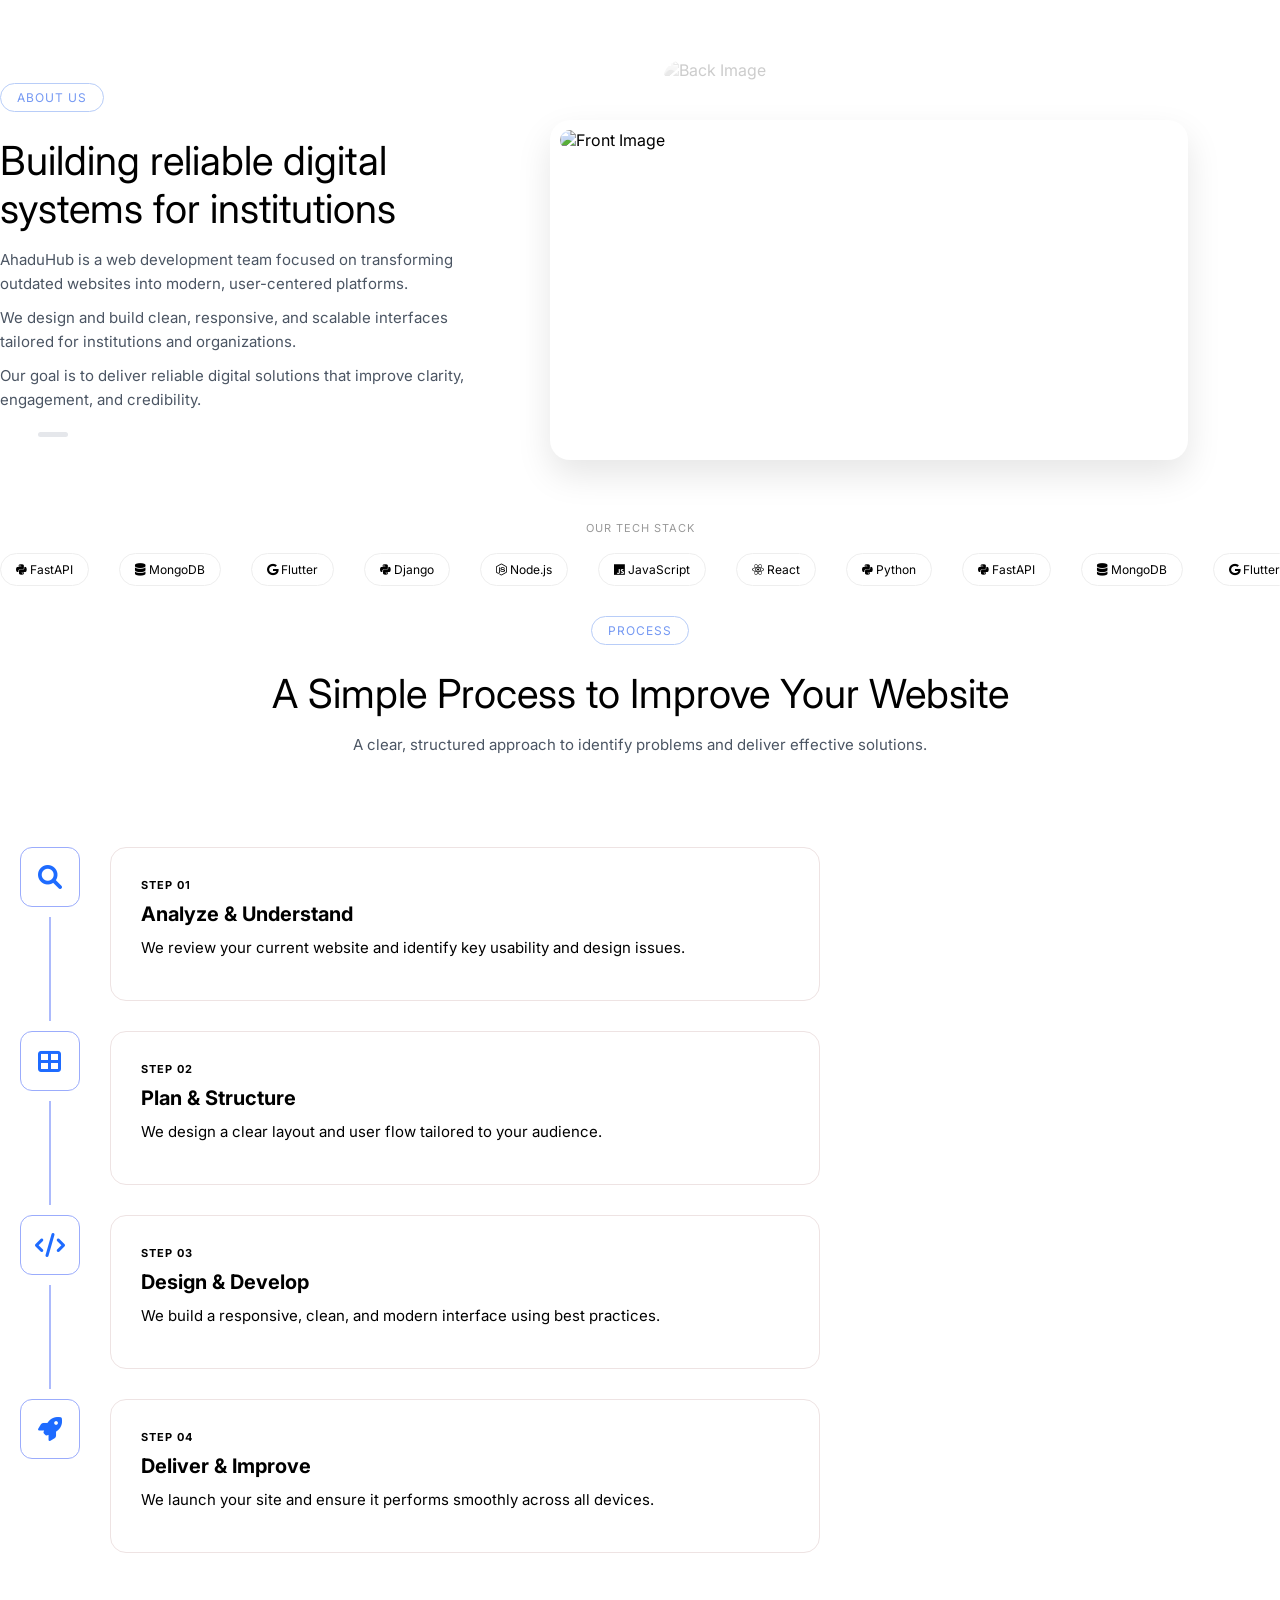
==== index.html @ acf6bc0e "Progresss on the about Co-authored-by: Copilot <copilot@github.com>" ====
<!DOCTYPE html>
<html lang="en">
<head>
    <meta charset="UTF-8">
    <meta name="viewport" content="width=device-width, initial-scale=1.0">
    <title>AhaduHub UI Recreation</title>
    <link rel="stylesheet" href="Ahadu.css">
    <link href="https://fonts.googleapis.com/css2?family=Inter:wght@300;400;600;700&display=swap" rel="stylesheet">
    <link rel="stylesheet" href="https://cdnjs.cloudflare.com/ajax/libs/font-awesome/6.0.0/css/all.min.css">
</head>
<body>

    <main class="container hero-section">
        <!-- Text Side -->
        <div class="hero-text">
            <div class="text-slider">
                <!-- Slide 1 -->
                <div class="text-item active">
                    <span class="tag">ABOUT US</span>
                    <h1>Building reliable digital systems for institutions</h1>
                    <p>AhaduHub is a web development team focused on transforming outdated websites into modern, user-centered platforms.</p>
                    <p>We design and build clean, responsive, and scalable interfaces tailored for institutions and organizations.</p>
                    <p>Our goal is to deliver reliable digital solutions that improve clarity, engagement, and credibility.</p>
                </div>
                <!-- Slide 2 -->
                <div class="text-item">
                    <span class="tag">OUR TEAM</span>
                    <h1>A growing team solving real-world problems</h1>
                    <p>We are a growing team of developers focused on real-world problem solving through modern technologies.</p>
                    <p>Our work is driven by continuous learning, collaboration, and hands-on development across both frontend and backend systems.</p>
                    <p>Our goal is to build not only strong products, but also a strong foundation for innovation.</p>
                </div>
            </div>

            <div class="indicators">
                <span class="dot active" onclick="jumpToSlide(0)"></span>
                <span class="dot" onclick="jumpToSlide(1)"></span>
            </div>
        </div>

        <!-- Image Side (THE STACK) -->
       <div class="hero-image-area">
    <!-- Slide 1 Group -->
    <div class="image-group active">
        <!-- The background card (Grayscale) -->
        <div class="card-back">
            <img src="https://images.unsplash.com/photo-1552664730-d307ca884978?q=80&w=1000" alt="Back Image">
        </div>
        <!-- The foreground card (Main Image) -->
        <div class="card-front">
            <img src="https://images.unsplash.com/photo-1522071820081-009f0129c71c?q=80&w=1000" alt="Front Image">
        </div>
    </div>

    <!-- Slide 2 Group -->
    <div class="image-group">
        <div class="card-back">
            <img src="https://images.unsplash.com/photo-1522071820081-009f0129c71c?q=80&w=1000" alt="Back Image">
        </div>
        <div class="card-front">
            <img src="https://images.unsplash.com/photo-1552664730-d307ca884978?q=80&w=1000" alt="Front Image">
        </div>
    </div>
</div>
    </main>

    <section class="tech-stack">
        <p class="section-label">OUR TECH STACK</p>
        <div class="marquee">
            <div class="marquee-content">
                <span class="tags"><i class="fab fa-python"></i> FastAPI</span>
                <span class="tags"><i class="fas fa-database" ></i> MongoDB</span>
                <span class="tags"><i class="fab fa-google" ></i> Flutter</span>
                <span class="tags"><i class="fab fa-python" ></i> Django</span>
                <span class="tags"><i class="fab fa-node-js" ></i> Node.js</span>
                <span class="tags"><i class="fab fa-js" ></i> JavaScript</span>
                <span class="tags"><i class="fab fa-react" ></i> React</span>
                <span class="tags"><i class="fab fa-python"></i> Python</span>
                <!-- Duplicate for seamless loop -->
                <span class="tags"><i class="fab fa-python" ></i> FastAPI</span>
                <span class="tags"><i class="fas fa-database"></i> MongoDB</span>
                <span class="tags"><i class="fab fa-google"></i> Flutter</span>
                <span class="tags"><i class="fab fa-python" ></i> Django</span>
                <span class="tags"><i class="fab fa-node-js"></i> Node.js</span>
                <span class="tags"><i class="fab fa-js" ></i> JavaScript</span>
                <span class="tags"><i class="fab fa-react"></i> React</span>
                <span class="tags"><i class="fab fa-python" ></i> Python</span>
            </div>
        </div>
    </section>
    <div class="text-item2 active">
                    <span class="tag2">PROCESS</span>
                    <h1>A Simple Process to Improve Your Website</h1>
                    <p>A clear, structured approach to identify problems and deliver effective solutions.</p>
              </div>
<section class="process-section">
    <div class="container">
        <!-- Header -->
        <!-- Timeline Content -->
        <div class="process-container">
            
            <!-- Step 01 -->
            <div class="process-step">
                <div class="icon-wrapper">
                    <div class="icon-box">
                        <i class="fas fa-search"></i>
                    </div>
                    <div class="line"></div>
                </div>
                <div class="process-card">
                    <span class="step-number">STEP 01</span>
                    <h3>Analyze & Understand</h3>
                    <p>We review your current website and identify key usability and design issues.</p>
                </div>
                
            </div>

            <!-- Step 02 -->
            <div class="process-step">
                <div class="icon-wrapper">
                    <div class="icon-box">
                        <i class="fas fa-th-large"></i>
                    </div>
                    <div class="line"></div>
                </div>
                <div class="process-card">
                    <span class="step-number">STEP 02</span>
                    <h3>Plan & Structure</h3>
                    <p>We design a clear layout and user flow tailored to your audience.</p>
                </div>
            </div>

            <!-- Step 03 -->
            <div class="process-step">
                <div class="icon-wrapper">
                    <div class="icon-box">
                        <i class="fas fa-code"></i>
                    </div>
                    <div class="line"></div>
                </div>
                <div class="process-card">
                    <span class="step-number">STEP 03</span>
                    <h3>Design & Develop</h3>
                    <p>We build a responsive, clean, and modern interface using best practices.</p>
                </div>
            </div>

            <!-- Step 04 -->
            <div class="process-step">
                <div class="icon-wrapper">
                    <div class="icon-box">
                        <i class="fas fa-rocket"></i>
                    </div>
                </div>
                <div class="process-card">
                    <span class="step-number">STEP 04</span>
                    <h3>Deliver & Improve</h3>
                    <p>We launch your site and ensure it performs smoothly across all devices.</p>
                </div>
            </div>

        </div>
    </div>
</section>
    <script src="Ahadu.js"></script>
</body>
</html>
---- Ahadu.css ----
:root {
  --brand-blue:     #1e6bff;
  --brand-blue-dk:  #0747d8; 
  --text-primary:   #111111;
  --text-secondary: #444444;
  --bg-white:       #ffffff;
  --shadow-float:   0 4px 32px rgba(0, 0, 0, 0.10), 0 1px 6px rgba(0, 0, 0, 0.06);
  --shadow-mobile:  0 8px 24px rgba(0, 0, 0, 0.08);
  --radius-pill:    50px;
  --radius-sm:      8px;
  --nav-height:     70px;
  --transition:     280ms ease-out;
  --font-sora:      "Sora", "Inter", sans-serif;
  --font-inter:     "Inter", sans-serif;
}


* { margin: 0; padding: 0; box-sizing: border-box; }
body { font-family: 'Inter', sans-serif; background: var(--bg); color: var(--text); height: 100vh; 
     /* Prevents scrolling */
    display: flex;
    flex-direction: column; }
.container { width: 1300px; height: 1000px; margin: 0 auto; padding: 0 20px; }

/* Navbar */
.navbar { padding: 40px 0; }
.nav-flex { display: flex; flex-direction: column; align-items: center; gap: 20px; }
.logo { font-size: 24px; color: var(--primary); }
.nav-links { display: flex; list-style: none; gap: 30px; }
.nav-links a { text-decoration: none; color: #6b7280; font-size: 14px; font-weight: 500; }
.nav-links a.active { color: var(--text); border-bottom: 2px solid var(--primary); }

/* Hero Layout */
.hero-section {
    flex-grow: 1;
    display: flex;
    align-items: center;
    justify-content: space-between;
    gap: 50px;
    padding: 60px 0;
}

/* Text Slider Styling */
.hero-text { flex: 1; max-width: 500px; z-index: 10; }
.text-slider { position: relative;}
.text-item {
    display: none;
    opacity: 0;
    transition: 0.5s ease;
}
.text-item.active { display: block; opacity: 1; }
.text-item2 {
    text-align: center;
}
.tag {
    display: inline-block;
    padding: 6px 16px;
    border: 1px solid #b8cdf8;
    color: #7599f3;
    border-radius: 50px; /* Pill shape */
    font-size: 12px;
    margin-bottom: 25px;
    letter-spacing: 1px;

}
.tag:active{
    color: #7799f0;
}
.tag::backdrop{
    color: #1f2937;
}
.tag:hover{
    cursor:pointer;
}
.tag2 {
    display: inline-block;
    padding: 6px 16px;
    border: 1px solid #b8cdf8;
    color: #7599f3;
    border-radius: 50px; /* Pill shape */
    font-size: 12px;
    margin-bottom: 25px;
    letter-spacing: 1px;
    text-align: center;
}
h1 { font-size: 40px; line-height: 1.2; margin-bottom: 15px; font-weight: 400; }
p { color: #4b5563; line-height: 1.6; margin-bottom: 10px; font-size: 15px; }

/* Indicators (Bars) */
.indicators { display: flex; gap: 8px; margin-top: 20px; }
.dot { width: 30px; height: 5px; background: #e5e7eb; border-radius: 10px; cursor: pointer; transition: 0.3s; }
.dot.active { background: var(--primary); }

/* --- Image Stack area --- */
.hero-image-area {
    flex: 1;
    position: relative;
    height: 400px;
    display: flex;
    justify-content: center;
    align-items: center;
}

.image-group { position: absolute; width: 100%; height: 100%; opacity: 0; display: none; }
.image-group.active { display: block; opacity: 1; }

.card-back {
    position: absolute; width: 85%; height: 85%; top: 0; right: 0;
    border-radius: 20px; overflow: hidden; filter: grayscale(100%) opacity(0.2);
}
.card-front {
    position: absolute; width: 85%; height: 85%; bottom: 0; left: 0;
    background: white; padding: 10px; border-radius: 20px;
    box-shadow: 0 15px 35px rgba(0,0,0,0.1);
}
.card-back img, .card-front img { width: 100%; height: 100%; object-fit: cover; border-radius: 15px;}

/* --- Tech Stack (Fixed at Bottom) --- */
.tech-stack { padding-bottom: 30px; flex-shrink: 0; text-align: center; }
.section-label { font-size: 11px; color: #999; letter-spacing: 1px; margin-bottom: 15px;  text-align: center; }
.marquee { overflow: hidden; white-space: nowrap; }
.marquee-content { display: inline-flex; gap: 30px; animation: scroll 20s linear infinite; }
.tags { padding: 8px 15px; border: 1px solid #eee; border-radius: 50px; font-size: 12px; }

.tech-item {
    display: flex;
    align-items: center;
    gap: 10px;
    font-size: 15px;
    font-weight: 600;
    color: #555;
    background: white;
    padding: 10px 20px;
    border-radius: 8px;
    box-shadow: 0 4px 10px rgba(0,0,0,0.03);
}

.tech-item i {
    color: var(--primary-blue);
}
.bigPro{
    flex: 1; max-width: 500px; z-index: 10; 
    text-align: center;

}

.step1{
    border: 1px solid #eee;
    
    
}
@keyframes scroll { from { transform: translateX(0); } to { transform: translateX(-50%); } }


@media (max-width: 768px) {
    body { 
        overflow-y: auto; 
        height: auto; 
    } 
    
    .hero-section {
        flex-direction: column;
        align-items: flex-start; 
        padding: 20px;
        gap: 0; /* Reduced gap to bring image closer to text */
    }

    /* Fix: Remove the 30px height so text isn't cut off */
    .text-slider {
        width: 100%;
        padding: 40px 20px; /* Add space around the text */
        text-align: left;/*Increased height to accommodate stacked text */
    }
    /* Ensure the container is tall enough for the stack */
    .hero-image-area { 
        width: 40%;
        padding: 20px 20px; /* Add space around the text */
        text-align: center;/*Increased height to accommodate stacked text */
    }
    
    .indicators { 
        justify-content: flex-start; 
        margin-bottom: 20px; 
    }
    
    /* FIX: Increase size to 85% so they fill the screen and overlap correctly */
    .card-back, .card-front { 
       width: 88% !important; /* Take up most of the phone width */
        height: 85% !important; 
        border-radius: 20px; 
    }

    /* Ensure images fill their cards */
    .card-back img, .card-front img {
        width: 100%;
        height: 100%;
        object-fit: cover;
    }
}

.process-section {
    padding: 80px 0;
    background-color: #ffffff;
    font-family: 'Inter', sans-serif;
}

.process-header {
    text-align: center;
    max-width: 600px;
    margin: 0 auto 60px;
    color: var(--text-light);
    font-size: 16px;
}

.process-container {
    max-width: 800px;
    margin: left;

}

.process-step {
    display: flex;
    gap: 30px;
    margin-bottom: 0;
     /* Managed by line height */
}

/* --- Left Side Icons & Line --- */
.icon-wrapper {
    display: flex;
    flex-direction: column;
    align-items: center;
    
}


.icon-box {
    width: 60px;
    height: 60px;
    border: 1px solid rgb(155, 172, 252);
    border-radius: 12px;
    display: flex;
    align-items: center;
    justify-content: center;
    color: var(--primary-blue);
    font-size: 20px;
    transition: all 0.3s ease;
    background: white;
    z-index: 2;
}

.icon-box i {
    color: var(  --brand-blue);
    font-size: 24px;
}

.line {
    width: 2px;
    flex-grow: 1;
    background-color: var(--border-color);
    margin: 10px 0;
    background-color: rgb(172, 186, 252);
}

/* --- Right Side Cards --- */
.process-card {
    flex: 1;
    padding: 30px;
    border: 1px solid rgb(238, 227, 227);
    border-radius: 16px;
    margin-bottom: 30px;
    transition: all 0.3s ease;
    background: white;
}

.step-number {
    display: block;
    font-size: 11px;
    font-weight: 700;
    color: var(--primary-blue);
    text-transform: uppercase;
    letter-spacing: 1px;
    margin-bottom: 10px;
}

.process-card h3 {
    font-size: 20px;
    color: var(--text-dark);
    margin-bottom: 10px;
}

.process-card p {
    font-size: 15px;
    color: var(--text-light);
    line-height: 1.6;
}

/* --- Hover Effects --- */
.process-step:hover .icon-box {
    border-color: var(  --brand-blue);
    box-shadow: 0 10px 20px rgba(161, 187, 255, 0.1);
    transform: translateY(-2px);
}

.process-step:hover .process-card {
    border-color: var(  --brand-blue);
    box-shadow: 0 15px 30px rgba(0, 0, 0, 0.05);
    transform: translateX(5px);
}

/* Mobile Adjustments */
@media (max-width: 600px) {
    .process-step {
        gap: 15px;
    }
    .icon-box {
        width: 50px;
        height: 50px;
    }
    .process-card {
        padding: 20px;
    }
}
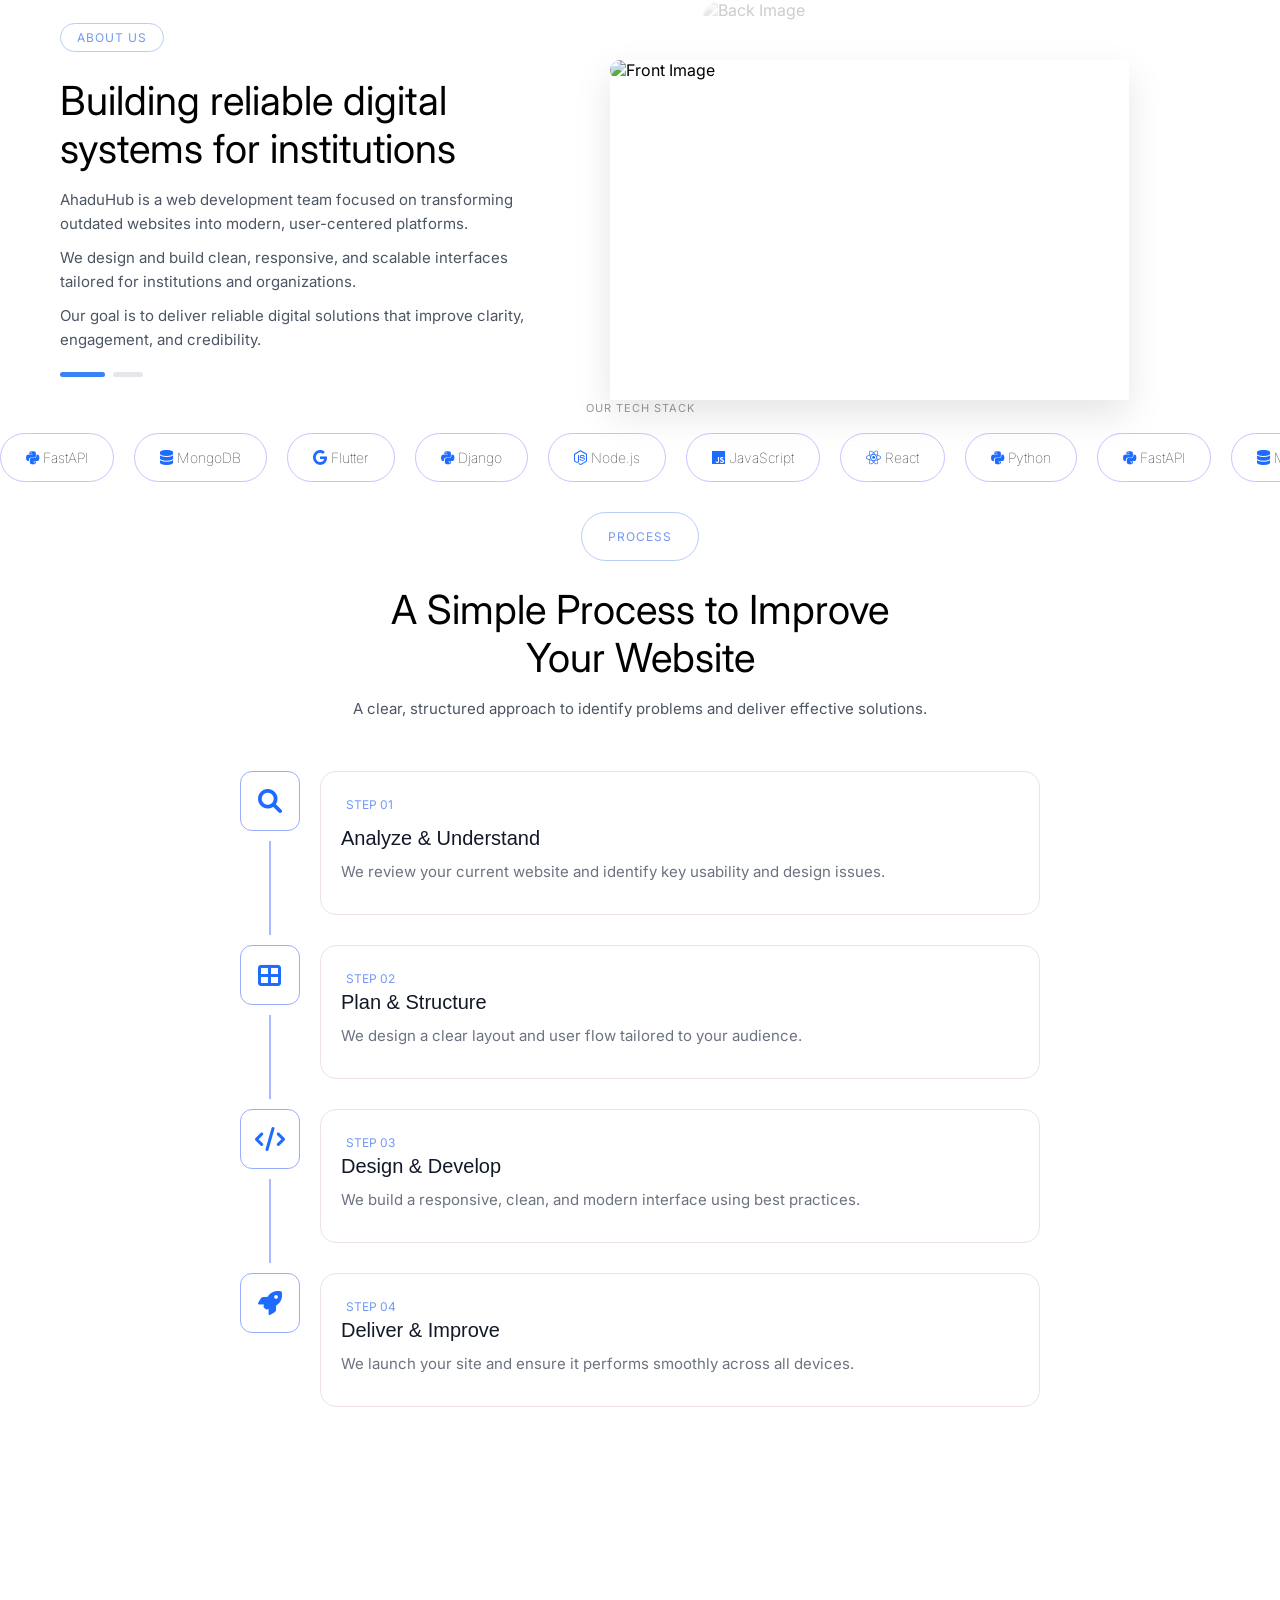
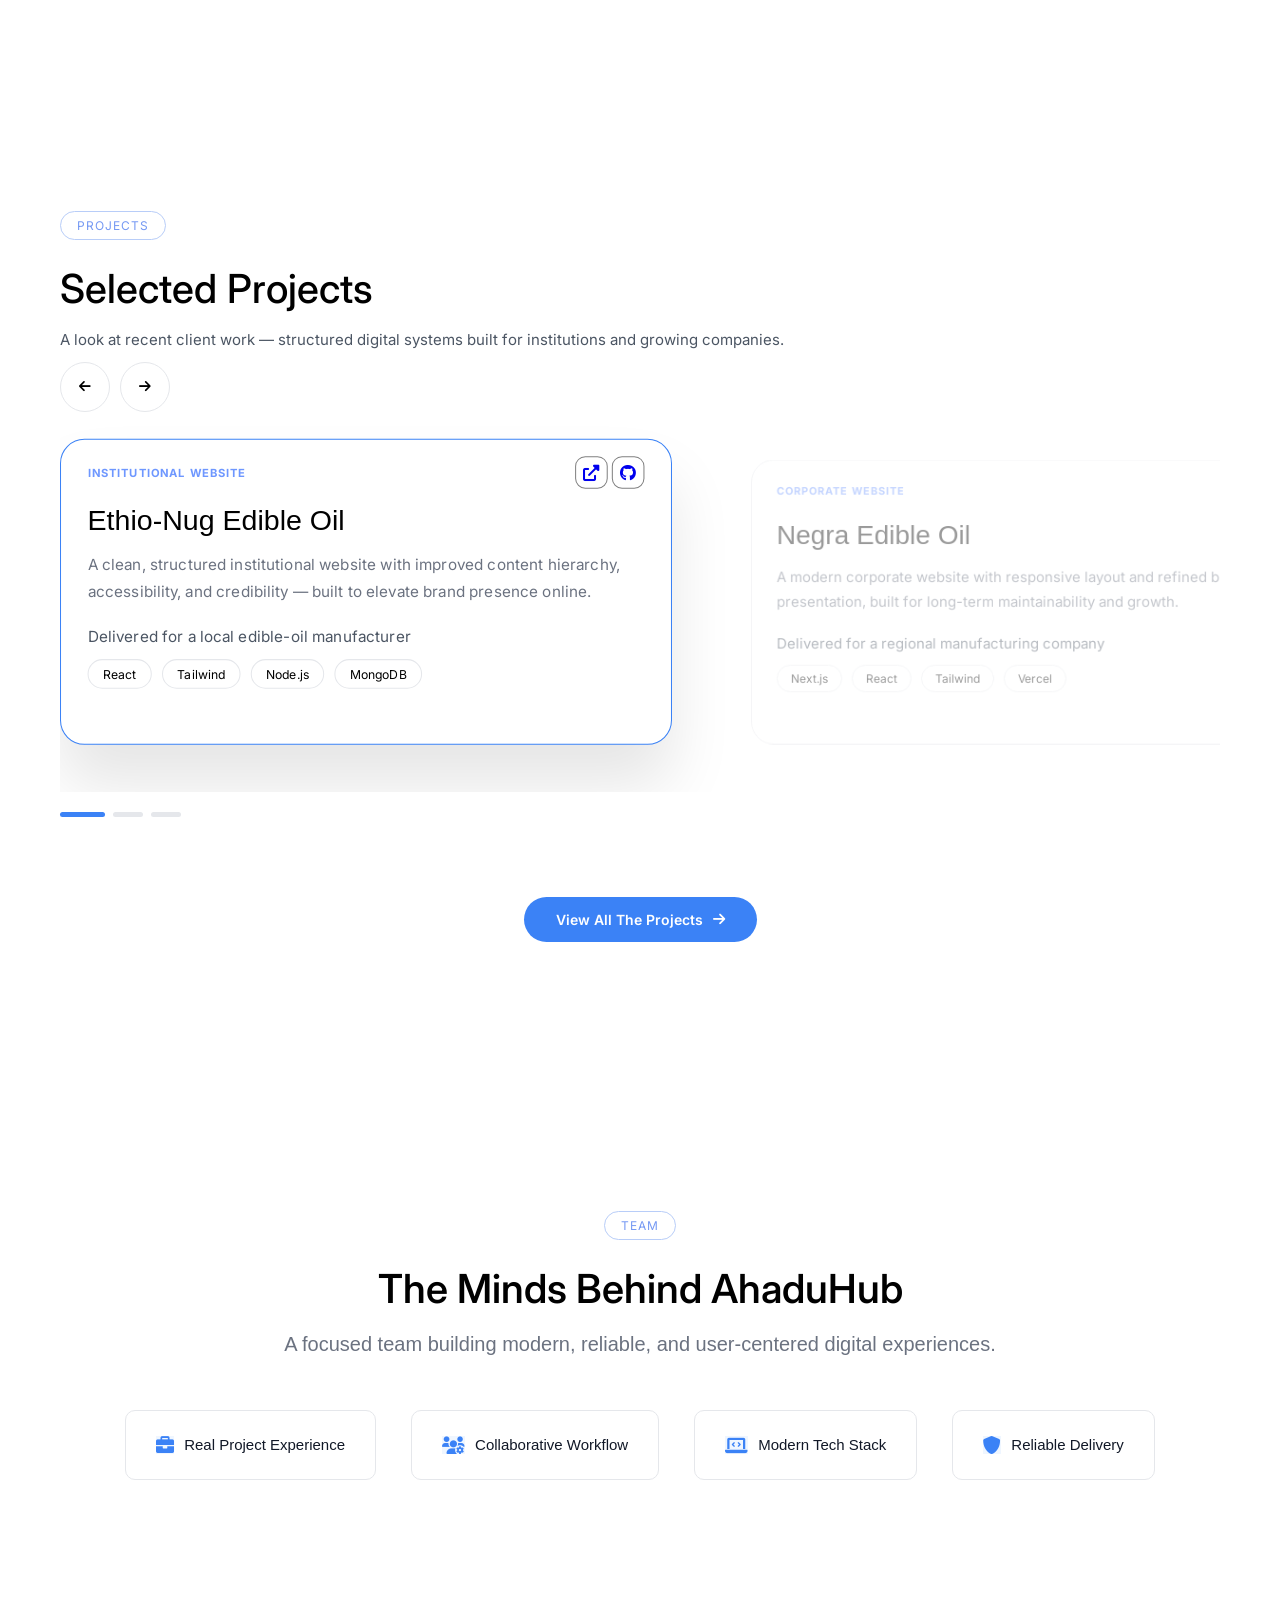
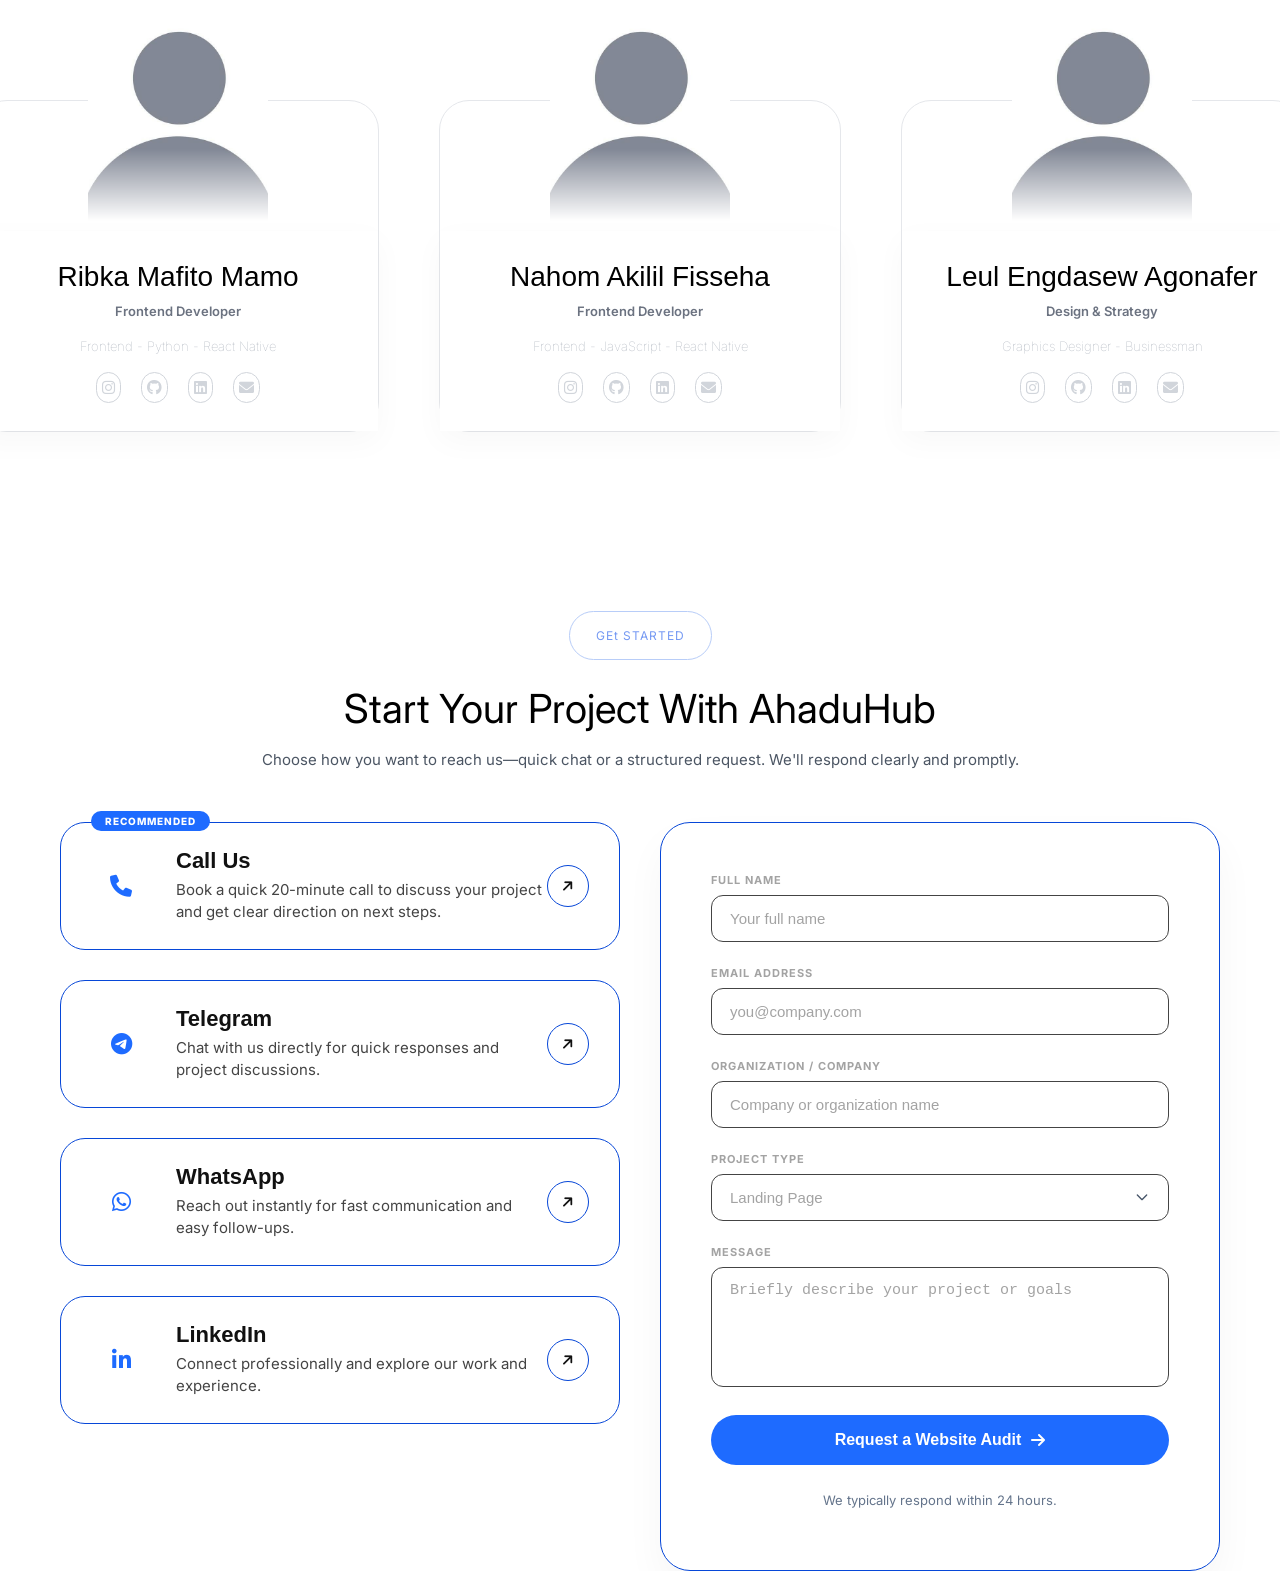
==== commit 920397ab: "a lot of things" ====
--- a/index.html
+++ b/index.html
@@ -1,167 +1,566 @@
-<!DOCTYPE html>
+<!doctype html>
 <html lang="en">
-<head>
-    <meta charset="UTF-8">
-    <meta name="viewport" content="width=device-width, initial-scale=1.0">
+  <head>
+    <meta charset="UTF-8" />
+    <meta name="viewport" content="width=device-width, initial-scale=1.0" />
     <title>AhaduHub UI Recreation</title>
-    <link rel="stylesheet" href="Ahadu.css">
-    <link href="https://fonts.googleapis.com/css2?family=Inter:wght@300;400;600;700&display=swap" rel="stylesheet">
-    <link rel="stylesheet" href="https://cdnjs.cloudflare.com/ajax/libs/font-awesome/6.0.0/css/all.min.css">
-</head>
-<body>
-
+    <link rel="stylesheet" href="Ahadu.css" />
+    <link rel="styleSheet" href="AhaduMem.css"/>
+    <link rel="stylesheet" href="AhaduContact.css"/>
+    <link
+      href="https://fonts.googleapis.com/css2?family=Inter:wght@300;400;600;700&display=swap"
+      rel="stylesheet"
+    />
+    <link
+      rel="stylesheet"
+      href="https://cdnjs.cloudflare.com/ajax/libs/font-awesome/6.0.0/css/all.min.css"
+    />
+    <link rel="stylesheet" href="AhaduPro.css" />
+  </head>
+  <body>
     <main class="container hero-section">
-        <!-- Text Side -->
-        <div class="hero-text">
-            <div class="text-slider">
-                <!-- Slide 1 -->
-                <div class="text-item active">
-                    <span class="tag">ABOUT US</span>
-                    <h1>Building reliable digital systems for institutions</h1>
-                    <p>AhaduHub is a web development team focused on transforming outdated websites into modern, user-centered platforms.</p>
-                    <p>We design and build clean, responsive, and scalable interfaces tailored for institutions and organizations.</p>
-                    <p>Our goal is to deliver reliable digital solutions that improve clarity, engagement, and credibility.</p>
-                </div>
-                <!-- Slide 2 -->
-                <div class="text-item">
-                    <span class="tag">OUR TEAM</span>
-                    <h1>A growing team solving real-world problems</h1>
-                    <p>We are a growing team of developers focused on real-world problem solving through modern technologies.</p>
-                    <p>Our work is driven by continuous learning, collaboration, and hands-on development across both frontend and backend systems.</p>
-                    <p>Our goal is to build not only strong products, but also a strong foundation for innovation.</p>
-                </div>
-            </div>
-
-            <div class="indicators">
-                <span class="dot active" onclick="jumpToSlide(0)"></span>
-                <span class="dot" onclick="jumpToSlide(1)"></span>
-            </div>
-        </div>
-
-        <!-- Image Side (THE STACK) -->
-       <div class="hero-image-area">
-    <!-- Slide 1 Group -->
-    <div class="image-group active">
-        <!-- The background card (Grayscale) -->
-        <div class="card-back">
-            <img src="https://images.unsplash.com/photo-1552664730-d307ca884978?q=80&w=1000" alt="Back Image">
-        </div>
-        <!-- The foreground card (Main Image) -->
-        <div class="card-front">
-            <img src="https://images.unsplash.com/photo-1522071820081-009f0129c71c?q=80&w=1000" alt="Front Image">
-        </div>
-    </div>
-
-    <!-- Slide 2 Group -->
-    <div class="image-group">
-        <div class="card-back">
-            <img src="https://images.unsplash.com/photo-1522071820081-009f0129c71c?q=80&w=1000" alt="Back Image">
-        </div>
-        <div class="card-front">
-            <img src="https://images.unsplash.com/photo-1552664730-d307ca884978?q=80&w=1000" alt="Front Image">
-        </div>
-    </div>
-</div>
+      <!-- Text Side -->
+      <div class="hero-text">
+        <div class="text-slider">
+          <!-- Slide 1 -->
+          <div class="text-item active">
+            <span class="tag">ABOUT US</span>
+            <h1>Building reliable digital systems for institutions</h1>
+            <p>
+              AhaduHub is a web development team focused on transforming
+              outdated websites into modern, user-centered platforms.
+            </p>
+            <p>
+              We design and build clean, responsive, and scalable interfaces
+              tailored for institutions and organizations.
+            </p>
+            <p>
+              Our goal is to deliver reliable digital solutions that improve
+              clarity, engagement, and credibility.
+            </p>
+          </div>
+          <!-- Slide 2 -->
+          <div class="text-item">
+            <span class="tag">OUR TEAM</span>
+            <h1>A growing team solving real-world problems</h1>
+            <p>
+              We are a growing team of developers focused on real-world problem
+              solving through modern technologies.
+            </p>
+            <p>
+              Our work is driven by continuous learning, collaboration, and
+              hands-on development across both frontend and backend systems.
+            </p>
+            <p>
+              Our goal is to build not only strong products, but also a strong
+              foundation for innovation.
+            </p>
+          </div>
+        </div>
+
+        <div class="indicators">
+          <span class="dot active" onclick="jumpToSlide(0)"></span>
+          <span class="dot" onclick="jumpToSlide(1)"></span>
+        </div>
+      </div>
+
+      <!-- Image Side (THE STACK) -->
+      <div class="hero-image-area">
+        <!-- Slide 1 Group -->
+        <div class="image-group active">
+          <!-- The background card (Grayscale) -->
+          <div class="card-back">
+            <img
+              src="https://images.unsplash.com/photo-1552664730-d307ca884978?q=80&w=1000"
+              alt="Back Image"
+            />
+          </div>
+          <!-- The foreground card (Main Image) -->
+          <div class="card-front">
+            <img
+              src="https://images.unsplash.com/photo-1522071820081-009f0129c71c?q=80&w=1000"
+              alt="Front Image"
+            />
+          </div>
+        </div>
+
+        <!-- Slide 2 Group -->
+        <div class="image-group">
+          <div class="card-back">
+            <img
+              src="https://images.unsplash.com/photo-1522071820081-009f0129c71c?q=80&w=1000"
+              alt="Back Image"
+            />
+          </div>
+          <div class="card-front">
+            <img
+              src="https://images.unsplash.com/photo-1552664730-d307ca884978?q=80&w=1000"
+              alt="Front Image"
+            />
+          </div>
+        </div>
+      </div>
     </main>
 
     <section class="tech-stack">
-        <p class="section-label">OUR TECH STACK</p>
-        <div class="marquee">
-            <div class="marquee-content">
-                <span class="tags"><i class="fab fa-python"></i> FastAPI</span>
-                <span class="tags"><i class="fas fa-database" ></i> MongoDB</span>
-                <span class="tags"><i class="fab fa-google" ></i> Flutter</span>
-                <span class="tags"><i class="fab fa-python" ></i> Django</span>
-                <span class="tags"><i class="fab fa-node-js" ></i> Node.js</span>
-                <span class="tags"><i class="fab fa-js" ></i> JavaScript</span>
-                <span class="tags"><i class="fab fa-react" ></i> React</span>
-                <span class="tags"><i class="fab fa-python"></i> Python</span>
-                <!-- Duplicate for seamless loop -->
-                <span class="tags"><i class="fab fa-python" ></i> FastAPI</span>
-                <span class="tags"><i class="fas fa-database"></i> MongoDB</span>
-                <span class="tags"><i class="fab fa-google"></i> Flutter</span>
-                <span class="tags"><i class="fab fa-python" ></i> Django</span>
-                <span class="tags"><i class="fab fa-node-js"></i> Node.js</span>
-                <span class="tags"><i class="fab fa-js" ></i> JavaScript</span>
-                <span class="tags"><i class="fab fa-react"></i> React</span>
-                <span class="tags"><i class="fab fa-python" ></i> Python</span>
-            </div>
-        </div>
+      <p class="section-label">OUR TECH STACK</p>
+      <div class="marquee">
+        <div class="marquee-content">
+          <span class="tags"><i class="fab fa-python"></i> FastAPI</span>
+          <span class="tags"><i class="fas fa-database"></i> MongoDB</span>
+          <span class="tags"><i class="fab fa-google"></i> Flutter</span>
+          <span class="tags"><i class="fab fa-python"></i> Django</span>
+          <span class="tags"><i class="fab fa-node-js"></i> Node.js</span>
+          <span class="tags"><i class="fab fa-js"></i> JavaScript</span>
+          <span class="tags"><i class="fab fa-react"></i> React</span>
+          <span class="tags"><i class="fab fa-python"></i> Python</span>
+          <!-- Duplicate for seamless loop -->
+          <span class="tags"><i class="fab fa-python"></i> FastAPI</span>
+          <span class="tags"><i class="fas fa-database"></i> MongoDB</span>
+          <span class="tags"><i class="fab fa-google"></i> Flutter</span>
+          <span class="tags"><i class="fab fa-python"></i> Django</span>
+          <span class="tags"><i class="fab fa-node-js"></i> Node.js</span>
+          <span class="tags"><i class="fab fa-js"></i> JavaScript</span>
+          <span class="tags"><i class="fab fa-react"></i> React</span>
+          <span class="tags"><i class="fab fa-python"></i> Python</span>
+          <span class="tags"><i class="fab fa-python"></i> FastAPI</span>
+          <span class="tags"><i class="fas fa-database"></i> MongoDB</span>
+          <span class="tags"><i class="fab fa-google"></i> Flutter</span>
+          <span class="tags"><i class="fab fa-python"></i> Django</span>
+          <span class="tags"><i class="fab fa-node-js"></i> Node.js</span>
+          <span class="tags"><i class="fab fa-js"></i> JavaScript</span>
+          <span class="tags"><i class="fab fa-react"></i> React</span>
+          <span class="tags"><i class="fab fa-python"></i> Python</span>
+          <span class="tags"><i class="fas fa-database"></i> MongoDB</span>
+          <span class="tags"><i class="fab fa-google"></i> Flutter</span>
+        </div>
+      </div>
     </section>
     <div class="text-item2 active">
-                    <span class="tag2">PROCESS</span>
-                    <h1>A Simple Process to Improve Your Website</h1>
-                    <p>A clear, structured approach to identify problems and deliver effective solutions.</p>
-              </div>
-<section class="process-section">
-    <div class="container">
+      <span class="tag2">PROCESS</span>
+      <h1>A Simple Process to Improve <br />Your Website</h1>
+      <p>
+        A clear, structured approach to identify problems and deliver effective
+        solutions.
+      </p>
+    </div>
+    <section class="process-section">
+      <div class="container">
         <!-- Header -->
         <!-- Timeline Content -->
         <div class="process-container">
-            
-            <!-- Step 01 -->
-            <div class="process-step">
-                <div class="icon-wrapper">
-                    <div class="icon-box">
-                        <i class="fas fa-search"></i>
-                    </div>
-                    <div class="line"></div>
-                </div>
-                <div class="process-card">
-                    <span class="step-number">STEP 01</span>
-                    <h3>Analyze & Understand</h3>
-                    <p>We review your current website and identify key usability and design issues.</p>
-                </div>
-                
-            </div>
-
-            <!-- Step 02 -->
-            <div class="process-step">
-                <div class="icon-wrapper">
-                    <div class="icon-box">
-                        <i class="fas fa-th-large"></i>
-                    </div>
-                    <div class="line"></div>
-                </div>
-                <div class="process-card">
-                    <span class="step-number">STEP 02</span>
-                    <h3>Plan & Structure</h3>
-                    <p>We design a clear layout and user flow tailored to your audience.</p>
-                </div>
-            </div>
-
-            <!-- Step 03 -->
-            <div class="process-step">
-                <div class="icon-wrapper">
-                    <div class="icon-box">
-                        <i class="fas fa-code"></i>
-                    </div>
-                    <div class="line"></div>
-                </div>
-                <div class="process-card">
-                    <span class="step-number">STEP 03</span>
-                    <h3>Design & Develop</h3>
-                    <p>We build a responsive, clean, and modern interface using best practices.</p>
-                </div>
-            </div>
-
-            <!-- Step 04 -->
-            <div class="process-step">
-                <div class="icon-wrapper">
-                    <div class="icon-box">
-                        <i class="fas fa-rocket"></i>
-                    </div>
-                </div>
-                <div class="process-card">
-                    <span class="step-number">STEP 04</span>
-                    <h3>Deliver & Improve</h3>
-                    <p>We launch your site and ensure it performs smoothly across all devices.</p>
-                </div>
-            </div>
-
+          <!-- Step 01 -->
+          <div class="process-step">
+            <div class="icon-wrapper">
+              <div class="icon-box">
+                <i class="fas fa-search"></i>
+              </div>
+              <div class="line"></div>
+            </div>
+            <div class="process-card">
+              <span class="step-number">STEP 01</span>
+              <div class="line2"></div>
+              <h3>Analyze & Understand</h3>
+              <p>
+                We review your current website and identify key usability and
+                design issues.
+              </p>
+            </div>
+          </div>
+
+          <!-- Step 02 -->
+          <div class="process-step">
+            <div class="icon-wrapper">
+              <div class="icon-box">
+                <i class="fas fa-th-large"></i>
+              </div>
+              <div class="line"></div>
+            </div>
+            <div class="process-card">
+              <span class="step-number">STEP 02</span>
+              <h3>Plan & Structure</h3>
+              <p>
+                We design a clear layout and user flow tailored to your
+                audience.
+              </p>
+            </div>
+          </div>
+
+          <!-- Step 03 -->
+          <div class="process-step">
+            <div class="icon-wrapper">
+              <div class="icon-box">
+                <i class="fas fa-code"></i>
+              </div>
+              <div class="line"></div>
+            </div>
+            <div class="process-card">
+              <span class="step-number">STEP 03</span>
+              <h3>Design & Develop</h3>
+              <p>
+                We build a responsive, clean, and modern interface using best
+                practices.
+              </p>
+            </div>
+          </div>
+
+          <!-- Step 04 -->
+          <div class="process-step">
+            <div class="icon-wrapper">
+              <div class="icon-box">
+                <i class="fas fa-rocket"></i>
+              </div>
+            </div>
+            <div class="process-card">
+              <span class="step-number">STEP 04</span>
+              <h3>Deliver & Improve</h3>
+              <p>
+                We launch your site and ensure it performs smoothly across all
+                devices.
+              </p>
+            </div>
+          </div>
+        </div>
+      </div>
+    </section>
+
+    <section class="projects-section">
+      <div class="container">
+        <!-- Header -->
+        <div class="projects-header">
+          <div class="header-text">
+            <span class="section-tag">PROJECTS</span>
+            <h2>Selected Projects</h2>
+            <p>
+              A look at recent client work — structured digital systems built
+              for institutions and growing companies.
+            </p>
+          </div>
+          <div class="nav-arrows">
+            <button class="swiper-button-prev custom-nav" onclick="preProject()">
+              <i class="fas fa-arrow-left"></i>
+            </button>
+            <button class="swiper-button-next custom-nav" onclick="nextProject()">
+              <i class="fas fa-arrow-right"></i>
+            </button>
+          </div>
+        </div>
+
+        <!-- Slider Window -->
+        <div class="projects-swiper" id="swiper">
+          <!-- The moving belt -->
+          <div class="swiper-wrapper" id="cardWrapper">
+            <!-- Project Card 1 -->
+             <div class="cards" >
+            <div class="swiper-slide project-card"  >
+              <div class="card-top">
+                <span class="project-type">INSTITUTIONAL WEBSITE</span><br />
+                <div class="card-icons">
+                  <a href="#"><i class="fas fa-external-link-alt"></i></a>
+                  <a href="#"><i class="fab fa-github"></i></a>
+                </div>
+              </div>
+              <h3>Ethio-Nug Edible Oil</h3>
+              <p class="project-desc">
+                A clean, structured institutional website with improved content
+                hierarchy, accessibility, and credibility — built to elevate
+                brand presence online.
+              </p>
+              <p class="client-info">
+                Delivered for a local edible-oil manufacturer
+              </p>
+              <div class="tech-tags">
+                <span class="TT">React</span>
+                <span class="TT">Tailwind</span>
+                <span class="TT">Node.js</span>
+                <span class="TT">MongoDB</span>
+              </div>
+            </div>
+</div>
+<div class="cards" >
+            <!-- Project Card 2 -->
+            <div class="swiper-slide project-card">
+              <div class="card-top">
+                <span class="project-type">CORPORATE WEBSITE</span>
+                <div class="card-icons">
+                  <a href="#"><i class="fas fa-external-link-alt"></i></a>
+                  <a href="#"><i class="fab fa-github"></i></a>
+                </div>
+              </div>
+              <h3>Negra Edible Oil</h3>
+              <p class="project-desc">
+                A modern corporate website with responsive layout and refined
+                brand presentation, built for long-term maintainability and
+                growth.
+              </p>
+              <p class="client-info">
+                Delivered for a regional manufacturing company
+              </p>
+              <div class="tech-tags">
+                <span class="TT">Next.js</span>
+                <span class="TT">React</span>
+                <span class="TT">Tailwind</span>
+                <span class="TT">Vercel</span>
+              </div>
+            </div>
+</div>
+            <!-- Project Card 3 -->
+             <div class="cards" >
+            <div class="swiper-slide project-card" >
+              <div class="card-top">
+                <span class="project-type">LEARNING PLATFORM</span>
+                <div class="card-icons">
+                  <a href="#"><i class="fas fa-external-link-alt"></i></a>
+                  <a href="#"><i class="fab fa-github"></i></a>
+                </div>
+              </div>
+              <h3>LearnHub Academy</h3>
+              <p class="project-desc">
+                A full-stack learning platform supporting course management,
+                progress tracking, and structured content delivery for online
+                students.
+              </p>
+              <p class="client-info">
+                Delivered for a private training organization
+              </p>
+              <div class="tech-tags">
+                <span class="TT">React</span>
+                <span class="TT">FastAPI</span>
+                <span class="TT">PostgreSQL</span>
+                <span class="TT">Tailwind</span>
+              </div>
+            </div>
+            </div>
+          </div>
+        </div>
+
+        <!-- Indicators -->
+        <div class="indicators">
+          <span class="dot" onclick="showProjectSlide(0)"></span>
+          <span class="dot" onclick="showProjectSlide(1)"></span>
+          <span class="dot" onclick="showProjectSlide(2)"></span>
+        </div>
+
+        <!-- Footer -->
+        <div class="projects-footer">
+          <a href="#" class="view-projects-btn">
+            View All The Projects <i class="fas fa-arrow-right"></i>
+          </a>
+        </div>
+      </div>
+    </section>
+    <section class="team-section">
+    <div class="container">
+        <!-- Section Header -->
+        <div class="team-header">
+            <span class="tag">TEAM</span>
+            <h2>The Minds Behind AhaduHub</h2>
+            <p>A focused team building modern, reliable, and user-centered digital experiences.</p>
+        </div>
+
+        <!-- Value Badges -->
+        <div class="value-badges">
+            <div class="value-item">
+                <i class="fas fa-briefcase"></i>
+                <span>Real Project Experience</span>
+            </div>
+            <div class="value-item">
+                <i class="fas fa-users-cog"></i>
+                <span>Collaborative Workflow</span>
+            </div>
+            <div class="value-item">
+                <i class="fas fa-laptop-code"></i>
+                <span>Modern Tech Stack</span>
+            </div>
+            <div class="value-item">
+                <i class="fas fa-shield-alt"></i>
+                <span>Reliable Delivery</span>
+            </div>
+        </div>
+
+        <!-- Team Grid -->
+        <div class="team-grid">
+            <!-- Member 1 -->
+            <div class="team-card">
+                <div class="image-wrapper">
+                    <img src="image.png" alt="Ribka Mafito Mamo">
+                </div>
+                <div class="team-info">
+                    <h3>Ribka Mafito Mamo</h3>
+                    <p class="role">Frontend Developer</p>
+                    <p class="skills">Frontend - Python - React Native</p>
+
+                <div class="socials">
+                    <a href="#"><i class="fab fa-instagram"></i></a>
+                    <a href="#"><i class="fab fa-github"></i></a>
+                    <a href="#"><i class="fab fa-linkedin"></i></a>
+                    <a href="#"><i class="fas fa-envelope"></i></a>
+                </div>
+            </div>
+</div>
+            <!-- Member 2 -->
+                      <div class="team-card">
+                <div class="image-wrapper">
+                    <img src="image.png" alt="Nahom Akilil Fisseha">
+                </div>
+                <div class="team-info">
+                    <h3>Nahom Akilil Fisseha</h3>
+                    <p class="role">Frontend Developer</p>
+                    <p class="skills">Frontend - JavaScript - React Native</p>
+
+                <div class="socials">
+                    <a href="#"><i class="fab fa-instagram"></i></a>
+                    <a href="#"><i class="fab fa-github"></i></a>
+                    <a href="#"><i class="fab fa-linkedin"></i></a>
+                    <a href="#"><i class="fas fa-envelope"></i></a>
+                </div>
+            </div>
+</div>
+            <!-- Member 3 -->
+            <div class="team-card">
+                <div class="image-wrapper">
+                    <img src="image.png" alt="Leul Engdasew Agonafer">
+                </div>
+                <div class="team-info">
+                    <h3>Leul Engdasew Agonafer</h3>
+                    <p class="role">Design & Strategy</p>
+                    <p class="skills">Graphics Designer - Businessman</p>
+
+                <div class="socials">
+                    <a href="#"><i class="fab fa-instagram"></i></a>
+                    <a href="#"><i class="fab fa-github"></i></a>
+                    <a href="#"><i class="fab fa-linkedin"></i></a>
+                    <a href="#"><i class="fas fa-envelope"></i></a>
+                </div>
+            </div>
+</div>
         </div>
     </div>
 </section>
+    <div class="text-item2 active">
+      <span class="tag2">GEt STARTED</span>
+      <h1>Start Your Project With AhaduHub</h1>
+      <p>
+        Choose how you want to reach us—quick chat or a structured request. We'll respond clearly and promptly.
+      </p>
+    </div>
+    <div class="container contact-layout">
+<div class="contact-list">
+    
+    <!-- Card 1: Call Us (Recommended) -->
+    <a href="tel:+123456789" class="contact-card">
+        <span class="badge">RECOMMENDED</span>
+        <div class="card-left">
+            <div class="icon-circle main-icon">
+                <i class="fa-solid fa-phone"></i>
+            </div>
+            <div class="card-text">
+                <h3>Call Us</h3>
+                <p>Book a quick 20-minute call to discuss your project and get clear direction on next steps.</p>
+            </div>
+        </div>
+        <div class="icon-circle arrow-icon">
+            <i class="fa-solid fa-arrow-right"></i>
+        </div>
+    </a>
+
+    <!-- Card 2: Telegram -->
+    <a href="#" class="contact-card">
+        <div class="card-left">
+            <div class="icon-circle main-icon">
+                <i class="fa-brands fa-telegram"></i>
+            </div>
+            <div class="card-text">
+                <h3>Telegram</h3>
+                <p>Chat with us directly for quick responses and project discussions.</p>
+            </div>
+        </div>
+        <div class="icon-circle arrow-icon">
+            <i class="fa-solid fa-arrow-right"></i>
+        </div>
+    </a>
+
+    <!-- Card 3: WhatsApp -->
+    <a href="#" class="contact-card">
+        <div class="card-left">
+            <div class="icon-circle main-icon">
+                <i class="fa-brands fa-whatsapp"></i>
+            </div>
+            <div class="card-text">
+                <h3>WhatsApp</h3>
+                <p>Reach out instantly for fast communication and easy follow-ups.</p>
+            </div>
+        </div>
+        <div class="icon-circle arrow-icon">
+            <i class="fa-solid fa-arrow-right"></i>
+        </div>
+    </a>
+
+    <!-- Card 4: LinkedIn -->
+    <a href="#" class="contact-card">
+        <div class="card-left">
+            <div class="icon-circle main-icon">
+                <i class="fa-brands fa-linkedin-in"></i>
+            </div>
+            <div class="card-text">
+                <h3>LinkedIn</h3>
+                <p>Connect professionally and explore our work and experience.</p>
+            </div>
+        </div>
+        <div class="icon-circle arrow-icon">
+            <i class="fa-solid fa-arrow-right"></i>
+        </div>
+    </a>
+
+</div>
+<div class="contact-form-container">
+<div class="form-card">
+    <form>
+        <!-- Full Name -->
+        <div class="form-group">
+            <label for="name">Full Name</label>
+            <input type="text" id="name" placeholder="Your full name">
+        </div>
+
+        <!-- Email Address -->
+        <div class="form-group">
+            <label for="email">Email Address</label>
+            <input type="email" id="email" placeholder="you@company.com">
+        </div>
+
+        <!-- Organization -->
+        <div class="form-group">
+            <label for="org">Organization / Company</label>
+            <input type="text" id="org" placeholder="Company or organization name">
+        </div>
+
+        <!-- Project Type -->
+        <div class="form-group">
+            <label for="project">Project Type</label>
+            <select id="project">
+                <option value="landing">Landing Page</option>
+                <option value="corporate">Corporate Website</option>
+                <option value="saas">SaaS Platform</option>
+            </select>
+        </div>
+
+        <!-- Message -->
+        <div class="form-group">
+            <label for="message">Message</label>
+            <textarea id="message" placeholder="Briefly describe your project or goals"></textarea>
+        </div>
+
+        <!-- Submit Button -->
+        <button type="submit" class="submit-btn">
+            Request a Website Audit <i class="fas fa-arrow-right"></i>
+        </button>
+
+        <p class="footer-note">We typically respond within 24 hours.</p>
+    </form>
+</div>
+</div>
+</div>
+    <script src="AhaduPro.js"></script>
     <script src="Ahadu.js"></script>
-</body>
-</html>+  </body>
+</html>
--- a/Ahadu.css
+++ b/Ahadu.css
@@ -1,6 +1,6 @@
 
 :root {
-  --brand-blue:     #1e6bff;
+  --brand-blue:     #3d6de7be;
   --brand-blue-dk:  #0747d8; 
   --text-primary:   #111111;
   --text-secondary: #444444;
@@ -45,11 +45,21 @@
 .hero-text { flex: 1; max-width: 500px; z-index: 10; }
 .text-slider { position: relative;}
 .text-item {
-    display: none;
+    position: absolute; /* Stack items on top of each other */
+    top: 0;
+    left: 0;
     opacity: 0;
-    transition: 0.5s ease;
-}
-.text-item.active { display: block; opacity: 1; }
+    visibility: hidden;
+    transform: translateY(20px);
+    transition: opacity 0.8s ease, transform 0.8s ease, visibility 0.8s;
+}
+
+.text-item.active {
+    position: relative; /* Only the active one takes up space */
+    opacity: 1;
+    visibility: visible;
+    transform: translateY(0);
+}
 .text-item2 {
     text-align: center;
 }
@@ -64,6 +74,13 @@
     letter-spacing: 1px;
 
 }
+.step-number{
+    display: inline-block;
+    color: #7599f3;
+    border-radius: 50px; /* Pill shape */
+    font-size: 12px;
+    padding: 5px;
+}
 .tag:active{
     color: #7799f0;
 }
@@ -75,7 +92,7 @@
 }
 .tag2 {
     display: inline-block;
-    padding: 6px 16px;
+    padding: 16px 26px;
     border: 1px solid #b8cdf8;
     color: #7599f3;
     border-radius: 50px; /* Pill shape */
@@ -88,8 +105,8 @@
 p { color: #4b5563; line-height: 1.6; margin-bottom: 10px; font-size: 15px; }
 
 /* Indicators (Bars) */
-.indicators { display: flex; gap: 8px; margin-top: 20px; }
-.dot { width: 30px; height: 5px; background: #e5e7eb; border-radius: 10px; cursor: pointer; transition: 0.3s; }
+.indicators { display: flex; gap: 8px; margin-top: 20px; color: red;}
+.dot { width: 30px; height: 5px; background: rgb(32, 100, 235); border-radius: 10px; cursor: pointer; transition: 0.3s; }
 .dot.active { background: var(--primary); }
 
 /* --- Image Stack area --- */
@@ -102,16 +119,27 @@
     align-items: center;
 }
 
-.image-group { position: absolute; width: 100%; height: 100%; opacity: 0; display: none; }
-.image-group.active { display: block; opacity: 1; }
-
+.image-group {
+    position: absolute;
+    width: 100%;
+    height: 100%;
+    opacity: 0;
+    visibility: hidden;
+    transform: scale(0.9);
+    transition: opacity 1s ease, transform 1s ease, visibility 1s;
+}
+
+.image-group.active {
+    opacity: 1;
+    visibility: visible;
+    transform: scale(1);
+}
 .card-back {
     position: absolute; width: 85%; height: 85%; top: 0; right: 0;
     border-radius: 20px; overflow: hidden; filter: grayscale(100%) opacity(0.2);
 }
 .card-front {
     position: absolute; width: 85%; height: 85%; bottom: 0; left: 0;
-    background: white; padding: 10px; border-radius: 20px;
     box-shadow: 0 15px 35px rgba(0,0,0,0.1);
 }
 .card-back img, .card-front img { width: 100%; height: 100%; object-fit: cover; border-radius: 15px;}
@@ -120,8 +148,8 @@
 .tech-stack { padding-bottom: 30px; flex-shrink: 0; text-align: center; }
 .section-label { font-size: 11px; color: #999; letter-spacing: 1px; margin-bottom: 15px;  text-align: center; }
 .marquee { overflow: hidden; white-space: nowrap; }
-.marquee-content { display: inline-flex; gap: 30px; animation: scroll 20s linear infinite; }
-.tags { padding: 8px 15px; border: 1px solid #eee; border-radius: 50px; font-size: 12px; }
+.marquee-content { display: inline-flex; gap: 20px; animation: scroll 70s linear infinite; }
+.tags,.arrow { display: inline-block; padding: 15px 25px; border: 1px solid #c6c4ff; border-radius: 50px; font-size: 14px; font-weight: 100;}
 
 .tech-item {
     display: flex;
@@ -153,56 +181,11 @@
 @keyframes scroll { from { transform: translateX(0); } to { transform: translateX(-50%); } }
 
 
-@media (max-width: 768px) {
-    body { 
-        overflow-y: auto; 
-        height: auto; 
-    } 
-    
-    .hero-section {
-        flex-direction: column;
-        align-items: flex-start; 
-        padding: 20px;
-        gap: 0; /* Reduced gap to bring image closer to text */
-    }
-
-    /* Fix: Remove the 30px height so text isn't cut off */
-    .text-slider {
-        width: 100%;
-        padding: 40px 20px; /* Add space around the text */
-        text-align: left;/*Increased height to accommodate stacked text */
-    }
-    /* Ensure the container is tall enough for the stack */
-    .hero-image-area { 
-        width: 40%;
-        padding: 20px 20px; /* Add space around the text */
-        text-align: center;/*Increased height to accommodate stacked text */
-    }
-    
-    .indicators { 
-        justify-content: flex-start; 
-        margin-bottom: 20px; 
-    }
-    
-    /* FIX: Increase size to 85% so they fill the screen and overlap correctly */
-    .card-back, .card-front { 
-       width: 88% !important; /* Take up most of the phone width */
-        height: 85% !important; 
-        border-radius: 20px; 
-    }
-
-    /* Ensure images fill their cards */
-    .card-back img, .card-front img {
-        width: 100%;
-        height: 100%;
-        object-fit: cover;
-    }
-}
-
 .process-section {
-    padding: 80px 0;
+    padding: 40px 10px;
     background-color: #ffffff;
     font-family: 'Inter', sans-serif;
+    text-align: left;
 }
 
 .process-header {
@@ -215,13 +198,18 @@
 
 .process-container {
     max-width: 800px;
-    margin: left;
-
+    margin: 0 auto;
+
+}
+h3{
+    font-weight: 300;
+    font-size:1200px;
+    font-family:'Franklin Gothic Medium', 'Arial Narrow', Arial, sans-serif;
 }
 
 .process-step {
     display: flex;
-    gap: 30px;
+    gap: 20px;
     margin-bottom: 0;
      /* Managed by line height */
 }
@@ -254,6 +242,10 @@
     color: var(  --brand-blue);
     font-size: 24px;
 }
+.marquee-content i{
+    color: var(  --brand-blue);
+    font-size: 15px;
+}
 
 .line {
     width: 2px;
@@ -262,11 +254,18 @@
     margin: 10px 0;
     background-color: rgb(172, 186, 252);
 }
+.line2 {
+    width: 1px;
+    flex-grow: 1;
+    background-color: var(--border-color);
+    margin: 10px 0;
+    background-color: rgb(204, 58, 0);
+}
 
 /* --- Right Side Cards --- */
 .process-card {
     flex: 1;
-    padding: 30px;
+    padding: 20px;
     border: 1px solid rgb(238, 227, 227);
     border-radius: 16px;
     margin-bottom: 30px;
@@ -274,14 +273,16 @@
     background: white;
 }
 
-.step-number {
-    display: block;
-    font-size: 11px;
-    font-weight: 700;
-    color: var(--primary-blue);
-    text-transform: uppercase;
-    letter-spacing: 1px;
-    margin-bottom: 10px;
+.process-step:hover .icon-box  {
+    background: var(--brand-blue);
+    border-color: var(--brand-blue);
+    color: #ffffff;
+    font-size: 50px;
+}
+.process-step:hover .icon-box i {
+    background: var(--brand-blue);
+    border-color: var(--brand-blue);
+    color: #ffffff;
 }
 
 .process-card h3 {
@@ -301,24 +302,158 @@
     border-color: var(  --brand-blue);
     box-shadow: 0 10px 20px rgba(161, 187, 255, 0.1);
     transform: translateY(-2px);
+    cursor: pointer;
 }
 
 .process-step:hover .process-card {
     border-color: var(  --brand-blue);
     box-shadow: 0 15px 30px rgba(0, 0, 0, 0.05);
     transform: translateX(5px);
-}
-
-/* Mobile Adjustments */
-@media (max-width: 600px) {
+    cursor: pointer;
+}
+.marquee:hover .marquee-content {
+    animation-play-state: paused;
+    cursor: pointer;
+    
+}
+.tags:hover{
+     transform: translate(5px, -5px);
+     box-shadow: 0 10px 20px rgba(161, 187, 255, 0.1);
+}
+
+@media (max-width: 768px) {
+    /* Reset Container for Mobile */
+     .text-item.active {
+        display: block !important;
+        opacity: 1 !important;
+        position: relative;
+    }
+
+    /* ADD THIS: Forces the active image group to appear on mobile */
+    .image-group.active {
+        display: block !important;
+        opacity: 1 !important;
+    }
+    .container { 
+        width: 100% !important; 
+        height: auto !important; 
+        padding: 0 20px; 
+    }
+
+    body { 
+        overflow-y: auto; 
+        height: auto; 
+        display: block; /* Allow natural scrolling */
+    }
+
+    /* Hero Section Stacking */
+    .hero-section {
+        flex-direction: column;
+        align-items: center; 
+        text-align: left;
+        padding: 40px 10px;
+        gap: 30px;
+    }
+
+    .hero-text { 
+        width: 100%; 
+        max-width: 100%; 
+        order: 1;
+    }
+
+    .text-slider {
+        min-height: auto;
+    }
+
+    h1 { 
+        font-size: 28px !important; 
+        margin-bottom: 15px; 
+    }
+
+    p { 
+        font-size: 14px; 
+        line-height: 1.5; 
+    }
+
+    .indicators { 
+        justify-content: center; 
+        margin-bottom: 20px; 
+    }
+
+    /* Full Width Image Stack */
+    .hero-image-area { 
+        width: 100% !important; 
+        height: 320px !important; 
+        margin-top: 20px;
+        order: 2;
+        padding: 0;
+    }
+
+    .card-back, .card-front { 
+        width: 85% !important; 
+        height: 80% !important; 
+        border-radius: 16px; 
+    }
+
+    /* Process Section Spacing */
+    .text-item2 {
+        padding: 40px 20px;
+    }
+
+    .text-item2 h1 {
+        font-size: 26px !important;
+    }
+
+    /* Process Timeline Adjustments */
+    .process-section {
+        padding: 40px 0;
+    }
+
+    .process-container {
+        width: 100%;
+        padding: 0 10px;
+    }
+
     .process-step {
         gap: 15px;
     }
+
     .icon-box {
-        width: 50px;
-        height: 50px;
-    }
+        width: 45px;
+        height: 45px;
+    }
+
+    .icon-box i {
+        font-size: 18px;
+    }
+
     .process-card {
-        padding: 20px;
-    }
+        padding: 15px;
+        margin-bottom: 20px;
+    }
+
+    .process-card h3 {
+        font-size: 18px;
+    }
+
+    /* Tech Stack Scaling */
+    .tags {
+        padding: 10px 18px;
+        font-size: 12px;
+    }
+
+    .marquee-content {
+        gap: 15px;
+    }
+}
+
+@media (max-width: 480px) {
+    h1 { font-size: 24px !important; }
+    .hero-image-area { height: 280px !important; }
+    .card-back, .card-front { width: 90% !important; }
+    .icon-wrapper { display: none; } /* Hide timeline line/icons on very small screens for more space */
+    .process-card { margin-left: 0; }
+}
+.arrow{
+    border: 100px solid var(--primary-blue);
 }
--- a/AhaduMem.css
+++ b/AhaduMem.css
@@ -0,0 +1,236 @@
+:root {
+    --primary-blue: #4a7cfe;
+    --text-dark: #111827;
+    --text-light: #6b7280;
+    --bg-light: #f9fafb;
+    --card-border: #f1f5f9;
+}
+
+body {
+    font-family: 'Inter', sans-serif;
+    background-color: #ffffff;
+}
+
+.container {
+ width: 3000px; height: 1000px; padding: 0 20px; 
+}
+
+/* Header */
+.team-header {
+    text-align: center;
+    margin-bottom: 50px;
+}
+
+.tag {
+    display: inline-block;
+    padding: 6px 16px;
+    border: 1px solid #b8cdf8;
+    color: #7599f3;
+    border-radius: 50px; /* Pill shape */
+    font-size: 12px;
+    margin-bottom: 25px;
+    letter-spacing: 1px;
+
+}
+.display{
+     opacity: 1;
+    transform: translateY(-12px) scale(1.02);
+    border-color: var(--primary-blue);
+    box-shadow: 0 40px 50px rgba(0, 0, 0, 0.1);
+    z-index: 10;
+}
+.team-header h2 {
+ line-height: 1.2; margin-bottom: 15px; font-weight:550; }
+
+
+.team-header p {
+    color: var(--text-light);
+    font-size: 20px;
+    font-family: Verdana, Geneva, Tahoma, sans-serif;
+}
+
+/* Value Badges Row */
+.value-badges {
+    display: flex;
+    justify-content: center;
+    flex-wrap: wrap;
+    gap: 35px;
+    margin-bottom: 120px;
+}
+
+.value-item {
+    display: flex;
+    align-items: center;
+    gap: 10px;
+    padding: 25px 30px;
+    border: 1px solid var(--card-border);
+    border-radius: 10px;
+    color: var(--text-dark);
+    font-size: 15px;
+    font-family:Verdana, Geneva, Tahoma, sans-serif;
+    transition: 0.3s;
+    background: white;
+}
+.value-item:hover { opacity: 0.4; transform: scale(0.98); }
+.value-item:hover {
+    opacity: 1;
+    transform: translateY(-12px) scale(1.02);
+    border-color: var(--primary-blue);
+    box-shadow: 0 40px 50px rgba(0, 0, 0, 0.1);
+    z-index: 10;
+}
+
+.value-item i {
+    color: var(--primary-blue);
+    font-size: 18px;
+    background-color: #eff6ff;
+}
+
+.value-item:hover {
+    box-shadow: 0 10px 15px -3px rgba(0, 0, 0, 0.05);
+    border-color: #d1e0ff;
+}
+
+/* Team Grid */
+.team-grid {
+    display: flex;          /* Changed from inline-flex */
+    justify-content: center; /* Centers cards horizontally */
+    align-items: flex-end;  /* Aligns cards to the bottom (good for overlapping heads) */
+    gap: 60px;
+    width: 100%;            /* Ensures container spans the whole page */
+    padding: 100px 0;       /* Space for the heads and bottom shadow */
+}
+.team-card {
+    position: relative;
+    transition: 0.4s ease;
+   border: 1px solid var(--card-border);
+    border-radius: 30px;
+    gap:60px;
+     align-items:left;
+}
+.team-info {
+   background: white;
+    /* Matched to photo */
+    padding: 30px 20px;
+    display: flex;
+    height: 200px;
+    width: 400px;
+    border-radius: 0px;
+    flex-direction: column;
+    align-items: center;
+    font-weight:100;
+    font-size: 300px;
+    transition: 0.3s;
+    box-shadow: 0 10px 30px rgba(0, 0, 0, 0.03);
+}
+.team-card:hover { opacity: 0.4; transform: scale(0.98); }
+.team-card:hover {
+    opacity: 1;
+    transform: translateY(-12px) scale(1.02);
+    border-color: var(--primary-blue);
+    box-shadow: 0 40px 50px rgba(0, 0, 0, 0.1);
+    z-index: 10;
+}
+.team-card:hover .role{
+    color: var(--primary-blue);
+}
+.team-card:hover .team-info {
+    box-shadow: 0 20px 40px rgba(0, 0, 0, 0.06);
+    border-color: #d1d5db;
+}
+.image-wrapper {
+    gap:100px;
+    width: 180px;
+    height: 240px; /* Proportional to photo */
+ margin: -120px auto 10px; /* Pushes image up out of the card */
+    position: relative;
+    overflow: hidden;
+    z-index: 5;
+}
+
+.image-wrapper img {
+ width: 100%;
+    height: 100%;
+    object-fit: cover;
+    /* FADE EFFECT: Bottom of image fades to transparent */
+    -webkit-mask-image: linear-gradient(to bottom, black 70%, transparent 100%);
+    mask-image: linear-gradient(to bottom, black 70%, transparent 100%);
+}
+
+.team-card h3 {
+    font-size: 28px;
+    margin-bottom: 8px;
+    font-weight: 400; 
+}
+
+.role {
+    font-size: 13px;
+    color: var(--text-light);
+    font-weight: 600;
+    margin-bottom: 15px;
+}
+
+.role.secondary {
+    color: #ef4444; /* Design & Strategy Red/Orange seen in video */
+}
+
+.skills {
+    font-size: 13px;
+    color: #9ca3af;
+    margin-bottom: 15px;
+}
+
+/* Social Icons */
+.socials {
+    display: flex;
+    justify-content: center;
+    gap: 20px;
+   
+}
+
+.socials a {
+    color: #d1d5db;
+    font-size: 15px;
+    text-decoration: none;
+     border: 1px solid;
+     border-radius: 100px;
+     padding: 5px 5px;
+}
+
+.socials a:hover {
+    color: var(--text-dark);
+}
+
+
+
+@media (max-width: 600px) {
+    .value-badges {
+        flex-direction:column-reverse;
+    }
+    .team-header h2 {
+        font-size: 28px;
+    }
+}
+@media (max-width: 992px) {
+    .team-grid {
+        grid-template-columns: 1fr; /* Switch to 1 column */
+        max-width: 450px; /* Keep cards from getting too wide on tablets */
+        margin: 0 auto;
+        gap: 120px; /* MASSIVE gap to prevent head-to-text overlap */
+        padding-top: 120px;
+    }
+
+    .team-card {
+        width: 100%;
+    }
+
+    /* Optional: Add a subtle entrance animation as they stack */
+    .team-card {
+        animation: slideUp 0.6s ease forwards;
+    }
+}
+
+@keyframes slideUp {
+    from { opacity: 0; transform: translateY(30px); }
+    to { opacity: 1; transform: translateY(0); }
+}
--- a/AhaduContact.css
+++ b/AhaduContact.css
@@ -0,0 +1,255 @@
+:root {
+--brand-blue:     #1e6bff;
+  --brand-blue-dk:  #0747d8; 
+  --text-primary:   #111111;
+  --text-secondary: #444444;
+  --bg-white:       #ffffff;
+  --text-input:    #a3a3a3;
+}
+
+.contact-list {
+    flex: 10; /* Takes 50% width */
+    max-width: 1700px;
+  margin-top:40px;
+  flex-direction: column;
+    display: inline-flex;
+    grid-template-columns: repeat(3, 1fr);
+    gap: 30px;
+}
+.contact-form-container{
+    flex: 10; /* Takes 50% width */
+    max-width: 1700px;
+}
+.contact-layout {
+    max-width: 2000px;
+    display: flex;
+    justify-content: space-between;
+    align-items: flex-start;
+    gap: 40px; /* Space between columns */
+}
+/* Card Container */
+.contact-card {
+    display: flex;
+    align-items: center;
+    justify-content: space-between;
+    padding: 25px 30px;
+    border: 1px solid var(--brand-blue-dk);
+    border-radius: 25px;
+    background: #ffffff;
+    text-decoration: none;
+    position: relative;
+    transition: all 0.3s ease;
+}
+
+.contact-card:hover {
+    border-color: var(--brand-blue);
+    box-shadow: 0 10px 30px rgba(0, 0, 0, 0.05);
+    transform: translateY(-2px);
+}
+
+/* Left Content Area */
+.card-left {
+    display: flex;
+    align-items: center;
+    gap: 25px;
+}
+
+/* Recommended Badge */
+.badge {
+    position: absolute;
+    top: -12px;
+    left: 30px;
+    background: var(--brand-blue);
+    color: #ffffff;
+    font-size: 10px;
+    font-weight: 800;
+    padding: 4px 14px;
+    border-radius: 50px;
+    letter-spacing: 1px;
+}
+/* Icon Circles */
+.icon-circle {
+    display: flex;
+    align-items: center;
+    justify-content: center;
+    border-radius: 50%;
+    flex-shrink: 0;
+}
+
+/* Brand Icons (Left) */
+.main-icon {
+    width: 60px;
+    height: 60px;
+    background: var(--bg-white);
+    color: var(--brand-blue);
+    font-size: 22px;
+}
+
+/* Arrow Icon (Right) */
+.arrow-icon {
+    width: 42px;
+    height: 42px;
+    border: 1px solid var(--brand-blue-dk);
+    color: var(--text-primary);
+    font-size: 14px;
+    transition: all 0.3s ease;
+}
+
+/* Rotate the arrow to be diagonal like the photo */
+.arrow-icon i {
+    transform: rotate(-45deg);
+}
+
+.contact-card:hover .arrow-icon  {
+    background: var(--brand-blue);
+    border-color: var(--brand-blue);
+    color: #ffffff;
+}
+.contact-card:hover .main-icon {
+    background: var(--brand-blue);
+    border-color: var(--brand-blue);
+    color: #ffffff;
+}
+
+/* Text Content */
+.card-text h3 {
+    font-size: 22px;
+    color: var(--text-primary);
+    margin: 0 0 5px 0;
+    font-weight: 600;
+}
+
+.card-text p {
+    font-size: 15px;
+    color: var(--text-secondary);
+    margin: 0;
+    line-height: 1.5;
+}
+
+/* Responsive */
+
+/* Card Container */
+.form-card {
+    background: var(--bg-white);
+    width: 100%;
+    max-width: 700px;
+    margin-top: 40px;
+    padding: 50px;
+    border-radius: 30px;
+    border: 1px solid var(--brand-blue-dk);
+    box-shadow: 0 20px 40px rgba(0, 0, 0, 0.04);
+}
+
+
+/* Form Groups */
+.form-group {
+    margin-bottom: 24px;
+}
+
+/* Labels: Small, Gray, Uppercase */
+label {
+    display: block;
+    font-size: 11px;
+    font-weight: 700;
+    color: var(--text-input);
+    text-transform: uppercase;
+    letter-spacing: 1px;
+    margin-bottom: 8px;
+}
+
+/* Inputs, Select, Textarea */
+input, select, textarea {
+    width: 100%;
+    padding: 14px 18px;
+    font-size: 15px;
+    border: 1px solid var(--text-secondary);
+    border-radius: 12px;
+    color: var(--text-input);
+    background-color: #fff;
+    box-sizing: border-box;
+    outline: none;
+    transition: all 0.2s ease;
+}
+
+input::placeholder, textarea::placeholder {
+    color: var(--border-color);
+}
+
+/* Focus States */
+input:focus, select:focus, textarea:focus {
+    border-color: var(--primary-blue);
+    box-shadow: 0 0 0 4px rgba(37, 99, 235, 0.1);
+}
+
+textarea {
+    height: 120px;
+    resize: none;
+}
+
+/* Select Styling */
+select {
+    appearance: none;
+    background-image: url("data:image/svg+xml,%3Csvg xmlns='http://www.w3.org/2000/svg' fill='none' viewBox='0 0 24 24' stroke='%23475569'%3E%3Cpath stroke-linecap='round' stroke-linejoin='round' stroke-width='2' d='M19 9l-7 7-7-7'%3E%3C/path%3E%3C/svg%3E");
+    background-repeat: no-repeat;
+    background-position: right 18px center;
+    background-size: 16px;
+    cursor: pointer;
+}
+
+/* Submit Button */
+.submit-btn {
+    width: 100%;
+    padding: 16px;
+    background-color: var(--brand-blue);
+    color: white;
+    font-size: 16px;
+    font-weight: 600;
+    border: none;
+    border-radius: 50px; /* Pill shape */
+    cursor: pointer;
+    display: flex;
+    align-items: center;
+    justify-content: center;
+    gap: 10px;
+    transition: background-color 0.2s ease, transform 0.1s ease;
+    margin-top: 10px;
+}
+
+.submit-btn:hover {
+    background-color: #1d4ed8;
+}
+
+.submit-btn:active {
+    transform: scale(0.98);
+}
+
+/* Footer Note */
+.footer-note {
+    text-align: center;
+    font-size: 13px;
+    color: #64748b;
+    margin-top: 25px;
+}
+@media (max-width: 992px) {
+    /* 1. Fix for the About Section Boxes (Wear Your Story, etc.) */
+    .contact-layout {
+        flex-direction: column !important; /* Forces them to stack vertically */
+        align-items: center !important;
+        gap: 20px;
+    }
+
+    .contact-list {
+        width: 95% !important; /* Makes boxes take up full screen width */
+        max-width: 100% !important;
+        height: auto !important; /* Allows box to grow with text */
+        margin: 10px auto;
+        overflow: visible; /* Prevents text from being cut off */
+    }
+     .contact-form-container {
+        width: 95% !important; /* Makes boxes take up full screen width */
+        max-width: 100% !important;
+        height: auto !important; /* Allows box to grow with text */
+        margin: 10px auto;
+        overflow: visible; /* Prevents text from being cut off */
+    }
+}
--- a/AhaduPro.css
+++ b/AhaduPro.css
@@ -0,0 +1,213 @@
+:root {
+    --primary-blue: #3b82f6;
+    --text-dark: #111827;
+    --text-light: #6b7280;
+    --card-border: #e5e7eb;
+}
+
+body { font-family: 'Inter', sans-serif; background-color: #ffffff; margin: 0; }
+
+.container { max-width: 1200px; margin: 0 auto; padding: 0 20px; }
+
+/* Navigation Arrows */
+.nav-arrows { gap: 10px; display: inline-flex; }
+.custom-nav {
+    border: 1px solid var(--card-border);
+    border-radius: 100%;
+    width: 50px;
+    height: 50px;
+    display: flex;
+    align-items: center;
+    justify-content: center;
+    background: white;
+    transition: 0.3s;
+    cursor: pointer;
+}
+.display{
+     opacity: 1;
+    transform: translateY(-12px) scale(1.02);
+    border-color: var(--primary-blue);
+    box-shadow: 0 40px 50px rgba(0, 0, 0, 0.1);
+    z-index: 10;
+}
+h2{
+    font-size: 40px; line-height: 1.2; margin-bottom: 15px; font-weight: 500; 
+}
+.custom-nav:hover { background: var(--primary-blue); color: white; border-color: var(--primary-blue); }
+
+/* Indicators */
+.indicators { 
+    display: flex; 
+    gap: 8px; 
+    margin-top: 20px; 
+    justify-content: flex-start; /* Alignment */
+}
+
+.dot { 
+    width: 30px; 
+    height: 5px; 
+    background: #e5e7eb; /* Gray for inactive */
+    border-radius: 10px; 
+    cursor: pointer; 
+    transition: all 0.3s ease; 
+}
+
+/* Blue for active - this is what "moves" */
+.dot.active { 
+    background: #3b82f6; 
+    width: 45px; /* Makes the active dot longer like the video */
+}
+
+/* Slider Logic */
+/* --- FIXED CSS SECTION --- */
+
+#swiper {
+    width: 100%;
+    /* 1. Allow manual scrolling */
+    overflow-x: auto; 
+    /* 2. Enable snapping so cards land perfectly */
+    scroll-snap-type: x mandatory; 
+    /* 3. Smooth scrolling behavior */
+    scroll-behavior: smooth;
+    
+    /* Hide scrollbar for Chrome/Safari */
+    -webkit-overflow-scrolling: touch;
+    padding: 40px 40px;
+}
+
+#swiper::-webkit-scrollbar {
+    display: none; /* Hide scrollbar while keeping functionality */
+}
+
+#cardWrapper {
+    display: flex;
+    gap: 60px;
+    width: max-content; /* Ensure the belt is long enough */
+}
+.swiper-wrapper {
+    display: flex; /* Keeps cards in a side-by-side line */
+    gap: 180px;     /* The gap used in your JS math */
+    transition: transform 0.7s cubic-bezier(0.4, 0, 0.2, 1);
+    will-change: transform;
+}
+
+#cardWrapper {
+     display: flex;
+    gap: 70px; /* This MUST match the 60 in the 660 math */
+    transition: transform 0.6s cubic-bezier(0.4, 0, 0.2, 1);
+}
+.project-card {
+     flex-shrink: 0;
+    width: 700px;
+    height: 400px;
+    padding: 50px;
+    border-radius: 24px;
+    border: 1px solid var(--card-border);
+    background-color: transparent; /* Faded/No background */
+    opacity: 0.4;                  /* Dimmed */
+    transform: scale(0.95);     
+      scroll-snap-align: start;  /* Slightly smaller */
+    transition: all 0.5s ;
+}
+.project-card.display {
+    background-color: white;       /* Solid white background */
+    opacity: 1;                    /* Full visibility */
+    transform: scale(1.02) translateY(-10px); /* Pops up and grows */
+    box-shadow: 0 40px 60px rgba(0, 0, 0, 0.1); /* Deep shadow like photo */
+    border-color: var(--primary-blue);
+    z-index: 10;
+}
+
+.swiper-slide{
+    display: inline-block;
+    padding: 16px 26px;
+    height: 300px;
+     flex-shrink: 0; /* Prevents the 600px from shrinking */
+    width: 600px;
+}
+/* Rest of your hover effects and tags stay exactly the same */
+
+/* Focused Focus Effect (Dimming) */
+.swiper-wrapper:hover .project-card { opacity: 0.4; transform: scale(0.98); }
+.swiper-wrapper .project-card:hover {
+    opacity: 1;
+    transform: translateY(-12px) scale(1.02);
+    border-color: var(--primary-blue);
+    box-shadow: 0 40px 50px rgba(0, 0, 0, 0.1);
+    z-index: 10;
+}
+.section-tag{
+     display: inline-block;
+    padding: 6px 16px;
+    border: 1px solid #b8cdf8;
+    color: #7599f3;
+    border-radius: 50px; /* Pill shape */
+    font-size: 12px;
+    margin-bottom: 25px;
+    letter-spacing: 1px;
+}
+/* Expanding Underline */
+.project-card::after {
+    content: "";
+    position: absolute;
+    bottom: 0; left: 25px; right: 25px;
+    height: 4px;
+    box-shadow: 0 2px 4px rgba(255, 0, 0, 0.3);
+    background: var(--primary-blue);
+    border-radius: 10px 10px 0 0;
+    transform: scaleX(0);
+    transition: transform 0.4s cubic-bezier(0.165, 0.84, 0.44, 1);
+}
+.project-card:hover::after { transform: scaleX(1); align-items: center;}
+
+/* Text Content */
+.project-type { color: #6e97ff; font-size: 11px; font-weight: 700; letter-spacing: 1px; text-transform: uppercase; }
+.project-card h3 { font-size: 28px; font-weight: 100; margin: 15px 0; }
+.project-desc { color: var(--text-light); line-height: 1.7; margin-bottom: 20px; }
+
+/* Tech Tags */
+.tech-tags { display: flex; gap: 10px; margin-top: auto; }
+.TT { padding: 6px 14px; border: 1px solid var(--card-border); border-radius: 18px; font-size: 12px; transition: 0.3s; }
+.TT:hover { border-color: var(--primary-blue); color: var(--primary-blue); }
+.projects-footer {
+display: flex;
+flex-direction: column;
+align-items: center;
+margin-top: 50px;
+gap: 30px;
+padding-top: 30px;
+}
+.view-projects-btn {
+background-color: var(--primary-blue);
+color: #ffffff;
+text-decoration: none;
+font-size: 14px;
+font-weight: 600;
+padding: 14px 32px;
+border-radius: 50px;
+display: flex;
+align-items: center;
+gap: 10px;
+transition: 0.3s;
+}
+.card-icons i{
+    border: 1px solid gray;
+    align-items: center;
+    padding: 7px 7px;
+    border-radius: 10px;
+    gap:20px ;
+}
+.view-projects-btn:hover { background-color: #2563eb; }
+.card-top {
+display: flex;
+justify-content: space-between;
+align-items: center;
+position: relative;
+margin-bottom: 10px;
+
+}
+/* Mobile */
+@media (max-width: 768px) {
+    .project-card { width: 85vw; padding: 30px; height: auto; }
+    .swiper-wrapper { gap: 20px; }
+}
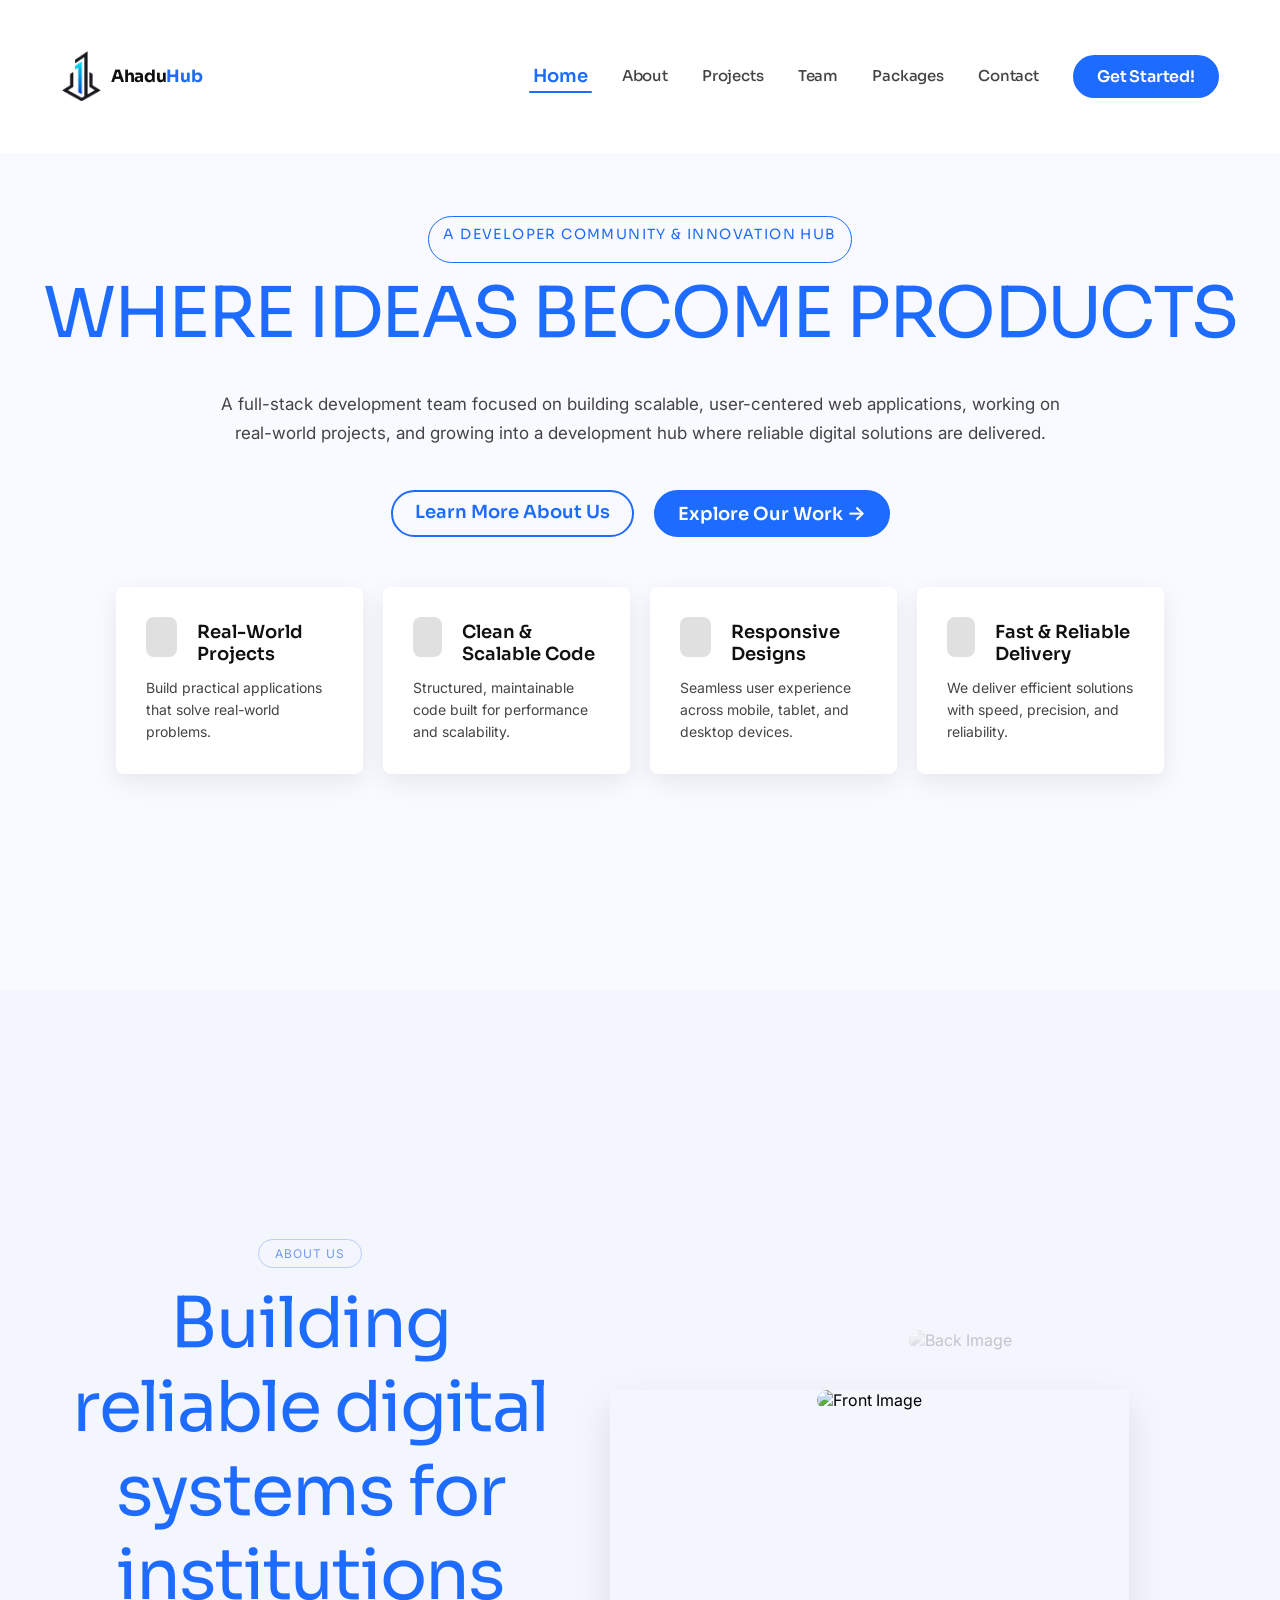
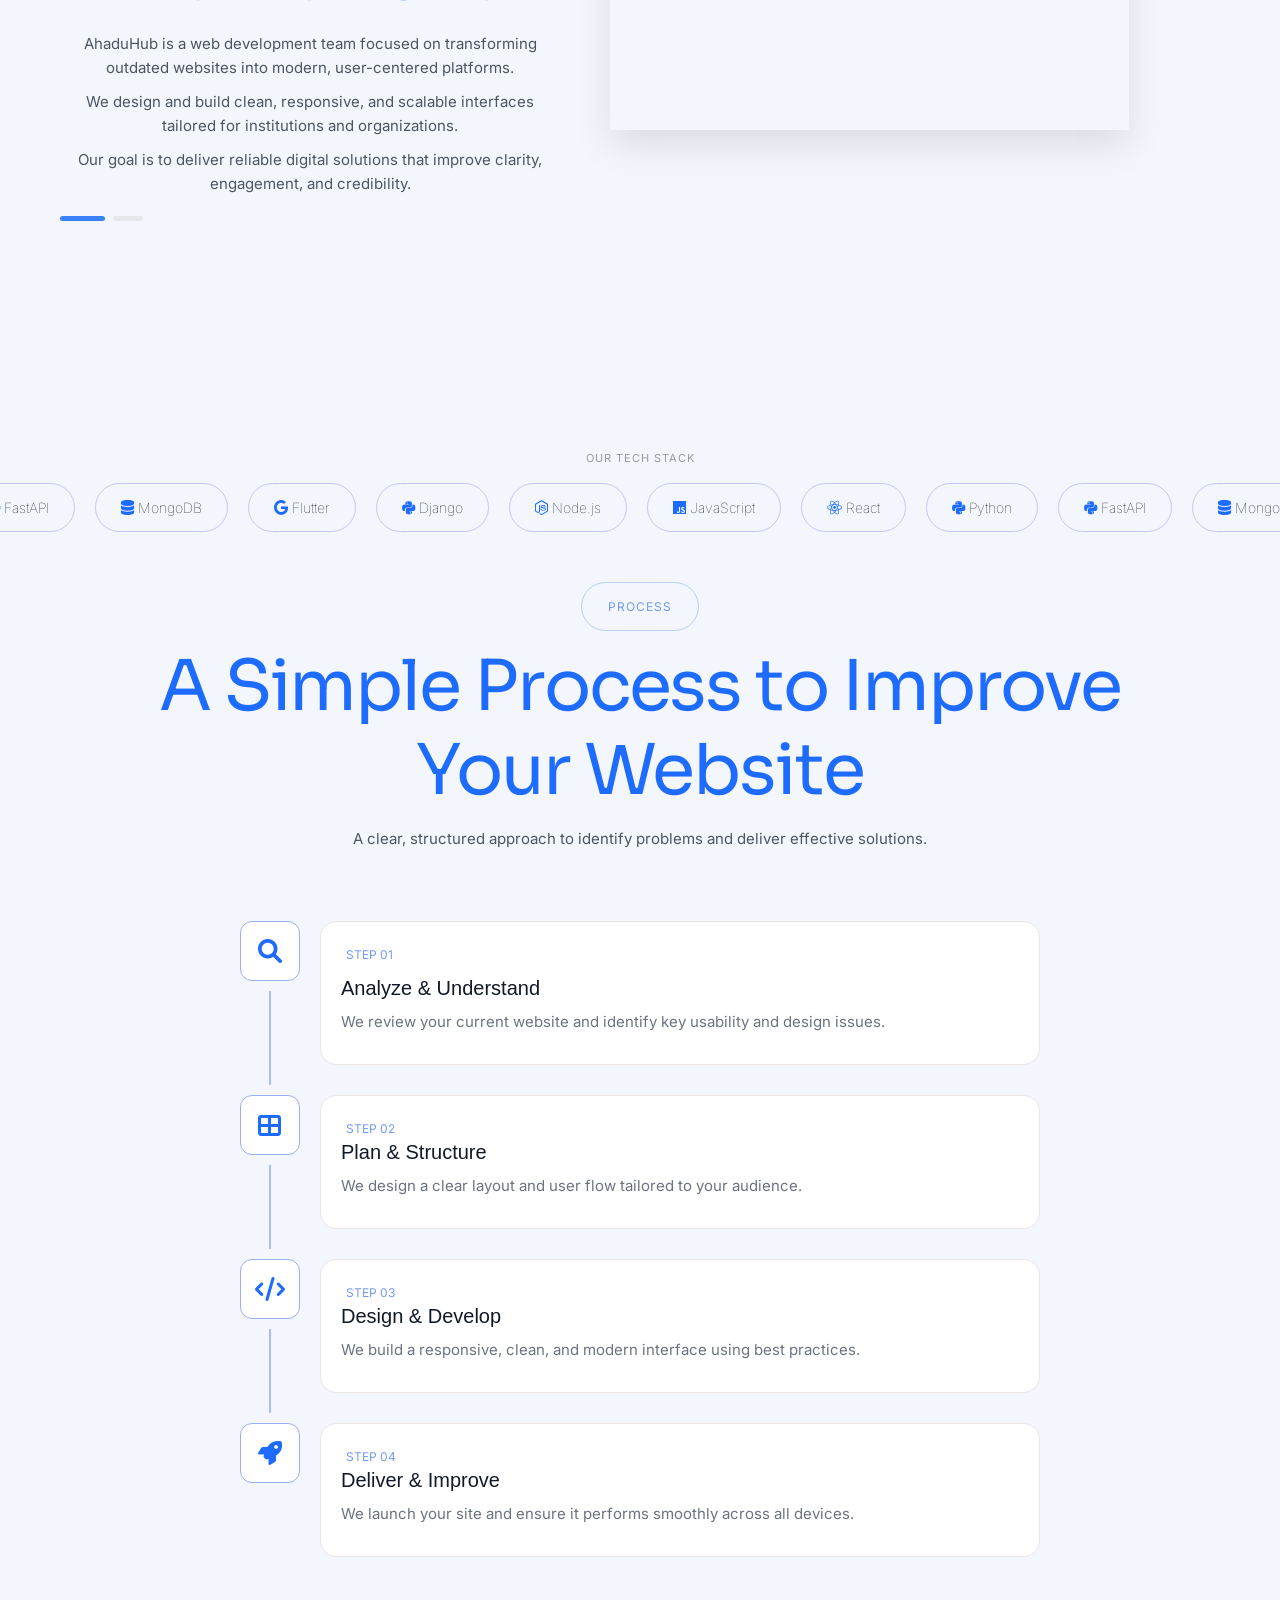
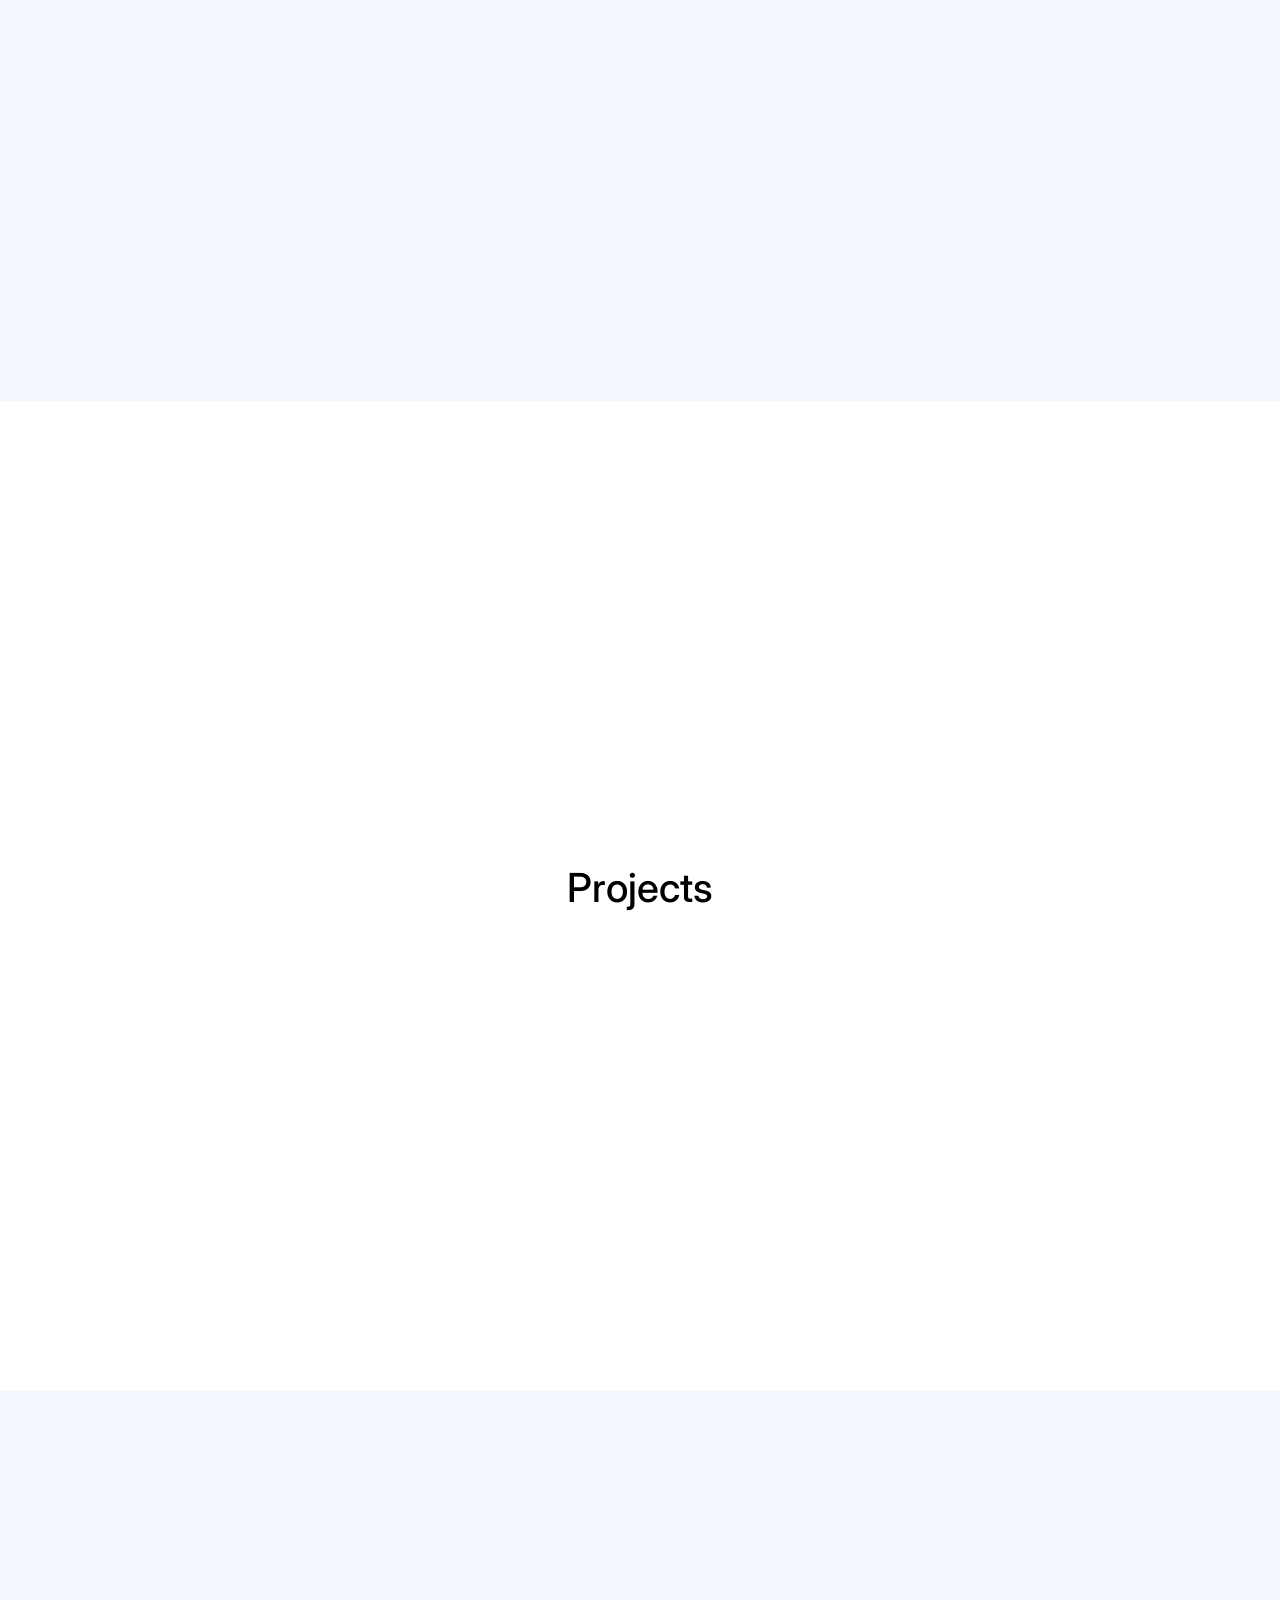
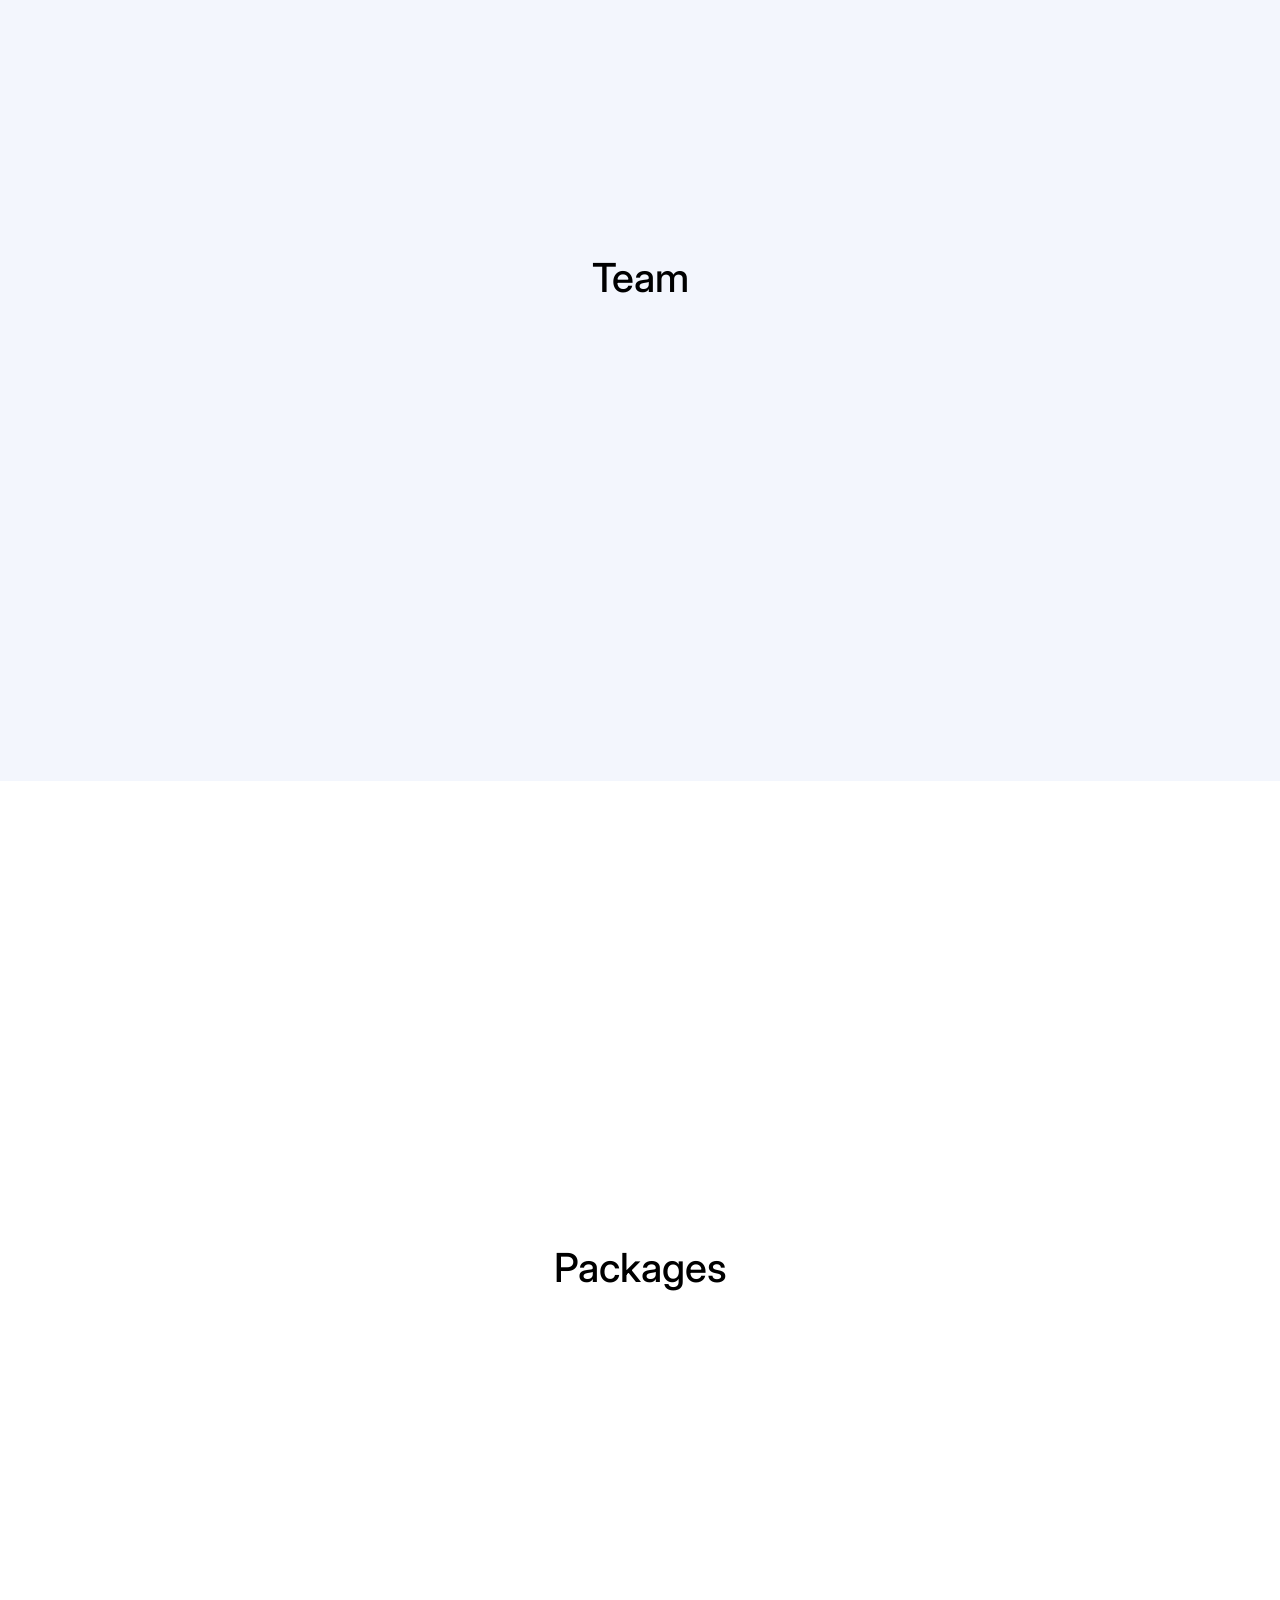
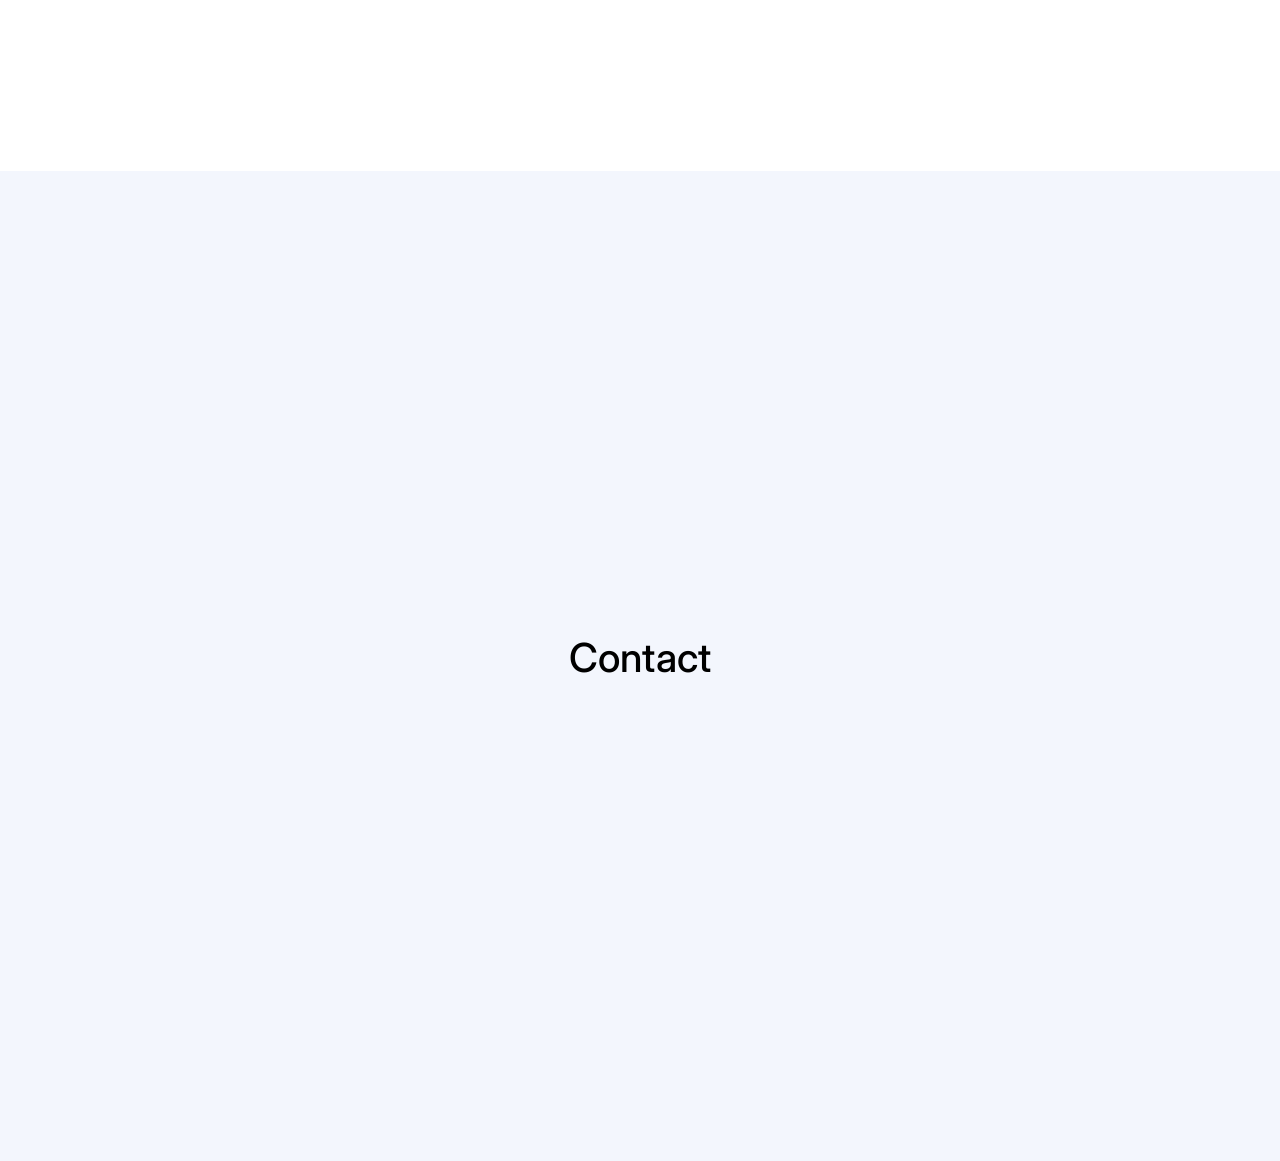
==== commit 3acbe37b: "started to integrate the sections i did the about section" ====
--- a/index.html
+++ b/index.html
@@ -1,9 +1,25 @@
-<!doctype html>
+<!DOCTYPE html>
 <html lang="en">
   <head>
     <meta charset="UTF-8" />
     <meta name="viewport" content="width=device-width, initial-scale=1.0" />
-    <title>AhaduHub UI Recreation</title>
+    <meta
+      name="description"
+      content="AhaduHub — Professional SaaS & Agency Platform. Smart solutions for modern teams."
+    />
+    <title>AhaduHub</title>
+
+    <!-- Google Fonts -->
+    <link rel="preconnect" href="https://fonts.googleapis.com" />
+    <link rel="preconnect" href="https://fonts.gstatic.com" crossorigin />
+    <link
+      href="https://fonts.googleapis.com/css2?family=Sora:wght@400;500;600;700&family=Inter:wght@400;500;600&display=swap"
+      rel="stylesheet"
+    />
+    <link rel="stylesheet" href="https://cdnjs.cloudflare.com/ajax/libs/font-awesome/6.0.0/css/all.min.css">
+
+    <link rel="stylesheet" href="style.css" />
+    <link rel="stylesheet" href="AhaduPro.css" />
     <link rel="stylesheet" href="Ahadu.css" />
     <link rel="styleSheet" href="AhaduMem.css"/>
     <link rel="stylesheet" href="AhaduContact.css"/>
@@ -17,8 +33,152 @@
     />
     <link rel="stylesheet" href="AhaduPro.css" />
   </head>
+  </head>
   <body>
-    <main class="container hero-section">
+
+    <!-- ═══════════════════════════════ NAVBAR ═══════════════════════════════ -->
+    <header class="navbar" id="navbar" role="banner">
+      <nav class="navbar__inner" aria-label="Primary navigation">
+
+        <!-- Logo -->
+        <a href="#home" class="navbar__logo" aria-label="AhaduHub home">
+          <img src="logo.png" alt="Logo" class="logo__mark" aria-hidden="true"></img>
+          <span class="logo__wordmark">Ahadu<span style="color: var(--brand-blue);">Hub</span></span>
+        </a>
+
+        <!-- Desktop nav links -->
+        <ul class="navbar__links" id="navLinks" role="list">
+          <li role="listitem">
+            <a href="#home"    class="nav-link active" data-link="home">Home</a>
+          </li>
+          <li role="listitem">
+            <a href="#about"   class="nav-link" data-link="about">About</a>
+          </li>
+          <li role="listitem">
+            <a href="#projects" class="nav-link" data-link="projects">Projects</a>
+          </li>
+          <li role="listitem">
+            <a href="#team"    class="nav-link" data-link="team">Team</a>
+          </li>
+          <li role="listitem">
+            <a href="#packages" class="nav-link" data-link="packages">Packages</a>
+          </li>
+          <li role="listitem">
+            <a href="#contact" class="nav-link" data-link="contact">Contact</a>
+          </li>
+        </ul>
+
+        <!-- CTA button (desktop) -->
+        <div class="navbar__cta">
+          <a href="#contact" class="btn-cta" id="ctaBtn">Get Started!</a>
+        </div>
+
+        <!-- Hamburger (mobile) -->
+        <button
+          class="navbar__hamburger"
+          id="hamburgerBtn"
+          aria-label="Toggle navigation menu"
+          aria-expanded="false"
+          aria-controls="mobileMenu"
+        >
+          <span class="hamburger__bar"></span>
+          <span class="hamburger__bar"></span>
+          <span class="hamburger__bar"></span>
+        </button>
+
+      </nav>
+
+      <!-- Mobile menu drawer -->
+      <div
+        class="mobile-menu"
+        id="mobileMenu"
+        role="dialog"
+        aria-label="Mobile navigation"
+        aria-hidden="true"
+      >
+        <ul class="mobile-menu__links" role="list">
+          <li role="listitem">
+            <a href="#home"     class="mobile-link active" data-mobile-link="home">Home</a>
+          </li>
+          <li role="listitem">
+            <a href="#about"    class="mobile-link"        data-mobile-link="about">About</a>
+          </li>
+          <li role="listitem">
+            <a href="#projects" class="mobile-link"        data-mobile-link="projects">Projects</a>
+          </li>
+          <li role="listitem">
+            <a href="#team"     class="mobile-link"        data-mobile-link="team">Team</a>
+          </li>
+          <li role="listitem">
+            <a href="#packages" class="mobile-link"        data-mobile-link="packages">Packages</a>
+          </li>
+          <li role="listitem">
+            <a href="#contact"  class="mobile-link"        data-mobile-link="contact">Contact</a>
+          </li>
+        </ul>
+
+        <div class="mobile-menu__cta">
+          <a href="#contact" class="btn-cta btn-cta--full">Get Started</a>
+        </div>
+      </div>
+    </header>
+    <!-- ══════════════════════════ END NAVBAR ══════════════════════════ -->
+
+
+    <!-- ═══════════ Demo page body (scroll content only) ═════════════ -->
+    <main>
+      <section class="demo-section demo-hero" id="home">
+        <div class="sub-headline"><p class="sub-headline__text">A Developer Community & Innovation Hub</p></div>
+        <h1 class = "headline">WHERE IDEAS BECOME PRODUCTS</h1>
+        <div class="desc-content">
+          <p>A full-stack development team focused on building scalable, user-centered web applications, working on real-world projects, and growing into a development hub where reliable digital solutions are delivered.</p>
+        </div>
+        <section class="buttons">
+          <a href="#about" class="btn-about">Learn More About Us</a>
+          <a href="#projects" class="btn-projects">Explore Our Work <span class="btn-arrow">&#x2192;</span></a>
+        </section>
+        <div class = "card-container">
+          <div class="card">
+            <div class="card-top">
+              <div class="icon">
+                <i data-lucide="layers"></i>
+              </div>
+              <h3>Real-World Projects</h3>
+            </div>
+            <p>Build practical applications that solve real-world problems.</p>
+          </div>
+          <div class="card">
+            <div class="card-top">
+              <div class="icon">
+                <i data-lucide="file-code-corner"></i>
+              </div>
+              <h3>Clean & Scalable Code</h3>
+            </div>
+            <p>Structured, maintainable code built for performance and scalability.</p>
+          </div>
+          <div class="card">
+            <div class="card-top">
+              <div class="icon">
+                <i data-lucide="monitor-smartphone"></i>
+              </div>
+              <h3>Responsive Designs</h3>
+            </div>
+            <p>Seamless user experience across mobile, tablet, and desktop devices.</p>
+          </div>
+          <div class="card">
+            <div class="card-top">
+              <div class="icon">
+                <i data-lucide="zap"></i>
+              </div>
+              <h3>Fast & Reliable Delivery</h3>
+            </div>
+            <p>We deliver efficient solutions with speed, precision, and reliability.</p>
+          </div>
+        </div>
+      </section>
+
+      <section class="demo-section" id="about">
+          <main class="container hero-section">
       <!-- Text Side -->
       <div class="hero-text">
         <div class="text-slider">
@@ -224,343 +384,23 @@
       </div>
     </section>
 
-    <section class="projects-section">
-      <div class="container">
-        <!-- Header -->
-        <div class="projects-header">
-          <div class="header-text">
-            <span class="section-tag">PROJECTS</span>
-            <h2>Selected Projects</h2>
-            <p>
-              A look at recent client work — structured digital systems built
-              for institutions and growing companies.
-            </p>
-          </div>
-          <div class="nav-arrows">
-            <button class="swiper-button-prev custom-nav" onclick="preProject()">
-              <i class="fas fa-arrow-left"></i>
-            </button>
-            <button class="swiper-button-next custom-nav" onclick="nextProject()">
-              <i class="fas fa-arrow-right"></i>
-            </button>
-          </div>
-        </div>
-
-        <!-- Slider Window -->
-        <div class="projects-swiper" id="swiper">
-          <!-- The moving belt -->
-          <div class="swiper-wrapper" id="cardWrapper">
-            <!-- Project Card 1 -->
-             <div class="cards" >
-            <div class="swiper-slide project-card"  >
-              <div class="card-top">
-                <span class="project-type">INSTITUTIONAL WEBSITE</span><br />
-                <div class="card-icons">
-                  <a href="#"><i class="fas fa-external-link-alt"></i></a>
-                  <a href="#"><i class="fab fa-github"></i></a>
-                </div>
-              </div>
-              <h3>Ethio-Nug Edible Oil</h3>
-              <p class="project-desc">
-                A clean, structured institutional website with improved content
-                hierarchy, accessibility, and credibility — built to elevate
-                brand presence online.
-              </p>
-              <p class="client-info">
-                Delivered for a local edible-oil manufacturer
-              </p>
-              <div class="tech-tags">
-                <span class="TT">React</span>
-                <span class="TT">Tailwind</span>
-                <span class="TT">Node.js</span>
-                <span class="TT">MongoDB</span>
-              </div>
-            </div>
-</div>
-<div class="cards" >
-            <!-- Project Card 2 -->
-            <div class="swiper-slide project-card">
-              <div class="card-top">
-                <span class="project-type">CORPORATE WEBSITE</span>
-                <div class="card-icons">
-                  <a href="#"><i class="fas fa-external-link-alt"></i></a>
-                  <a href="#"><i class="fab fa-github"></i></a>
-                </div>
-              </div>
-              <h3>Negra Edible Oil</h3>
-              <p class="project-desc">
-                A modern corporate website with responsive layout and refined
-                brand presentation, built for long-term maintainability and
-                growth.
-              </p>
-              <p class="client-info">
-                Delivered for a regional manufacturing company
-              </p>
-              <div class="tech-tags">
-                <span class="TT">Next.js</span>
-                <span class="TT">React</span>
-                <span class="TT">Tailwind</span>
-                <span class="TT">Vercel</span>
-              </div>
-            </div>
-</div>
-            <!-- Project Card 3 -->
-             <div class="cards" >
-            <div class="swiper-slide project-card" >
-              <div class="card-top">
-                <span class="project-type">LEARNING PLATFORM</span>
-                <div class="card-icons">
-                  <a href="#"><i class="fas fa-external-link-alt"></i></a>
-                  <a href="#"><i class="fab fa-github"></i></a>
-                </div>
-              </div>
-              <h3>LearnHub Academy</h3>
-              <p class="project-desc">
-                A full-stack learning platform supporting course management,
-                progress tracking, and structured content delivery for online
-                students.
-              </p>
-              <p class="client-info">
-                Delivered for a private training organization
-              </p>
-              <div class="tech-tags">
-                <span class="TT">React</span>
-                <span class="TT">FastAPI</span>
-                <span class="TT">PostgreSQL</span>
-                <span class="TT">Tailwind</span>
-              </div>
-            </div>
-            </div>
-          </div>
-        </div>
-
-        <!-- Indicators -->
-        <div class="indicators">
-          <span class="dot" onclick="showProjectSlide(0)"></span>
-          <span class="dot" onclick="showProjectSlide(1)"></span>
-          <span class="dot" onclick="showProjectSlide(2)"></span>
-        </div>
-
-        <!-- Footer -->
-        <div class="projects-footer">
-          <a href="#" class="view-projects-btn">
-            View All The Projects <i class="fas fa-arrow-right"></i>
-          </a>
-        </div>
-      </div>
     </section>
-    <section class="team-section">
-    <div class="container">
-        <!-- Section Header -->
-        <div class="team-header">
-            <span class="tag">TEAM</span>
-            <h2>The Minds Behind AhaduHub</h2>
-            <p>A focused team building modern, reliable, and user-centered digital experiences.</p>
-        </div>
-
-        <!-- Value Badges -->
-        <div class="value-badges">
-            <div class="value-item">
-                <i class="fas fa-briefcase"></i>
-                <span>Real Project Experience</span>
-            </div>
-            <div class="value-item">
-                <i class="fas fa-users-cog"></i>
-                <span>Collaborative Workflow</span>
-            </div>
-            <div class="value-item">
-                <i class="fas fa-laptop-code"></i>
-                <span>Modern Tech Stack</span>
-            </div>
-            <div class="value-item">
-                <i class="fas fa-shield-alt"></i>
-                <span>Reliable Delivery</span>
-            </div>
-        </div>
-
-        <!-- Team Grid -->
-        <div class="team-grid">
-            <!-- Member 1 -->
-            <div class="team-card">
-                <div class="image-wrapper">
-                    <img src="image.png" alt="Ribka Mafito Mamo">
-                </div>
-                <div class="team-info">
-                    <h3>Ribka Mafito Mamo</h3>
-                    <p class="role">Frontend Developer</p>
-                    <p class="skills">Frontend - Python - React Native</p>
-
-                <div class="socials">
-                    <a href="#"><i class="fab fa-instagram"></i></a>
-                    <a href="#"><i class="fab fa-github"></i></a>
-                    <a href="#"><i class="fab fa-linkedin"></i></a>
-                    <a href="#"><i class="fas fa-envelope"></i></a>
-                </div>
-            </div>
-</div>
-            <!-- Member 2 -->
-                      <div class="team-card">
-                <div class="image-wrapper">
-                    <img src="image.png" alt="Nahom Akilil Fisseha">
-                </div>
-                <div class="team-info">
-                    <h3>Nahom Akilil Fisseha</h3>
-                    <p class="role">Frontend Developer</p>
-                    <p class="skills">Frontend - JavaScript - React Native</p>
-
-                <div class="socials">
-                    <a href="#"><i class="fab fa-instagram"></i></a>
-                    <a href="#"><i class="fab fa-github"></i></a>
-                    <a href="#"><i class="fab fa-linkedin"></i></a>
-                    <a href="#"><i class="fas fa-envelope"></i></a>
-                </div>
-            </div>
-</div>
-            <!-- Member 3 -->
-            <div class="team-card">
-                <div class="image-wrapper">
-                    <img src="image.png" alt="Leul Engdasew Agonafer">
-                </div>
-                <div class="team-info">
-                    <h3>Leul Engdasew Agonafer</h3>
-                    <p class="role">Design & Strategy</p>
-                    <p class="skills">Graphics Designer - Businessman</p>
-
-                <div class="socials">
-                    <a href="#"><i class="fab fa-instagram"></i></a>
-                    <a href="#"><i class="fab fa-github"></i></a>
-                    <a href="#"><i class="fab fa-linkedin"></i></a>
-                    <a href="#"><i class="fas fa-envelope"></i></a>
-                </div>
-            </div>
-</div>
-        </div>
-    </div>
-</section>
-    <div class="text-item2 active">
-      <span class="tag2">GEt STARTED</span>
-      <h1>Start Your Project With AhaduHub</h1>
-      <p>
-        Choose how you want to reach us—quick chat or a structured request. We'll respond clearly and promptly.
-      </p>
-    </div>
-    <div class="container contact-layout">
-<div class="contact-list">
-    
-    <!-- Card 1: Call Us (Recommended) -->
-    <a href="tel:+123456789" class="contact-card">
-        <span class="badge">RECOMMENDED</span>
-        <div class="card-left">
-            <div class="icon-circle main-icon">
-                <i class="fa-solid fa-phone"></i>
-            </div>
-            <div class="card-text">
-                <h3>Call Us</h3>
-                <p>Book a quick 20-minute call to discuss your project and get clear direction on next steps.</p>
-            </div>
-        </div>
-        <div class="icon-circle arrow-icon">
-            <i class="fa-solid fa-arrow-right"></i>
-        </div>
-    </a>
-
-    <!-- Card 2: Telegram -->
-    <a href="#" class="contact-card">
-        <div class="card-left">
-            <div class="icon-circle main-icon">
-                <i class="fa-brands fa-telegram"></i>
-            </div>
-            <div class="card-text">
-                <h3>Telegram</h3>
-                <p>Chat with us directly for quick responses and project discussions.</p>
-            </div>
-        </div>
-        <div class="icon-circle arrow-icon">
-            <i class="fa-solid fa-arrow-right"></i>
-        </div>
-    </a>
-
-    <!-- Card 3: WhatsApp -->
-    <a href="#" class="contact-card">
-        <div class="card-left">
-            <div class="icon-circle main-icon">
-                <i class="fa-brands fa-whatsapp"></i>
-            </div>
-            <div class="card-text">
-                <h3>WhatsApp</h3>
-                <p>Reach out instantly for fast communication and easy follow-ups.</p>
-            </div>
-        </div>
-        <div class="icon-circle arrow-icon">
-            <i class="fa-solid fa-arrow-right"></i>
-        </div>
-    </a>
-
-    <!-- Card 4: LinkedIn -->
-    <a href="#" class="contact-card">
-        <div class="card-left">
-            <div class="icon-circle main-icon">
-                <i class="fa-brands fa-linkedin-in"></i>
-            </div>
-            <div class="card-text">
-                <h3>LinkedIn</h3>
-                <p>Connect professionally and explore our work and experience.</p>
-            </div>
-        </div>
-        <div class="icon-circle arrow-icon">
-            <i class="fa-solid fa-arrow-right"></i>
-        </div>
-    </a>
-
-</div>
-<div class="contact-form-container">
-<div class="form-card">
-    <form>
-        <!-- Full Name -->
-        <div class="form-group">
-            <label for="name">Full Name</label>
-            <input type="text" id="name" placeholder="Your full name">
-        </div>
-
-        <!-- Email Address -->
-        <div class="form-group">
-            <label for="email">Email Address</label>
-            <input type="email" id="email" placeholder="you@company.com">
-        </div>
-
-        <!-- Organization -->
-        <div class="form-group">
-            <label for="org">Organization / Company</label>
-            <input type="text" id="org" placeholder="Company or organization name">
-        </div>
-
-        <!-- Project Type -->
-        <div class="form-group">
-            <label for="project">Project Type</label>
-            <select id="project">
-                <option value="landing">Landing Page</option>
-                <option value="corporate">Corporate Website</option>
-                <option value="saas">SaaS Platform</option>
-            </select>
-        </div>
-
-        <!-- Message -->
-        <div class="form-group">
-            <label for="message">Message</label>
-            <textarea id="message" placeholder="Briefly describe your project or goals"></textarea>
-        </div>
-
-        <!-- Submit Button -->
-        <button type="submit" class="submit-btn">
-            Request a Website Audit <i class="fas fa-arrow-right"></i>
-        </button>
-
-        <p class="footer-note">We typically respond within 24 hours.</p>
-    </form>
-</div>
-</div>
-</div>
+      <section class="demo-section" id="projects"><h2>Projects</h2></section>
+      <section class="demo-section" id="team"><h2>Team</h2></section>
+      <section class="demo-section" id="packages"><h2>Packages</h2></section>
+      <section class="demo-section" id="contact"><h2>Contact</h2></section>
+    </main>
+    <!-- ══════════════════════════ END DEMO ═══════════════════════════ -->
+
+
+    <script src="script.js"></script>
+    <script src="Ahadu.js"></script>
+    <script src="AhaduMem.js"></script>
+    <script src="AhaduContact.js"></script>
     <script src="AhaduPro.js"></script>
-    <script src="Ahadu.js"></script>
+    <script src="https://unpkg.com/lucide@latest"></script>
+    <script>
+      lucide.createIcons();
+    </script>
   </body>
 </html>
--- a/style.css
+++ b/style.css
@@ -0,0 +1,721 @@
+/* ============================================================
+   AhaduHub — Navbar Styles
+   Font: Sora (primary) / Inter (fallback)
+   Brand blue: #1e6bff
+   ============================================================ */
+
+/* ── Reset & Base ───────────────────────────────────────────── */
+*, *::before, *::after {
+  box-sizing: border-box;
+  margin: 0;
+  padding: 0;
+}
+
+:root {
+  --brand-blue:     #1e6bff;
+  --brand-blue-dk:  #0747d8; 
+  --text-primary:   #111111;
+  --text-secondary: #444444;
+  --bg-white:       #ffffff;
+  --shadow-float:   0 4px 32px rgba(0, 0, 0, 0.10), 0 1px 6px rgba(0, 0, 0, 0.06);
+  --shadow-mobile:  0 8px 24px rgba(0, 0, 0, 0.08);
+  --radius-pill:    50px;
+  --radius-sm:      8px;
+  --nav-height:     70px;
+  --transition:     280ms ease-out;
+  --font-sora:      "Sora", "Inter", sans-serif;
+  --font-inter:     "Inter", sans-serif;
+}
+
+html {
+  scroll-behavior: smooth;
+}
+
+body {
+  font-family: var(--font-inter);
+  color: var(--text-primary);
+  background: var(--bg-white);
+  -webkit-font-smoothing: antialiased;
+}
+
+a {
+  text-decoration: none;
+  color: inherit;
+}
+
+ul {
+  list-style: none;
+}
+
+
+/* ── Navbar Shell ───────────────────────────────────────────── */
+.navbar {
+  position: fixed;
+  top: 0;
+  left: 0;
+  width: 100%;
+  z-index: 1000;
+
+  /* ── At-top state ── */
+  --nb-width:   100%;
+  --nb-left:    0%;
+  --nb-mt:      0px;
+  --nb-radius:  0px;
+  --nb-shadow:  none;
+  --nb-bg:      #ffffff;
+  --nb-border:  transparent;
+
+  /* Apply token values */
+  width: var(--nb-width);
+  margin-top: var(--nb-mt);
+  left: calc((100% - var(--nb-width)) / 2);
+
+  background: var(--nb-bg);
+  border-radius: var(--nb-radius);
+  box-shadow: var(--nb-shadow);
+  border: 1px solid var(--nb-border);
+
+  transition:
+    width          var(--transition),
+    margin-top     var(--transition),
+    left           var(--transition),
+    border-radius  var(--transition),
+    box-shadow     var(--transition),
+    background     var(--transition),
+    border-color   var(--transition);
+}
+
+/* ── Scrolled (floating pill) state ─────────────────────────── */
+.navbar.scrolled {
+  --nb-width:   70%;
+  --nb-mt:      20px;
+  --nb-radius:  var(--radius-pill);
+  --nb-shadow:  var(--shadow-float);
+  --nb-bg:      #ffffff;
+  --nb-border:  #e5e7eb;
+
+  width: var(--nb-width);
+  margin-top: var(--nb-mt);
+  left: calc((100% - var(--nb-width)) / 2);
+  border-radius: var(--nb-radius);
+  box-shadow: var(--nb-shadow);
+  border-color: var(--nb-border);
+}
+
+
+/* ── Inner row (logo + links + cta) ─────────────────────────── */
+.navbar__inner {
+  display: flex;
+  align-items: center;
+  justify-content: right;
+  height: var(--nav-height);
+  padding: 0 60px;
+}
+
+
+/* ── Logo ───────────────────────────────────────────────────── */
+.navbar__logo {
+  display: flex;
+  align-items: center;
+  gap: 10px;
+  flex-shrink: 0;
+  text-decoration: none;
+  margin-right: auto;
+}
+
+.logo__mark {
+  width: 40px;
+  height: 50px;
+  background: none;
+  border-radius: 8px;
+  display: flex;
+  align-items: center;
+  justify-content: center;
+  transition: transform var(--transition);
+}
+
+.logo__wordmark {
+  font-family: var(--font-sora);
+  font-weight: 700;
+  font-size: clamp(15px, 2vw, 17px);
+  color: var(--text-primary);
+  letter-spacing: -0.02em;
+  transition: color var(--transition);
+}
+
+
+/* ── Desktop Nav Links ──────────────────────────────────────── */
+.navbar__links {
+  display: flex;
+  align-items: right;
+  gap: 6px;
+  margin-right: 20px;
+}
+
+.nav-link {
+  font-family: var(--font-sora);
+  font-size: clamp(13px, 2vw, 15px);
+  font-weight: 500;
+  color: var(--text-secondary);
+  padding: 6px 14px;
+  border-radius: var(--radius-sm);
+  position: relative;
+  transition: color var(--transition);
+  letter-spacing: -0.01em;
+}
+
+/* Underline indicator (hidden by default) */
+.nav-link::after {
+  content: "";
+  position: absolute;
+  bottom: -0.3px;
+  left: 10px;
+  right: 10px;
+  height: 2.8px;
+  background: var(--brand-blue);
+  border-radius: 16px;
+  transform: scaleX(0);
+  transform-origin: center;
+  transition: transform var(--transition);
+}
+
+.nav-link:hover {
+  color: var(--brand-blue);
+}
+
+/* Active state */
+.nav-link.active {
+  color: var(--brand-blue);
+  font-size: 18px;    
+  font-weight: 600;
+}
+
+.nav-link.active::after {
+  transform: scaleX(1);
+}
+
+
+/* ── CTA Button (desktop) ───────────────────────────────────── */
+.navbar__cta {
+  flex-shrink: 0;
+}
+
+.btn-cta {
+  display: inline-block;
+  font-family: var(--font-sora);
+  font-size: clamp(14px, 2vw, 16px);
+  font-weight: 600;
+  color: #ffffff;
+  background: var(--brand-blue);
+  padding: 9px 22px;
+  border-radius: 50px;
+  border: 2px solid var(--brand-blue);
+  cursor: pointer;
+  transition:
+    background  var(--transition),
+    color       var(--transition),
+    transform   var(--transition),
+    box-shadow  var(--transition);
+  letter-spacing: -0.01em;
+}
+
+.btn-cta:hover {
+  background: var(--brand-blue-dk);
+  border-color: var(--brand-blue-dk);
+  transform: translateY(-1px);
+  transform: scale(1.02);
+  box-shadow: 0 6px 20px rgba(37, 99, 235, 0.30);
+}
+
+.btn-cta:active {
+  transform: translateY(0);
+  box-shadow: none;
+}
+
+
+/* ── Hamburger ──────────────────────────────────────────────── */
+.navbar__hamburger {
+  display: none;
+  flex-direction: column;
+  justify-content: center;
+  align-items: center;
+  gap: 5px;
+  width: 40px;
+  height: 40px;
+  background: transparent;
+  border: none;
+  border-radius: var(--radius-sm);
+  cursor: pointer;
+  padding: 6px;
+  transition: background var(--transition);
+}
+
+.navbar__hamburger:hover {
+  background: #f1f5f9;
+}
+
+.hamburger__bar {
+  display: block;
+  width: 22px;
+  height: 2px;
+  background: var(--text-primary);
+  border-radius: 2px;
+  transition:
+    transform     var(--transition),
+    opacity       var(--transition),
+    width         var(--transition);
+  transform-origin: center;
+}
+
+/* Open state — animate into X */
+.navbar__hamburger.open .hamburger__bar:nth-child(1) {
+  transform: translateY(7px) rotate(45deg);
+}
+
+.navbar__hamburger.open .hamburger__bar:nth-child(2) {
+  opacity: 0;
+  width: 0;
+}
+
+.navbar__hamburger.open .hamburger__bar:nth-child(3) {
+  transform: translateY(-7px) rotate(-45deg);
+}
+
+
+/* ── Mobile Menu Drawer ─────────────────────────────────────── */
+.mobile-menu {
+  overflow: hidden;
+  max-height: 0;
+  opacity: 0;
+  transition:
+    max-height  350ms ease-out,
+    opacity     280ms ease-out,
+    padding     280ms ease-out;
+  padding: 0 20px;
+  background: #ffffff;
+  border-top: 1px solid transparent;
+}
+
+.mobile-menu.open {
+  max-height: 480px;
+  opacity: 1;
+  padding: 12px 20px 20px;
+  border-top-color: #f0f0f0;
+}
+
+/* When scrolled, keep drawer corners aligned with pill */
+.navbar.scrolled .mobile-menu {
+  border-bottom-left-radius: 24px;
+  border-bottom-right-radius: 24px;
+}
+
+.mobile-menu__links {
+  display: flex;
+  flex-direction: column;
+  gap: 2px;
+}
+
+/* Mobile link */
+.mobile-link {
+  display: block;
+  font-family: var(--font-sora);
+  font-size: clamp(13px, 2vw, 15px);
+  font-weight: 500;
+  color: var(--text-secondary);
+  padding: 11px 14px;
+  border-radius: var(--radius-sm);
+  position: relative;
+  transition: color var(--transition), background var(--transition);
+}
+
+.mobile-link::after {
+  content: "";
+  position: absolute;
+  bottom: 6px;
+  left: 14px;
+  width: 0;
+  height: 2px;
+  background: var(--brand-blue);
+  border-radius: 2px;
+  transition: width var(--transition);
+}
+
+.mobile-link:hover {
+  color: var(--brand-blue);
+  background: #f0f5ff;
+}
+
+.mobile-link.active {
+  color: var(--brand-blue);
+  font-weight: 600;
+}
+
+.mobile-link.active::after {
+  width: calc(100% - 28px);
+}
+
+.mobile-menu__cta {
+  margin-top: 14px;
+  padding-top: 14px;
+  border-top: 1px solid #f0f0f0;
+}
+
+.btn-cta--full {
+  width: 100%;
+  text-align: center;
+  border-radius: var(--radius-sm);
+}
+
+
+/* ══════════════════════════════════════════════════════════════
+   DEMO SECTIONS (placeholder scroll content)
+   ══════════════════════════════════════════════════════════════ */
+.demo-section {
+  display: flex;
+  flex-direction: column;
+  align-items: center;
+  justify-content: center;
+  min-height: 110vh;
+  gap: 20px;
+  padding: 40px 24px;
+  text-align: center;
+}
+
+.demo-hero {
+  background: #f8faff;
+}
+
+.demo-section:nth-child(even) {
+  background: #f3f6fd;
+}
+
+.demo-section h1 {
+  font-family: var(--font-sora);
+  font-size: clamp(43px, 8vw, 70px);
+  font-weight: 400;
+  color: var(--brand-blue);
+  letter-spacing: -0.03em;
+  margin-top: -12px;
+}
+
+.desc-content p {
+  font-size: clamp(13.5px, 2vw, 17px);
+  color: var(--text-secondary);
+  max-width: 850px;
+  line-height: 1.7;
+}
+
+.sub-headline {
+  border: 1px solid var(--brand-blue);
+  padding: 6px 14px;
+  border-radius: 50px;
+}
+
+.sub-headline p {
+  font-family: var(--font-sora);
+  font-size: clamp(12px, 2vw, 14px);
+  text-transform: uppercase;
+  letter-spacing: 0.1em;
+  color: var(--brand-blue);
+}
+
+
+
+.buttons {
+  display: flex;
+  gap: 20px;
+  margin-top: 12px;
+}
+
+.btn-about {
+  background: transparent;
+  color: var(--brand-blue);
+  border: 2px solid var(--brand-blue);
+  padding: 9px 22px;
+  border-radius: 50px;
+  font-family: var(--font-sora);
+  font-size: clamp(12px, 2vw, 18px);
+  font-weight: 600;
+  transition:
+    background  var(--transition),
+    color       var(--transition),
+    transform   var(--transition);
+}
+
+.btn-about:hover {
+  background: var(--brand-blue);
+  color: #ffffff;
+  transform: translateY(-1px);
+  transform: scale(1.1);
+}
+
+.btn-projects {
+  background: var(--brand-blue);
+  color: #ffffff;
+  border: 2px solid var(--brand-blue);
+  padding: 9px 22px;
+  border-radius: 50px;
+  font-family: var(--font-sora);
+  font-size: clamp(12px, 2vw, 18px);
+  font-weight: 600;
+  transition:
+    background  var(--transition),
+    color       var(--transition),
+    transform   var(--transition);
+}
+
+.btn-projects:hover {
+  background: var(--brand-blue);
+  color: #ffffff;
+  transform: translateY(-1px);
+  transform: scale(1.1);
+}
+
+.btn-projects .btn-arrow {
+  display: inline-block;
+  transition: transform 0.3s ease;
+  font-size: 20px;
+}
+
+.btn-projects:hover .btn-arrow{
+  transform: translateX(6px);
+}
+
+.btn-projects:active .btn-arrow {
+  transform: translateX(0);
+}
+
+.card-container {
+  display: flex;
+  gap: 20px;
+  margin-top: 30px;
+  width: 85%;
+  cursor: pointer;
+}
+
+.card-container .card {
+  width: auto;
+  background: #ffffff;
+  border-radius: var(--radius-sm);
+  box-shadow: var(--shadow-mobile);
+  padding: 20px;
+  flex: 1;
+  transition: transform var(--transition), box-shadow var(--transition);
+}
+
+.card-container .card:hover {
+  transform: translateY(-5px) scale(1.06);
+  box-shadow: 0 12px 40px rgba(0, 0, 0, 0.12);
+}
+
+/* Base state (hidden line) */
+.card-container .card::after {
+  content: "";
+  position: absolute;
+  bottom: -1px;
+  left: 10px;
+  right: 10px;
+  height: 3px;
+  background: var(--brand-blue);
+  border-radius: 16px;
+  transform: scaleX(0);
+  transform-origin: center;
+  transition: transform 0.3s ease;
+}
+
+/* Hover state (animate in) */
+.card-container .card:hover::after {
+  transform: scaleX(1);
+}
+
+.icon{
+  width: 40px;
+  height: 40px;
+  border: none;
+  background: rgba(105, 105, 105, 0.204);
+  color: var(--brand-blue);
+  display: flex;
+  align-items: center;
+  justify-content: center;
+  font-size: 1.5rem;
+  border-radius: 8px;
+  margin: 10px;
+}
+
+.icon i {
+  width: 20px;
+  height: 20px;
+  stroke-width: 1.5;
+  stroke: var(--brand-blue);
+}
+
+.card-container .card:hover .icon {
+  background: var(--brand-blue);
+  color: #ffffff;
+  border-color: var(--brand-blue);
+}
+
+.card-container .card h3 {
+  text-align: left;
+  font-family: var(--font-sora);
+  font-size: clamp(9.5px, 2vw, 18px);
+  font-weight: 600;
+  color: var(--text-primary);
+  margin-top: 12px;
+  margin-left: 10px;
+}
+
+.card-container .card p{
+  text-align: left;
+  font-size: clamp(8px, 1.5vw, 14px);
+  color: var(--text-secondary);
+  margin-top: 4px;
+  margin-left: 10px;
+  margin-bottom: 10px;
+}
+
+/* ══════════════════════════════════════════════════════════════
+   RESPONSIVE BREAKPOINTS
+   ══════════════════════════════════════════════════════ */
+  /* ─── Small mobile (≤ 480px) ──────────────────────────────── */
+@media (max-width: 768px) {
+  body {
+    background: red;
+  }
+
+  .navbar__links, .navbar__cta{
+    display: none;
+  }
+
+  .navbar{
+    width: 100%;
+  }
+
+  .navbar__hamburger{
+    display: flex;
+  }
+
+  .navbar__inner {
+    padding: 0 18px;
+  }
+
+  .logo__wordmark {
+    font-size: 15px;
+  }
+
+  .navbar.scrolled {
+    --nb-width: 96%;
+    --nb-mt: 14px;
+  }
+
+  .demo-hero {
+    padding: 100px 10px;
+  }
+
+  .sub-headline p{
+    font-size: 9.35px;
+  }
+
+  .demo-section h1{
+    font-size: clamp(43px, 3vw, 100px);
+  }
+
+  .desc-content p{
+    margin-top: -12px;
+    font-size: 13.5px;
+  }
+
+  .buttons{
+    display: flex;
+    gap: 8px;
+    flex-wrap: wrap;
+    margin-bottom: -29px;
+    margin-top: -1px;
+  }
+
+  .btn-about{
+    padding: 10px 18px;
+    font-size: 12px;
+  }
+
+  .btn-projects{
+    padding: 10px 18px;
+    font-size: 12px;
+  }
+
+  .btn-projects .btn-arrow{
+    font-size: 13px;
+  }
+
+  .card-container{
+    display: grid;
+    width: 100%;
+    grid-template-columns: repeat(2, 1fr);
+    gap: 8px;
+    padding: 10px;
+  }
+
+  .card-container .card{
+    display: flex;
+    flex-direction: column;
+    align-items: flex-start;
+    padding: 12px 18px;
+    height: 100%;
+  }
+
+  .card-container .card .card-top{
+    display: flex;
+    align-items: center;
+    justify-content: center;
+    gap: 10px;
+    width: 100%;
+    margin-bottom: 10px;
+  }
+
+  .icon{
+    width: 30px;
+    height: 30px;
+    margin: 0;
+    padding: 5px;
+  }
+
+  .icon i {
+    width: 14px;
+    height: 14px;
+  }
+
+  .card-container .card h3{
+    font-size: clamp(10.5px, 2vw, 14px);
+    margin: 0px;
+  }
+
+  .card-container .card p{
+    font-size: clamp(10px, 2vw, 12px);
+    margin: 0;
+  }
+
+}
+/* ─── Tablet & Mobile (≤ 900px) ──────────────────────────── */
+@media (min-width: 768px) and (max-width: 1025px) {
+  body{
+    background: BLUE;
+  }
+  .navbar__links,
+  .navbar__cta {
+    display: none;
+  }
+
+  .navbar{
+    width: 100%;
+  }
+
+  .navbar__hamburger {
+    display: flex;
+  }
+
+  .navbar.scrolled {
+    --nb-width: 90%;
+  }
+}
+
+
--- a/Ahadu.css
+++ b/Ahadu.css
@@ -20,7 +20,8 @@
 body { font-family: 'Inter', sans-serif; background: var(--bg); color: var(--text); height: 100vh; 
      /* Prevents scrolling */
     display: flex;
-    flex-direction: column; }
+    flex-direction: column; 
+}
 .container { width: 1300px; height: 1000px; margin: 0 auto; padding: 0 20px; }
 
 /* Navbar */
@@ -158,7 +159,6 @@
     font-size: 15px;
     font-weight: 600;
     color: #555;
-    background: white;
     padding: 10px 20px;
     border-radius: 8px;
     box-shadow: 0 4px 10px rgba(0,0,0,0.03);
@@ -183,7 +183,6 @@
 
 .process-section {
     padding: 40px 10px;
-    background-color: #ffffff;
     font-family: 'Inter', sans-serif;
     text-align: left;
 }
@@ -322,138 +321,123 @@
 }
 
 @media (max-width: 768px) {
-    /* Reset Container for Mobile */
-     .text-item.active {
+    body { 
+        overflow-y: auto !important; 
+        height: auto !important; 
+        display: block !important;
+        overflow-x: hidden !important; 
+    } 
+
+    .container { 
+        width: 100% !important; 
+        max-width: 100% !important;
+        padding: 0 20px !important; 
+        
+    }
+
+    .hero-section {
+      flex-direction: column !important;
+        align-items: center !important; 
+        text-align: center !important;
+        padding: 40px 10px !important;
+        gap: 20px !important; /* Space between text and image */
+    }
+
+    .hero-text { 
+        width: 100% !important; 
+        max-width: 100% !important;
+        text-align: left !important; /* Text stays on top */
+        padding: 20px;
+    }
+
+    .text-slider {
+        min-height: auto;
+    }
+
+    .text-item.active {
         display: block !important;
         opacity: 1 !important;
         position: relative;
     }
 
-    /* ADD THIS: Forces the active image group to appear on mobile */
+    /* --- THE IMAGE AREA FIX --- */
+    /* 1. Reset container to a normal phone height */
+    /* 1. Fix the massive height and margin */
+      .hero-image-area {  
+        width: 100% !important; 
+        height: 480px !important; /* Fixed height to contain the full stack */
+        margin-top: 20px !important;
+        margin-bottom: 120px !important; /* CRITICAL: Large margin pushes 'Tech Stack' down */
+        position: relative !important;
+        display: flex !important;
+        justify-content: center;
+        order: 2;
+    }
+
+    /* Ensure the active group fills the area and is visible */
     .image-group.active {
         display: block !important;
         opacity: 1 !important;
-    }
-    .container { 
-        width: 100% !important; 
-        height: auto !important; 
-        padding: 0 20px; 
-    }
-
-    body { 
-        overflow-y: auto; 
-        height: auto; 
-        display: block; /* Allow natural scrolling */
-    }
-
-    /* Hero Section Stacking */
-    .hero-section {
-        flex-direction: column;
-        align-items: center; 
-        text-align: left;
-        padding: 40px 10px;
-        gap: 30px;
-    }
-
-    .hero-text { 
-        width: 100%; 
-        max-width: 100%; 
-        order: 1;
-    }
-
-    .text-slider {
-        min-height: auto;
-    }
-
-    h1 { 
-        font-size: 28px !important; 
-        margin-bottom: 15px; 
-    }
-
-    p { 
-        font-size: 14px; 
-        line-height: 1.5; 
-    }
-
-    .indicators { 
-        justify-content: center; 
-        margin-bottom: 20px; 
-    }
-
-    /* Full Width Image Stack */
-    .hero-image-area { 
-        width: 100% !important; 
-        height: 320px !important; 
-        margin-top: 20px;
-        order: 2;
-        padding: 0;
-    }
-
-    .card-back, .card-front { 
+        width: 100% !important;
+        height: 100% !important;
+        position: absolute !important;
+        top: 0 !important;
+        left: 0 !important;
+        padding: 0px !important; /* Optional: Adds padding for better mobile look */
+    }
+
+    /* 4. Positioning the Cards */
+ .card-back { 
         width: 85% !important; 
         height: 80% !important; 
-        border-radius: 16px; 
-    }
-
-    /* Process Section Spacing */
-    .text-item2 {
-        padding: 40px 20px;
-    }
-
-    .text-item2 h1 {
-        font-size: 26px !important;
-    }
-
-    /* Process Timeline Adjustments */
-    .process-section {
-        padding: 40px 0;
-    }
-
+        top: 0 !important; 
+        right: 0 !important; 
+        position: absolute !important;
+        z-index: 1 !important;
+        background-color: #f3f4f6 !important;
+        border-radius: 20px !important;
+    }
+
+    .card-front { 
+        width: 85% !important; 
+        height: 80% !important; 
+        bottom: 0 !important; 
+        left: 0 !important; 
+        position: absolute !important;
+        z-index: 2 !important;
+        background: white !important;
+        padding: 10px !important; 
+        box-shadow: 0 15px 35px rgba(0,0,0,0.1) !important;
+        border-radius: 20px !important;
+    }
+
+    .card-back img, .card-front img {
+        width: 100% !important;
+        height: 100% !important;
+        object-fit: cover !important;
+        border-radius: 15px !important;
+    }
+
+    /* 4. Sections below the image */
+    .tech-stack {
+        margin-top: 50px !important;
+        position: relative !important;
+        clear: both !important;
+    }
+
+    /* 5. Process Section Fix */
     .process-container {
-        width: 100%;
-        padding: 0 10px;
+        display: flex !important;
+        flex-direction: column !important;
+        align-items: center !important;
+        gap: 20px !important;
+        width: 100% !important;
     }
 
     .process-step {
-        gap: 15px;
-    }
-
-    .icon-box {
-        width: 45px;
-        height: 45px;
-    }
-
-    .icon-box i {
-        font-size: 18px;
-    }
-
-    .process-card {
-        padding: 15px;
-        margin-bottom: 20px;
-    }
-
-    .process-card h3 {
-        font-size: 18px;
-    }
-
-    /* Tech Stack Scaling */
-    .tags {
-        padding: 10px 18px;
-        font-size: 12px;
-    }
-
-    .marquee-content {
-        gap: 15px;
-    }
-}
-
-@media (max-width: 480px) {
-    h1 { font-size: 24px !important; }
-    .hero-image-area { height: 280px !important; }
-    .card-back, .card-front { width: 90% !important; }
-    .icon-wrapper { display: none; } /* Hide timeline line/icons on very small screens for more space */
-    .process-card { margin-left: 0; }
-}
-.arrow{
-    border: 100px solid var(--primary-blue);
+        width: 100% !important;
+        max-width: 500px !important;
+        margin-bottom: 20px !important;
+    }
+    
 }
--- a/AhaduMem.css
+++ b/AhaduMem.css
@@ -93,9 +93,9 @@
 
 /* Team Grid */
 .team-grid {
-    display: flex;          /* Changed from inline-flex */
+    display: inline-flex;          /* Changed from inline-flex */
     justify-content: center; /* Centers cards horizontally */
-    align-items: flex-end;  /* Aligns cards to the bottom (good for overlapping heads) */
+    align-items: center;  /* Aligns cards to the bottom (good for overlapping heads) */
     gap: 60px;
     width: 100%;            /* Ensures container spans the whole page */
     padding: 100px 0;       /* Space for the heads and bottom shadow */
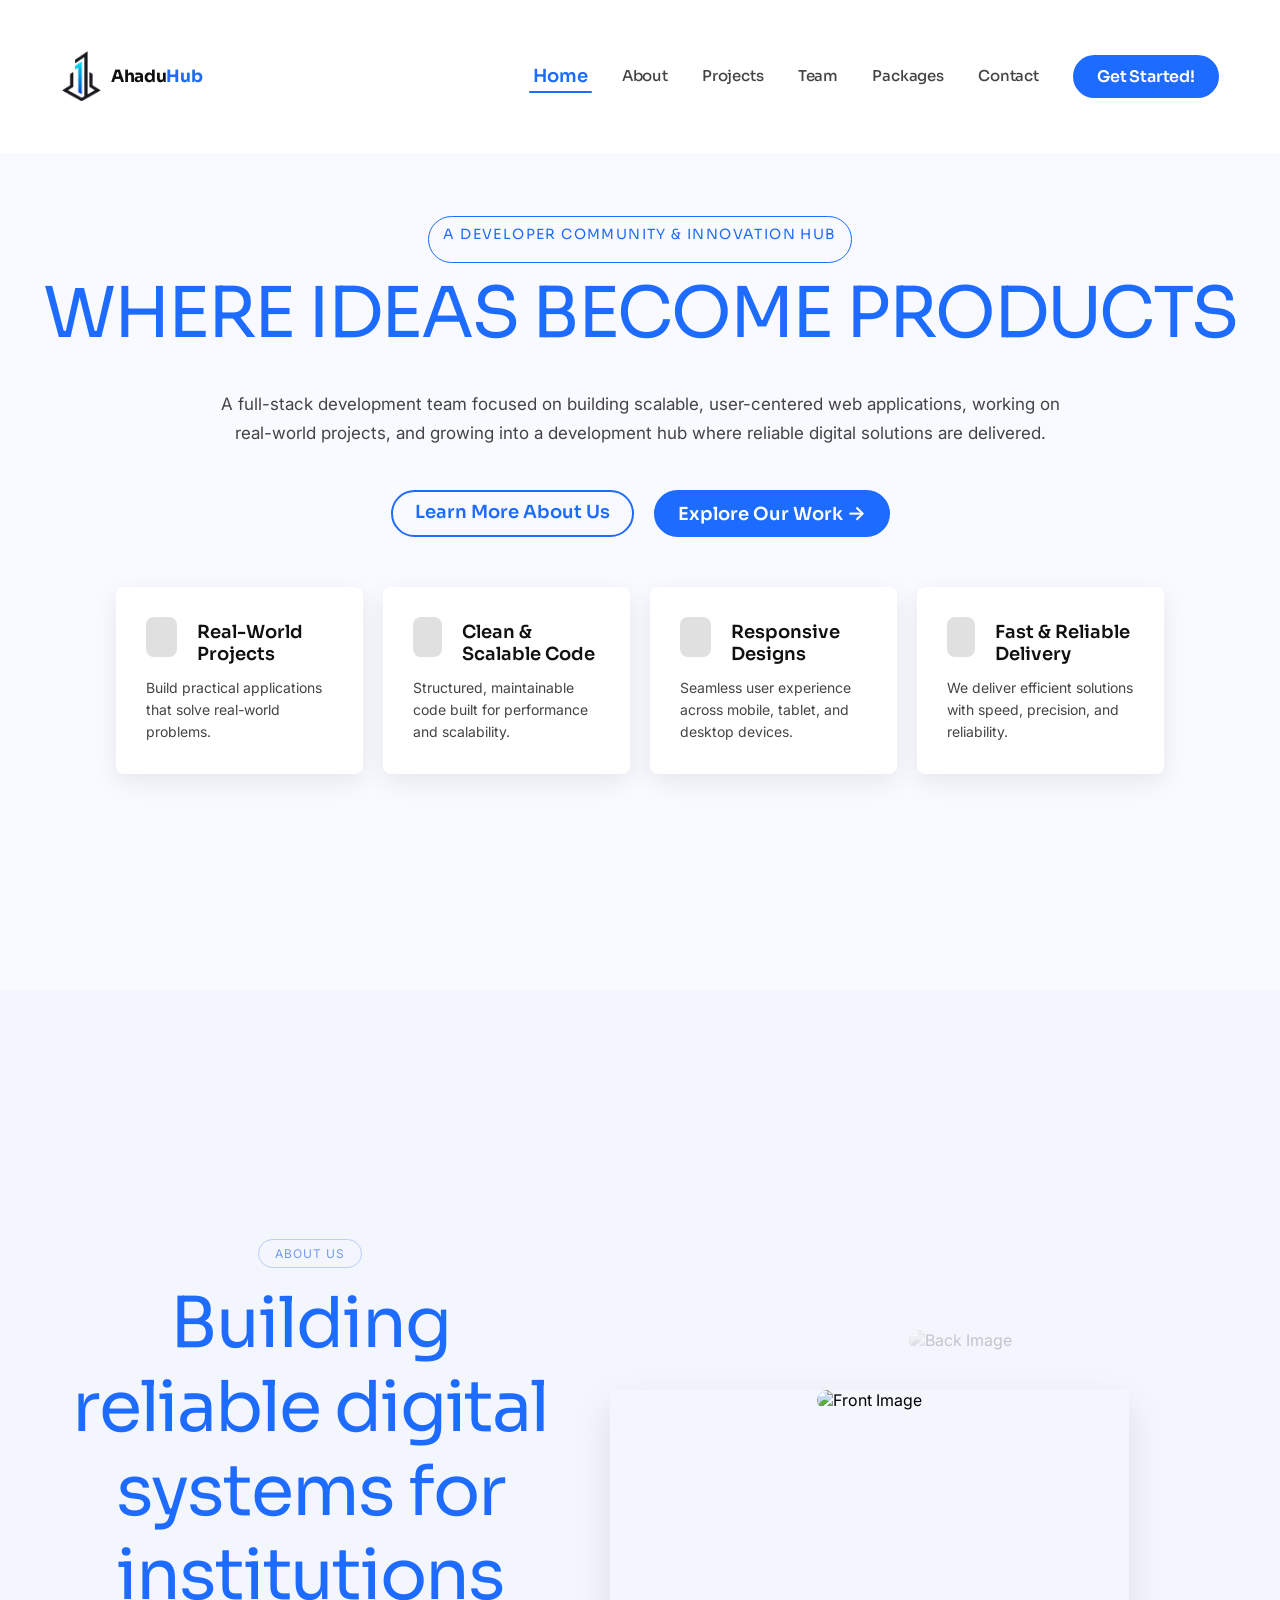
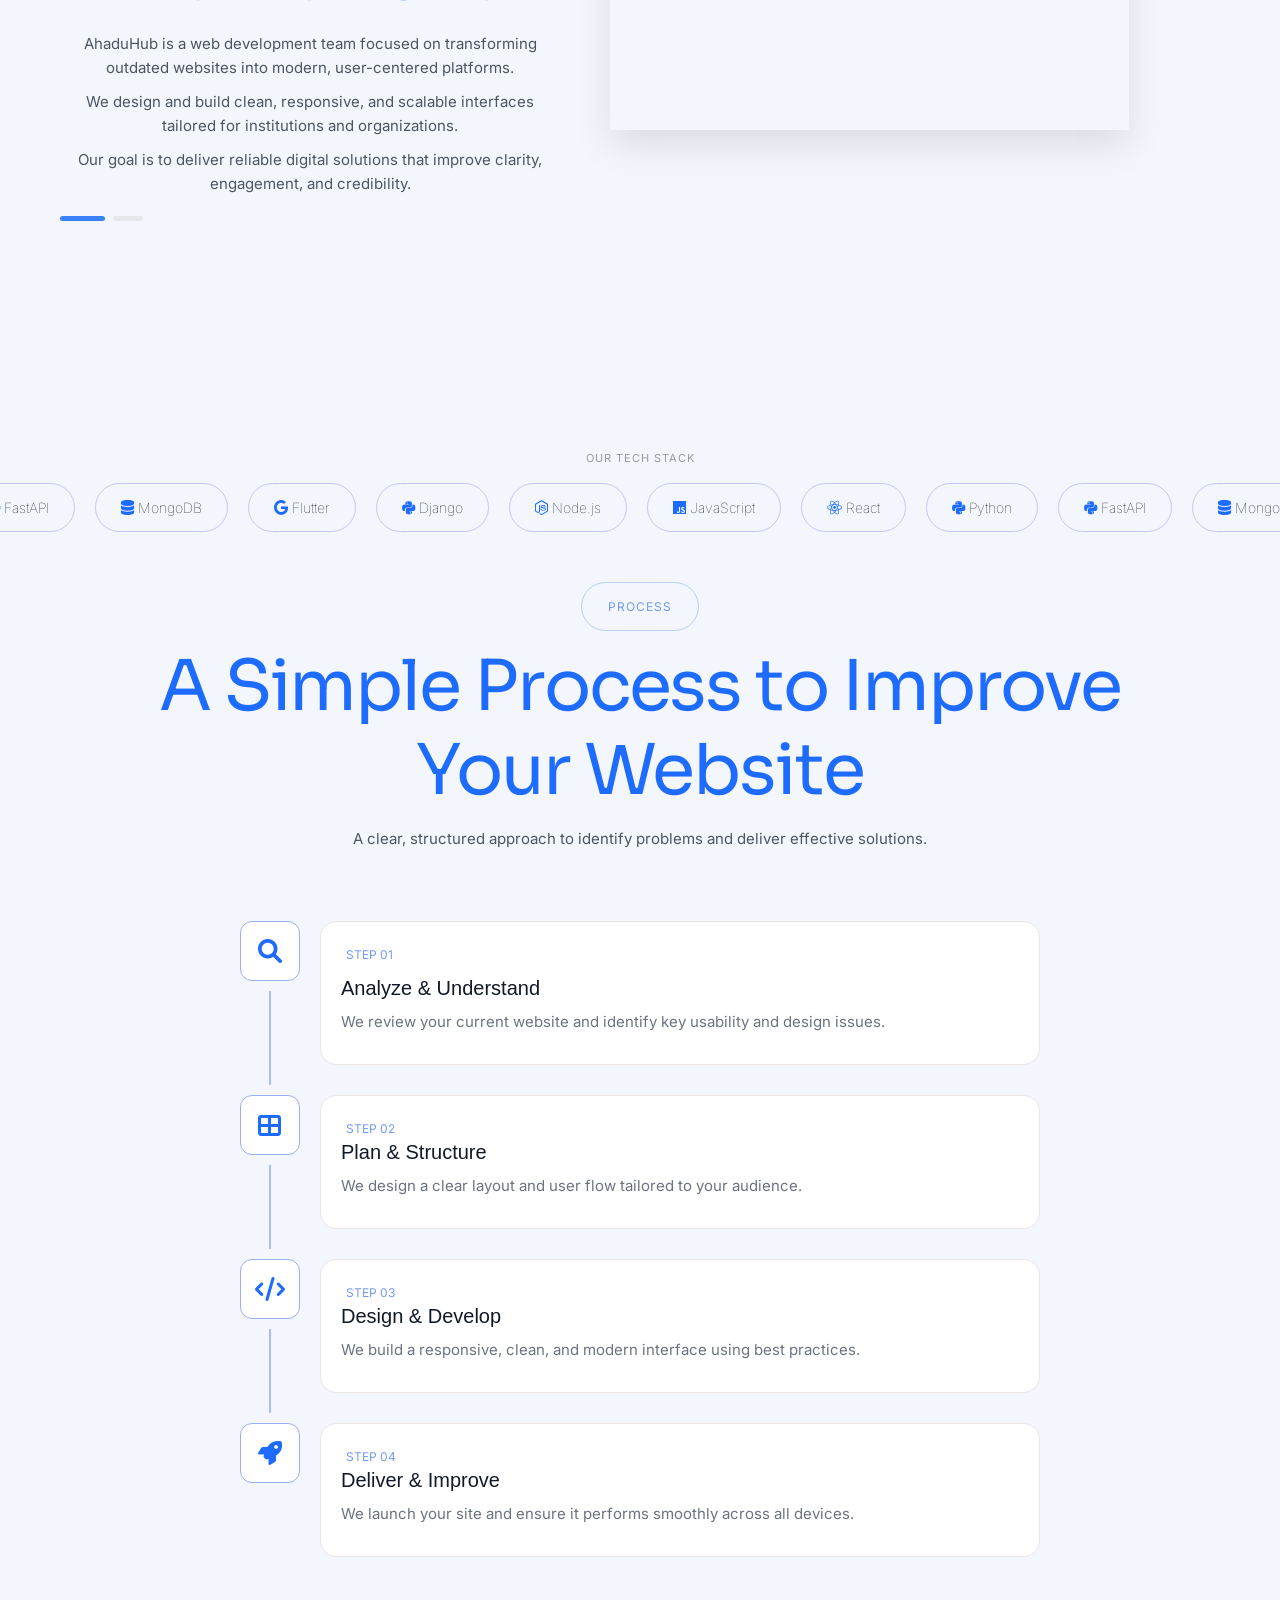
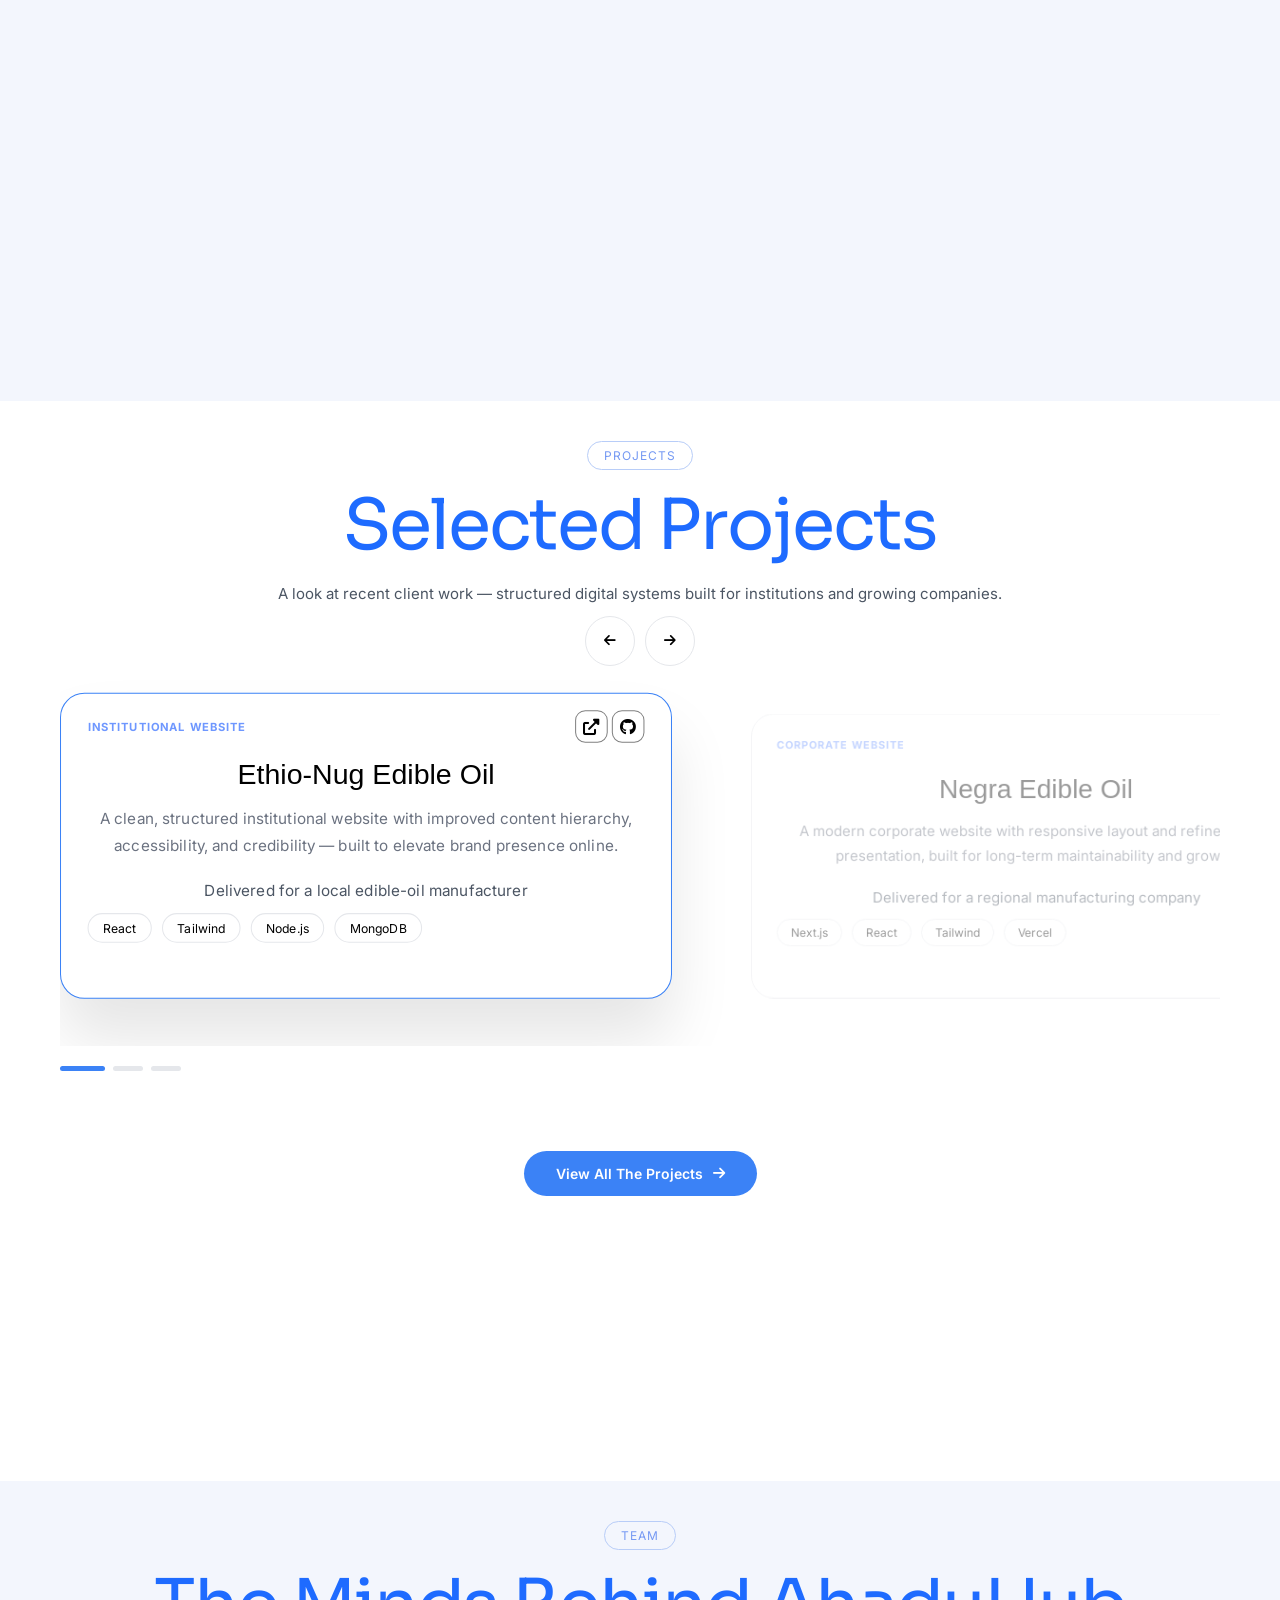
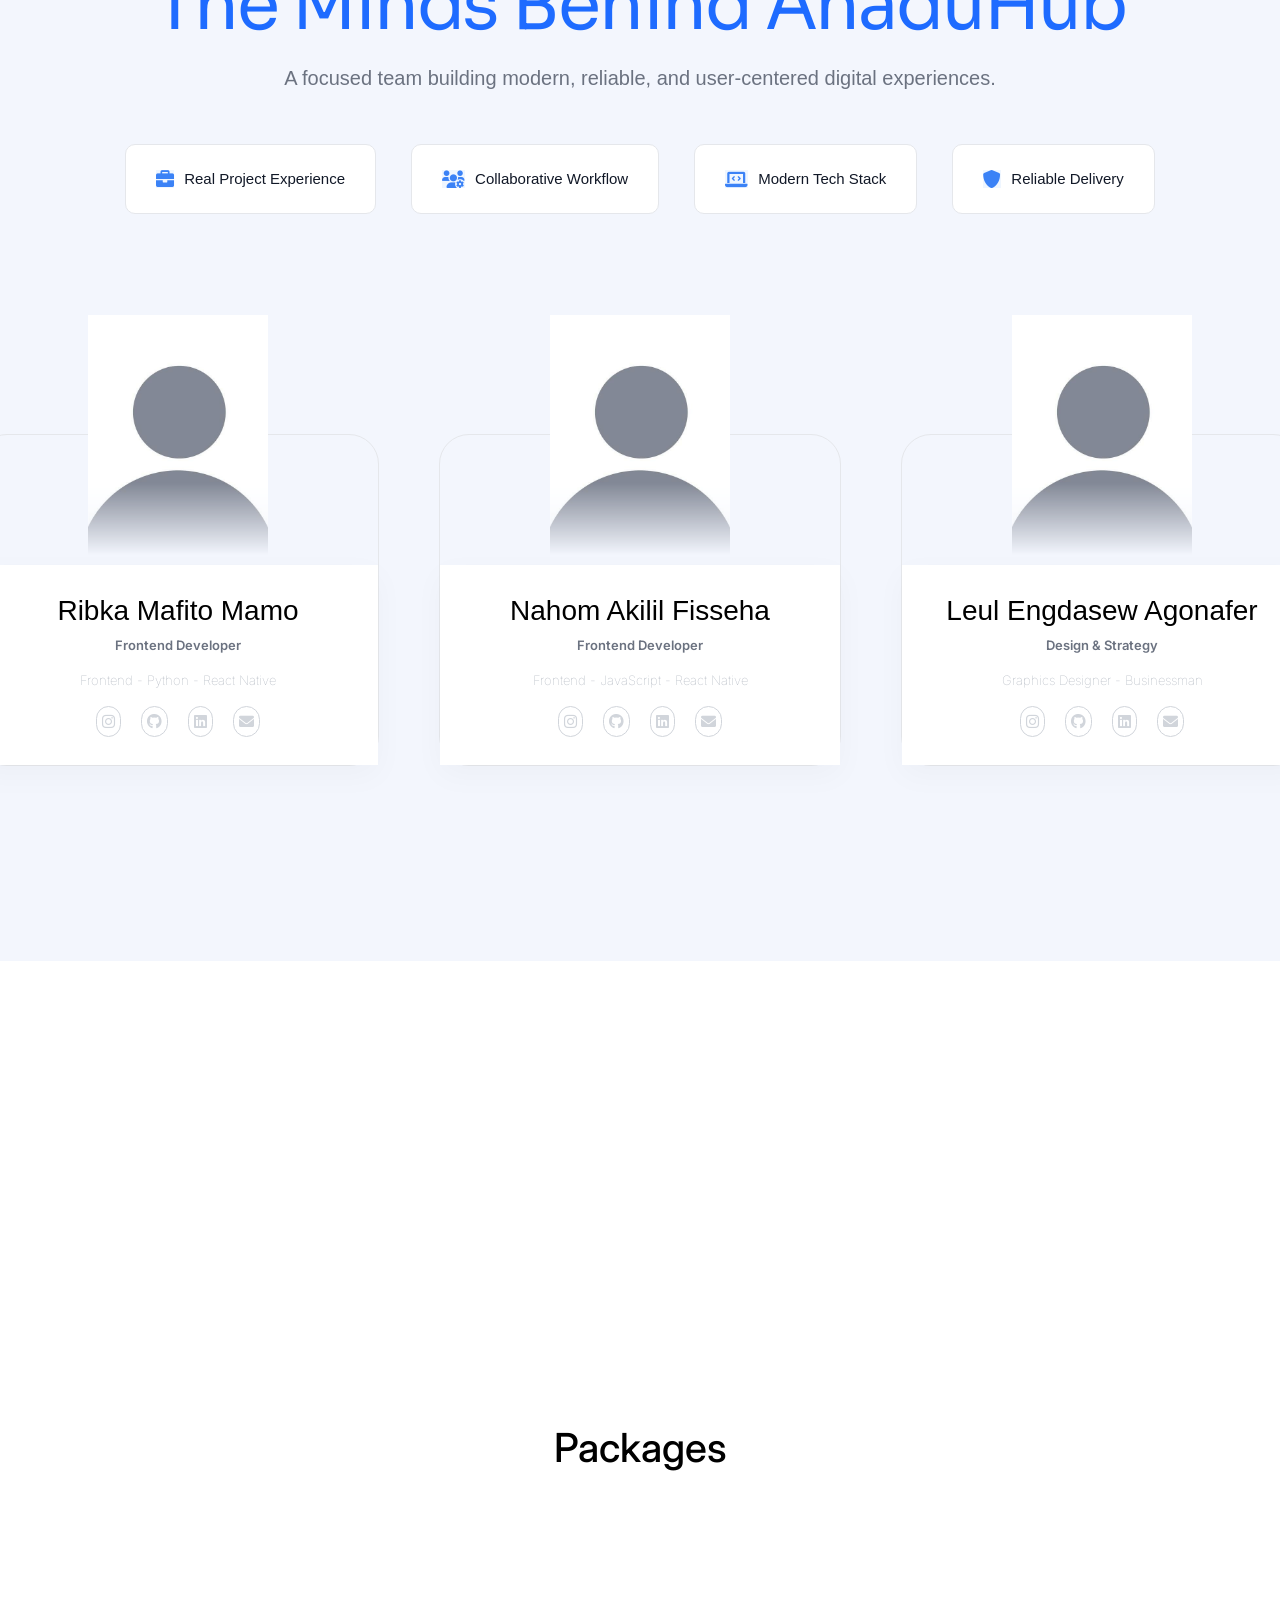
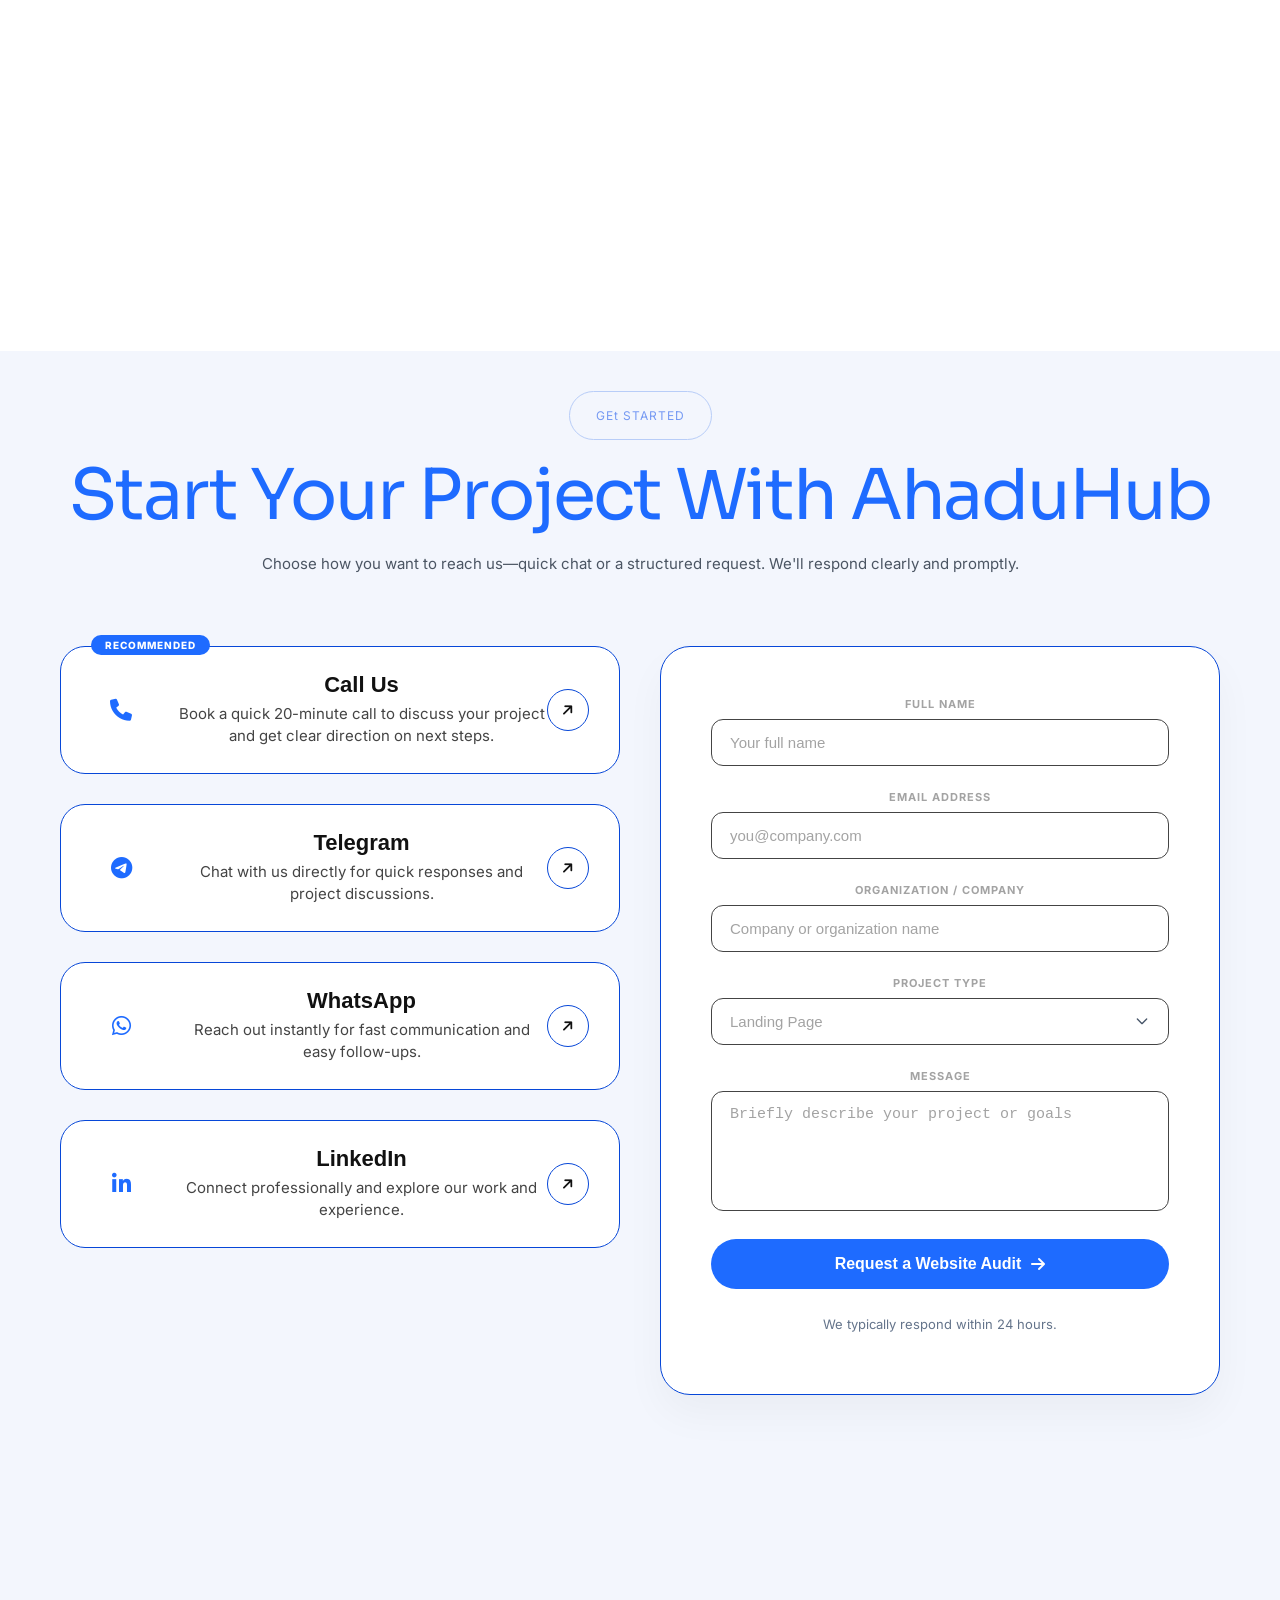
==== commit 6a1f9810: "i brought all of the sections" ====
--- a/index.html
+++ b/index.html
@@ -385,10 +385,343 @@
     </section>
 
     </section>
-      <section class="demo-section" id="projects"><h2>Projects</h2></section>
-      <section class="demo-section" id="team"><h2>Team</h2></section>
+      <section class="demo-section" id="projects">    <section class="projects-section">
+      <div class="container">
+        <!-- Header -->
+        <div class="projects-header">
+          <div class="header-text">
+            <span class="section-tag">PROJECTS</span>
+            <h1>Selected Projects</h1>
+            <p>
+              A look at recent client work — structured digital systems built
+              for institutions and growing companies.
+            </p>
+          </div>
+          <div class="nav-arrows">
+            <button class="swiper-button-prev custom-nav" onclick="preProject()">
+              <i class="fas fa-arrow-left"></i>
+            </button>
+            <button class="swiper-button-next custom-nav" onclick="nextProject()">
+              <i class="fas fa-arrow-right"></i>
+            </button>
+          </div>
+        </div>
+
+        <!-- Slider Window -->
+        <div class="projects-swiper" id="swiper">
+          <!-- The moving belt -->
+          <div class="swiper-wrapper" id="cardWrapper">
+            <!-- Project Card 1 -->
+             <div class="cards" >
+            <div class="swiper-slide project-card"  >
+              <div class="card-top">
+                <span class="project-type">INSTITUTIONAL WEBSITE</span><br />
+                <div class="card-icons">
+                  <a href="#"><i class="fas fa-external-link-alt"></i></a>
+                  <a href="#"><i class="fab fa-github"></i></a>
+                </div>
+              </div>
+              <h3>Ethio-Nug Edible Oil</h3>
+              <p class="project-desc">
+                A clean, structured institutional website with improved content
+                hierarchy, accessibility, and credibility — built to elevate
+                brand presence online.
+              </p>
+              <p class="client-info">
+                Delivered for a local edible-oil manufacturer
+              </p>
+              <div class="tech-tags">
+                <span class="TT">React</span>
+                <span class="TT">Tailwind</span>
+                <span class="TT">Node.js</span>
+                <span class="TT">MongoDB</span>
+              </div>
+            </div>
+</div>
+<div class="cards" >
+            <!-- Project Card 2 -->
+            <div class="swiper-slide project-card">
+              <div class="card-top">
+                <span class="project-type">CORPORATE WEBSITE</span>
+                <div class="card-icons">
+                  <a href="#"><i class="fas fa-external-link-alt"></i></a>
+                  <a href="#"><i class="fab fa-github"></i></a>
+                </div>
+              </div>
+              <h3>Negra Edible Oil</h3>
+              <p class="project-desc">
+                A modern corporate website with responsive layout and refined
+                brand presentation, built for long-term maintainability and
+                growth.
+              </p>
+              <p class="client-info">
+                Delivered for a regional manufacturing company
+              </p>
+              <div class="tech-tags">
+                <span class="TT">Next.js</span>
+                <span class="TT">React</span>
+                <span class="TT">Tailwind</span>
+                <span class="TT">Vercel</span>
+              </div>
+            </div>
+</div>
+            <!-- Project Card 3 -->
+             <div class="cards" >
+            <div class="swiper-slide project-card" >
+              <div class="card-top">
+                <span class="project-type">LEARNING PLATFORM</span>
+                <div class="card-icons">
+                  <a href="#"><i class="fas fa-external-link-alt"></i></a>
+                  <a href="#"><i class="fab fa-github"></i></a>
+                </div>
+              </div>
+              <h3>LearnHub Academy</h3>
+              <p class="project-desc">
+                A full-stack learning platform supporting course management,
+                progress tracking, and structured content delivery for online
+                students.
+              </p>
+              <p class="client-info">
+                Delivered for a private training organization
+              </p>
+              <div class="tech-tags">
+                <span class="TT">React</span>
+                <span class="TT">FastAPI</span>
+                <span class="TT">PostgreSQL</span>
+                <span class="TT">Tailwind</span>
+              </div>
+            </div>
+            </div>
+          </div>
+        </div>
+
+        <!-- Indicators -->
+        <div class="indicators">
+          <span class="dot" onclick="showProjectSlide(0)"></span>
+          <span class="dot" onclick="showProjectSlide(1)"></span>
+          <span class="dot" onclick="showProjectSlide(2)"></span>
+        </div>
+
+        <!-- Footer -->
+        <div class="projects-footer">
+          <a href="#" class="view-projects-btn">
+            View All The Projects <i class="fas fa-arrow-right"></i>
+          </a>
+        </div>
+      </div>
+    </section></section>
+      <section class="demo-section" id="team">    <section class="team-section">
+    <div class="container">
+        <!-- Section Header -->
+        <div class="team-header">
+            <span class="tag">TEAM</span>
+            <h1>The Minds Behind AhaduHub</h1>
+            <p>A focused team building modern, reliable, and user-centered digital experiences.</p>
+        </div>
+
+        <!-- Value Badges -->
+        <div class="value-badges">
+            <div class="value-item">
+                <i class="fas fa-briefcase"></i>
+                <span>Real Project Experience</span>
+            </div>
+            <div class="value-item">
+                <i class="fas fa-users-cog"></i>
+                <span>Collaborative Workflow</span>
+            </div>
+            <div class="value-item">
+                <i class="fas fa-laptop-code"></i>
+                <span>Modern Tech Stack</span>
+            </div>
+            <div class="value-item">
+                <i class="fas fa-shield-alt"></i>
+                <span>Reliable Delivery</span>
+            </div>
+        </div>
+
+        <!-- Team Grid -->
+        <div class="team-grid">
+            <!-- Member 1 -->
+            <div class="team-card">
+                <div class="image-wrapper">
+                    <img src="image.png" alt="Ribka Mafito Mamo">
+                </div>
+                <div class="team-info">
+                    <h3>Ribka Mafito Mamo</h3>
+                    <p class="role">Frontend Developer</p>
+                    <p class="skills">Frontend - Python - React Native</p>
+
+                <div class="socials">
+                    <a href="#"><i class="fab fa-instagram"></i></a>
+                    <a href="#"><i class="fab fa-github"></i></a>
+                    <a href="#"><i class="fab fa-linkedin"></i></a>
+                    <a href="#"><i class="fas fa-envelope"></i></a>
+                </div>
+            </div>
+</div>
+            <!-- Member 2 -->
+                      <div class="team-card">
+                <div class="image-wrapper">
+                    <img src="image.png" alt="Nahom Akilil Fisseha">
+                </div>
+                <div class="team-info">
+                    <h3>Nahom Akilil Fisseha</h3>
+                    <p class="role">Frontend Developer</p>
+                    <p class="skills">Frontend - JavaScript - React Native</p>
+
+                <div class="socials">
+                    <a href="#"><i class="fab fa-instagram"></i></a>
+                    <a href="#"><i class="fab fa-github"></i></a>
+                    <a href="#"><i class="fab fa-linkedin"></i></a>
+                    <a href="#"><i class="fas fa-envelope"></i></a>
+                </div>
+            </div>
+</div>
+            <!-- Member 3 -->
+            <div class="team-card">
+                <div class="image-wrapper">
+                    <img src="image.png" alt="Leul Engdasew Agonafer">
+                </div>
+                <div class="team-info">
+                    <h3>Leul Engdasew Agonafer</h3>
+                    <p class="role">Design & Strategy</p>
+                    <p class="skills">Graphics Designer - Businessman</p>
+
+                <div class="socials">
+                    <a href="#"><i class="fab fa-instagram"></i></a>
+                    <a href="#"><i class="fab fa-github"></i></a>
+                    <a href="#"><i class="fab fa-linkedin"></i></a>
+                    <a href="#"><i class="fas fa-envelope"></i></a>
+                </div>
+            </div>
+</div>
+        </div>
+    </div>
+</section></section>
       <section class="demo-section" id="packages"><h2>Packages</h2></section>
-      <section class="demo-section" id="contact"><h2>Contact</h2></section>
+      <section class="demo-section" id="contact">    <div class="text-item2 active">
+      <span class="tag2">GEt STARTED</span>
+      <h1>Start Your Project With AhaduHub</h1>
+      <p>
+        Choose how you want to reach us—quick chat or a structured request. We'll respond clearly and promptly.
+      </p>
+    </div>
+    <div class="container contact-layout">
+<div class="contact-list">
+    
+    <!-- Card 1: Call Us (Recommended) -->
+    <a href="tel:+123456789" class="contact-card">
+        <span class="badge">RECOMMENDED</span>
+        <div class="card-left">
+            <div class="icon-circle main-icon">
+                <i class="fa-solid fa-phone"></i>
+            </div>
+            <div class="card-text">
+                <h3>Call Us</h3>
+                <p>Book a quick 20-minute call to discuss your project and get clear direction on next steps.</p>
+            </div>
+        </div>
+        <div class="icon-circle arrow-icon">
+            <i class="fa-solid fa-arrow-right"></i>
+        </div>
+    </a>
+
+    <!-- Card 2: Telegram -->
+    <a href="#" class="contact-card">
+        <div class="card-left">
+            <div class="icon-circle main-icon">
+                <i class="fa-brands fa-telegram"></i>
+            </div>
+            <div class="card-text">
+                <h3>Telegram</h3>
+                <p>Chat with us directly for quick responses and project discussions.</p>
+            </div>
+        </div>
+        <div class="icon-circle arrow-icon">
+            <i class="fa-solid fa-arrow-right"></i>
+        </div>
+    </a>
+
+    <!-- Card 3: WhatsApp -->
+    <a href="#" class="contact-card">
+        <div class="card-left">
+            <div class="icon-circle main-icon">
+                <i class="fa-brands fa-whatsapp"></i>
+            </div>
+            <div class="card-text">
+                <h3>WhatsApp</h3>
+                <p>Reach out instantly for fast communication and easy follow-ups.</p>
+            </div>
+        </div>
+        <div class="icon-circle arrow-icon">
+            <i class="fa-solid fa-arrow-right"></i>
+        </div>
+    </a>
+
+    <!-- Card 4: LinkedIn -->
+    <a href="#" class="contact-card">
+        <div class="card-left">
+            <div class="icon-circle main-icon">
+                <i class="fa-brands fa-linkedin-in"></i>
+            </div>
+            <div class="card-text">
+                <h3>LinkedIn</h3>
+                <p>Connect professionally and explore our work and experience.</p>
+            </div>
+        </div>
+        <div class="icon-circle arrow-icon">
+            <i class="fa-solid fa-arrow-right"></i>
+        </div>
+    </a>
+
+</div>
+<div class="contact-form-container">
+<div class="form-card">
+    <form>
+        <!-- Full Name -->
+        <div class="form-group">
+            <label for="name">Full Name</label>
+            <input type="text" id="name" placeholder="Your full name">
+        </div>
+
+        <!-- Email Address -->
+        <div class="form-group">
+            <label for="email">Email Address</label>
+            <input type="email" id="email" placeholder="you@company.com">
+        </div>
+
+        <!-- Organization -->
+        <div class="form-group">
+            <label for="org">Organization / Company</label>
+            <input type="text" id="org" placeholder="Company or organization name">
+        </div>
+
+        <!-- Project Type -->
+        <div class="form-group">
+            <label for="project">Project Type</label>
+            <select id="project">
+                <option value="landing">Landing Page</option>
+                <option value="corporate">Corporate Website</option>
+                <option value="saas">SaaS Platform</option>
+            </select>
+        </div>
+
+        <!-- Message -->
+        <div class="form-group">
+            <label for="message">Message</label>
+            <textarea id="message" placeholder="Briefly describe your project or goals"></textarea>
+        </div>
+
+        <!-- Submit Button -->
+        <button type="submit" class="submit-btn">
+            Request a Website Audit <i class="fas fa-arrow-right"></i>
+        </button>
+
+        <p class="footer-note">We typically respond within 24 hours.</p>
+    </form>
+</div>
+</div>
+</div></section>
     </main>
     <!-- ══════════════════════════ END DEMO ═══════════════════════════ -->
 
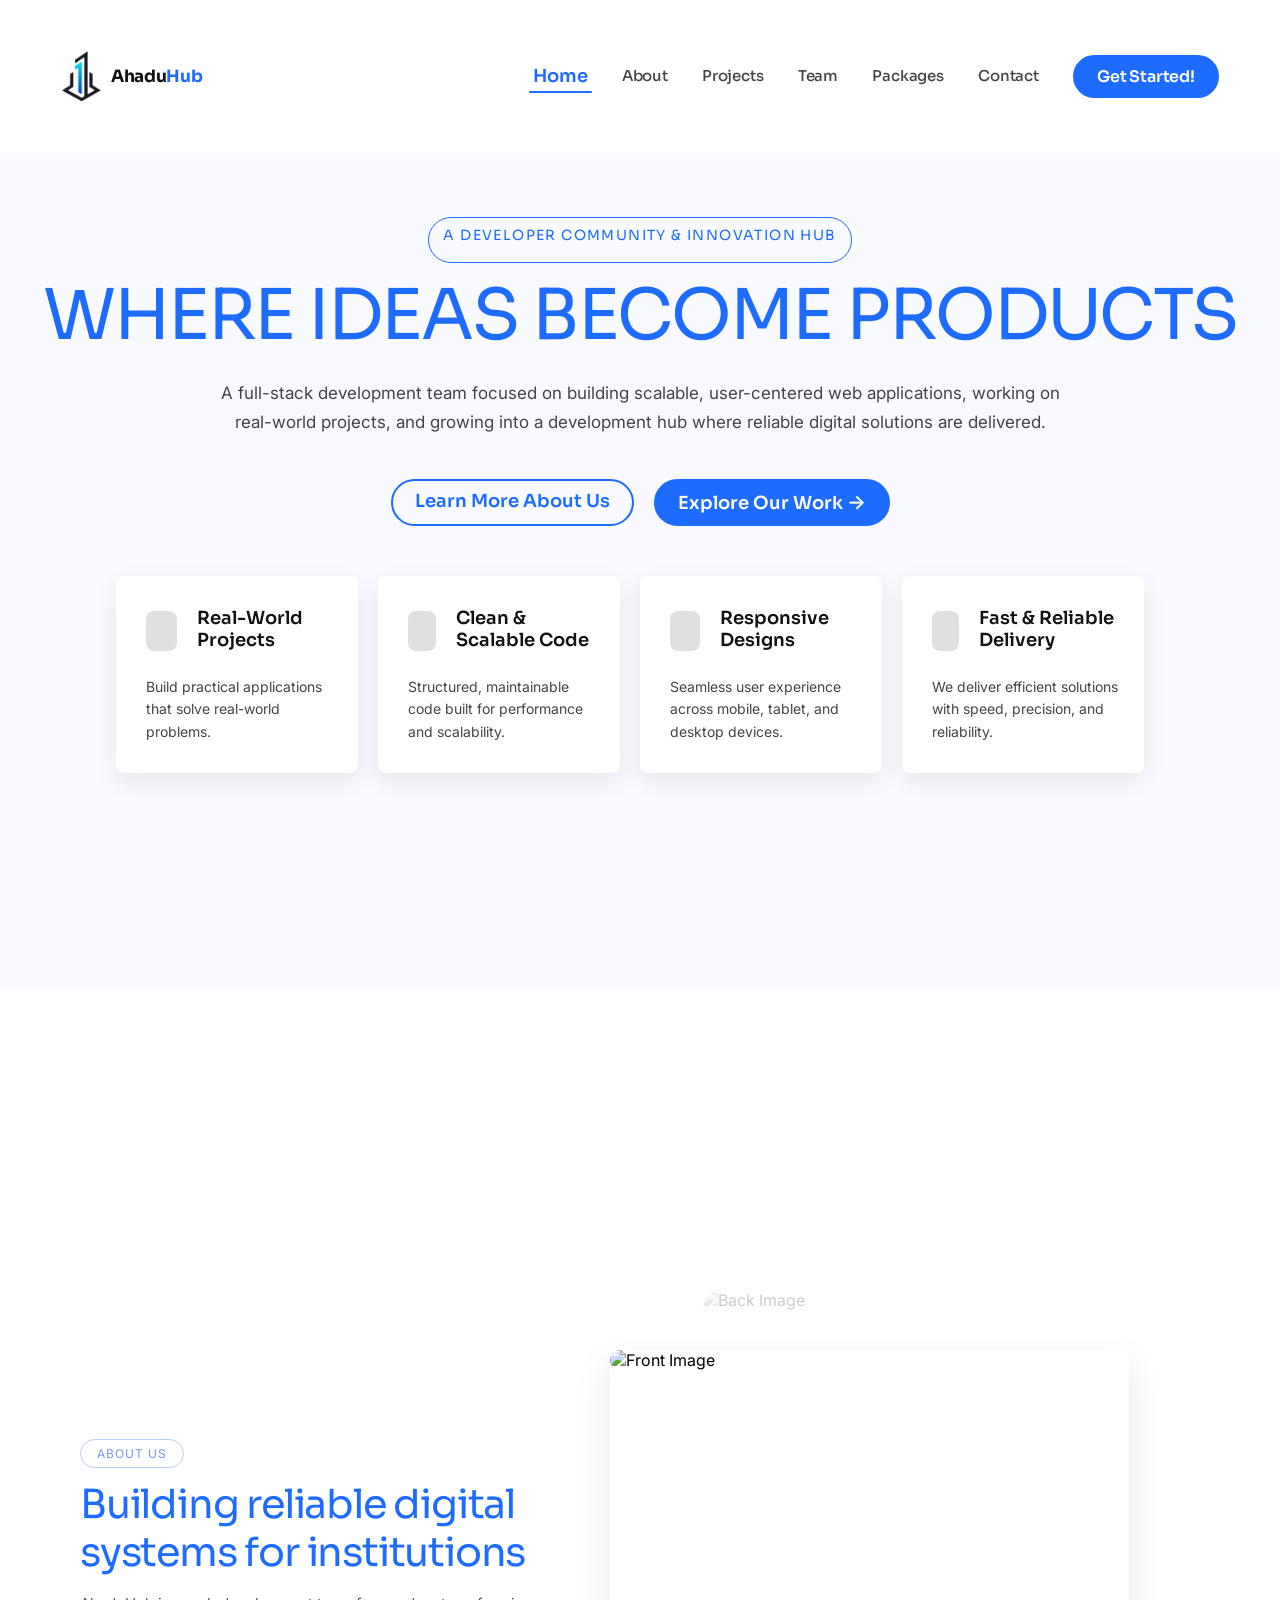
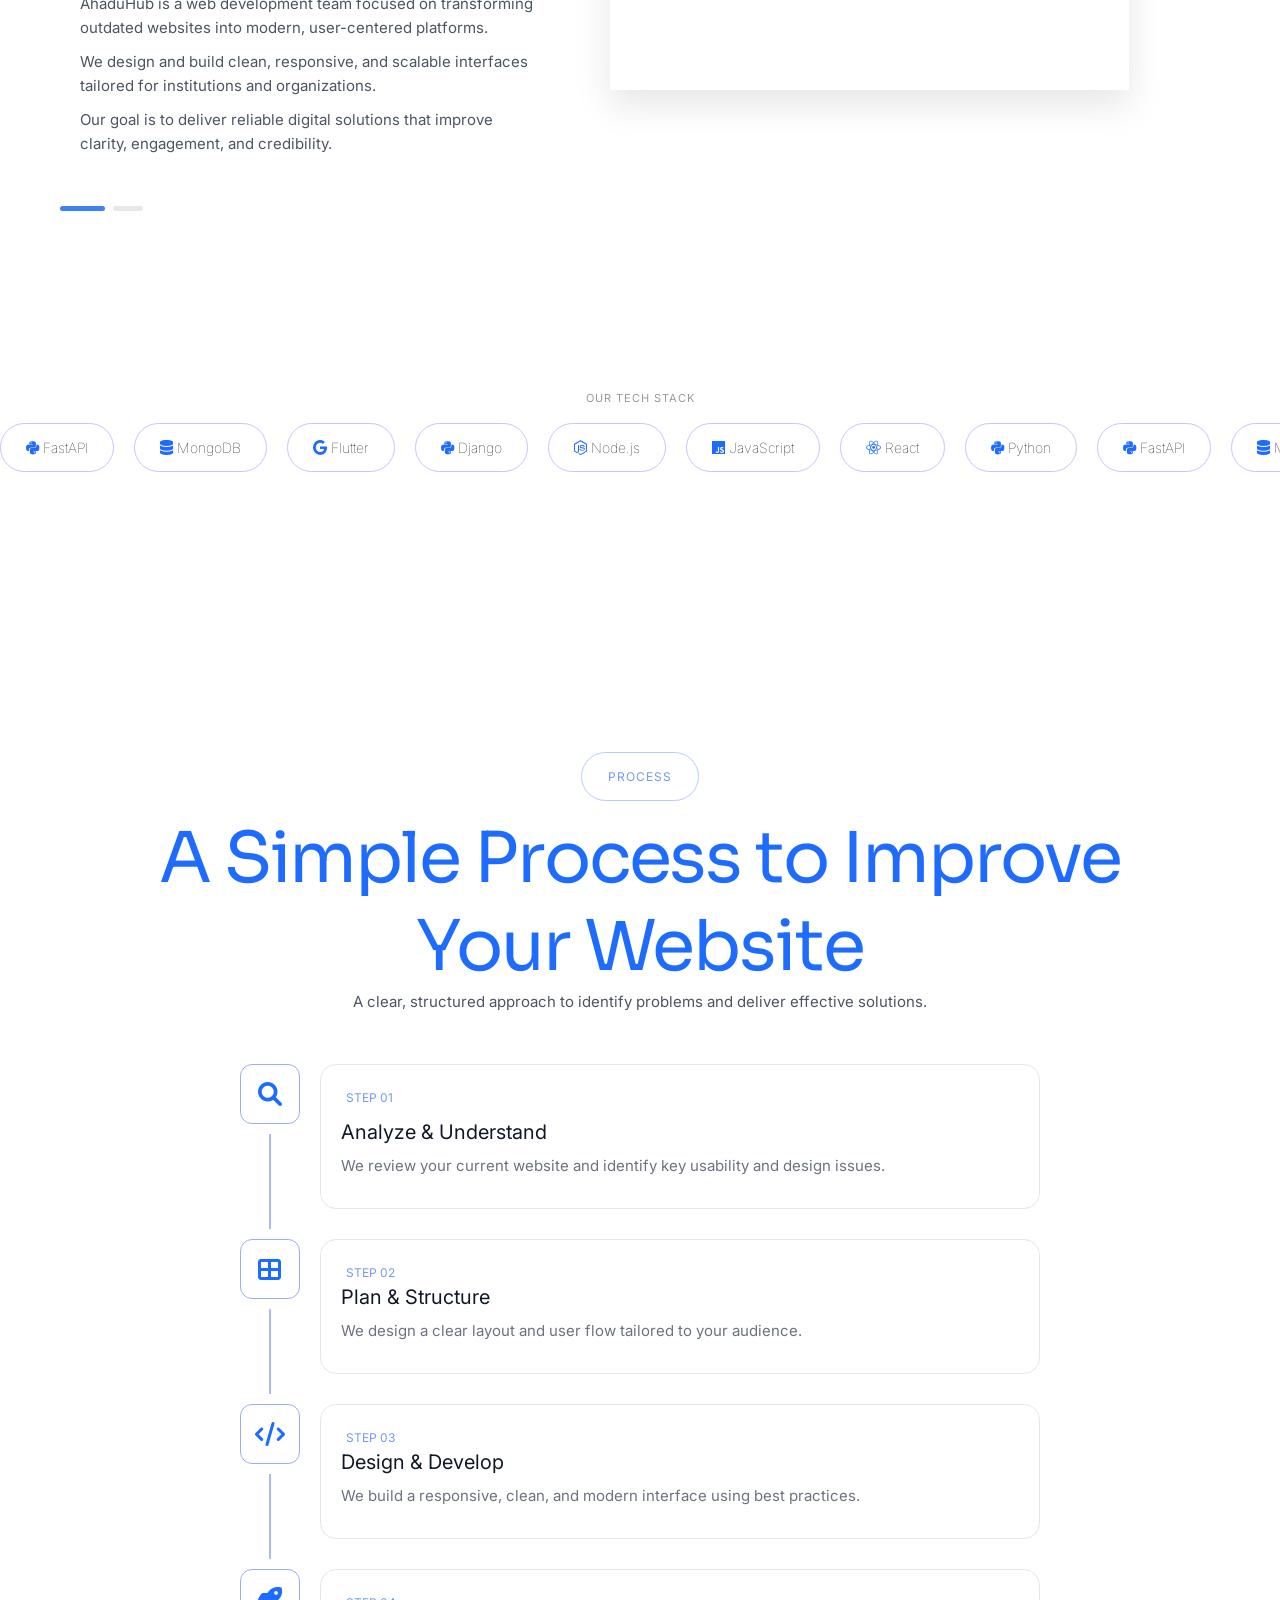
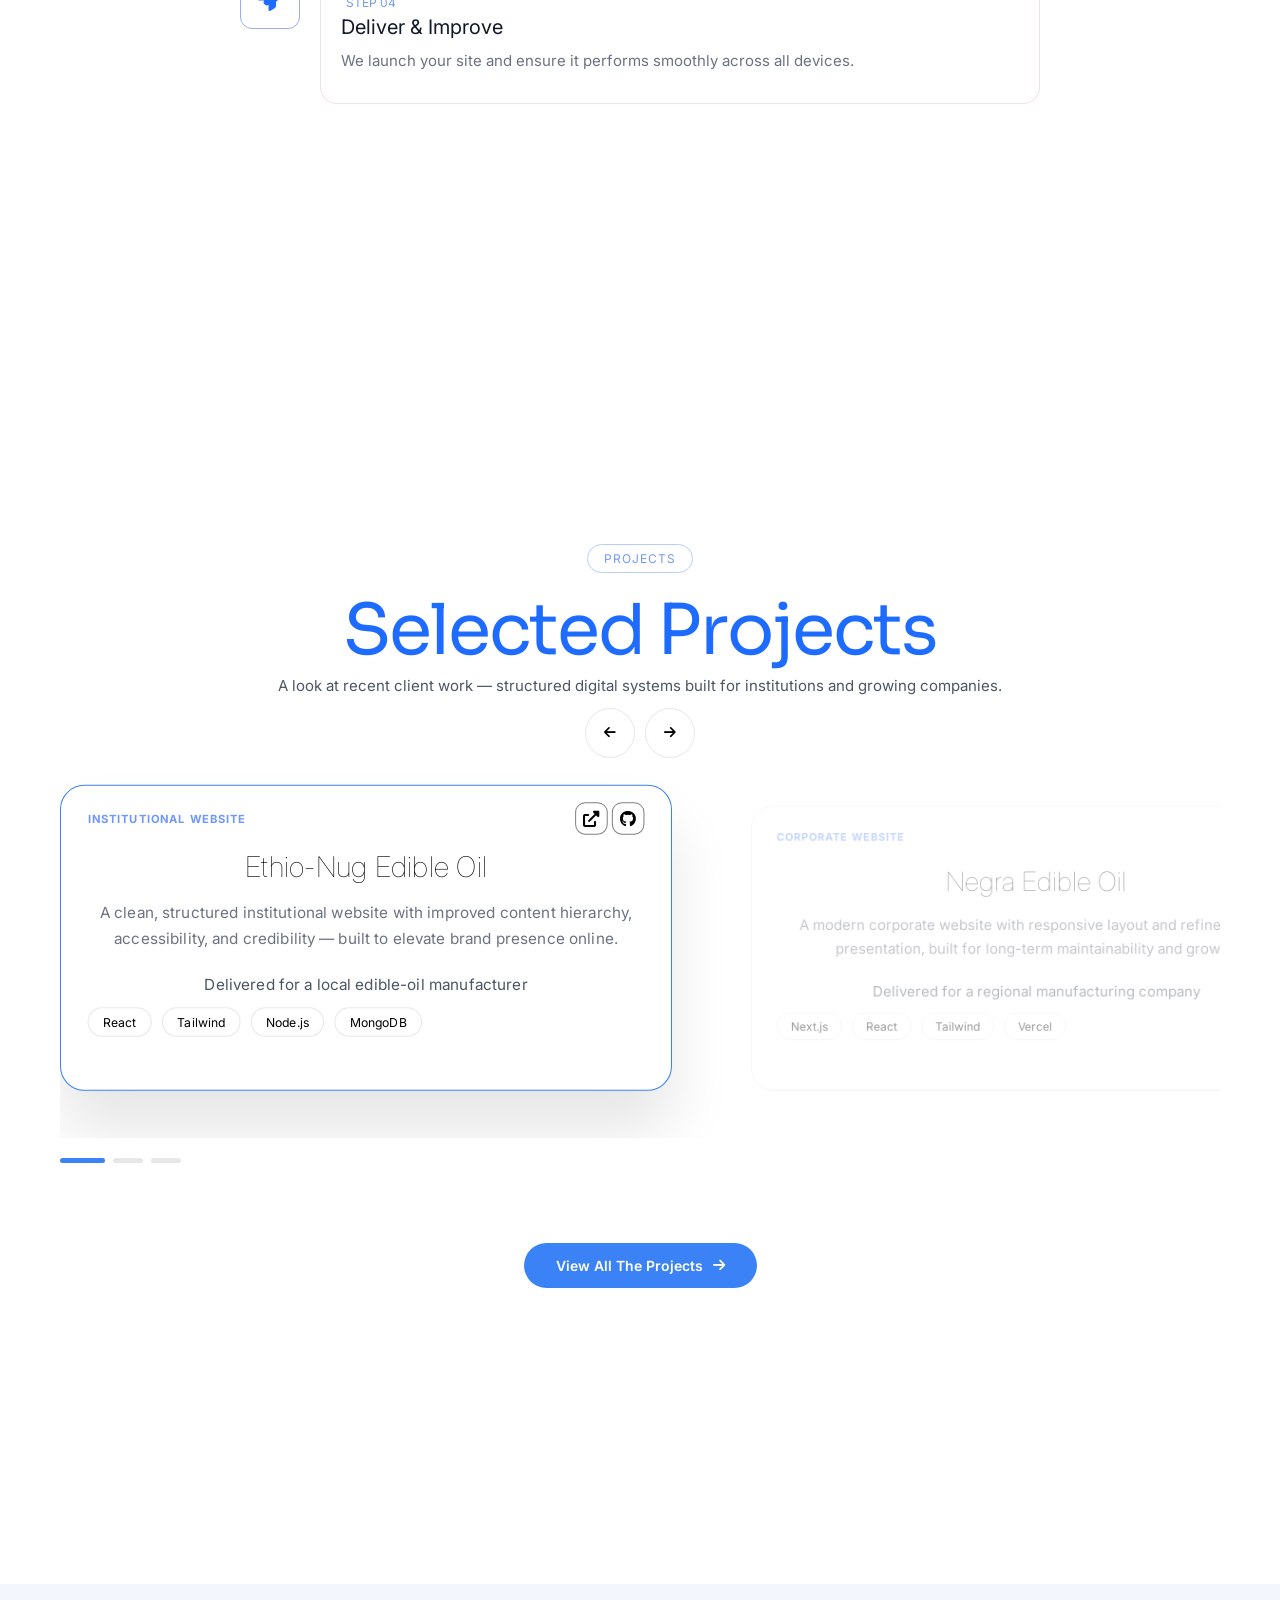
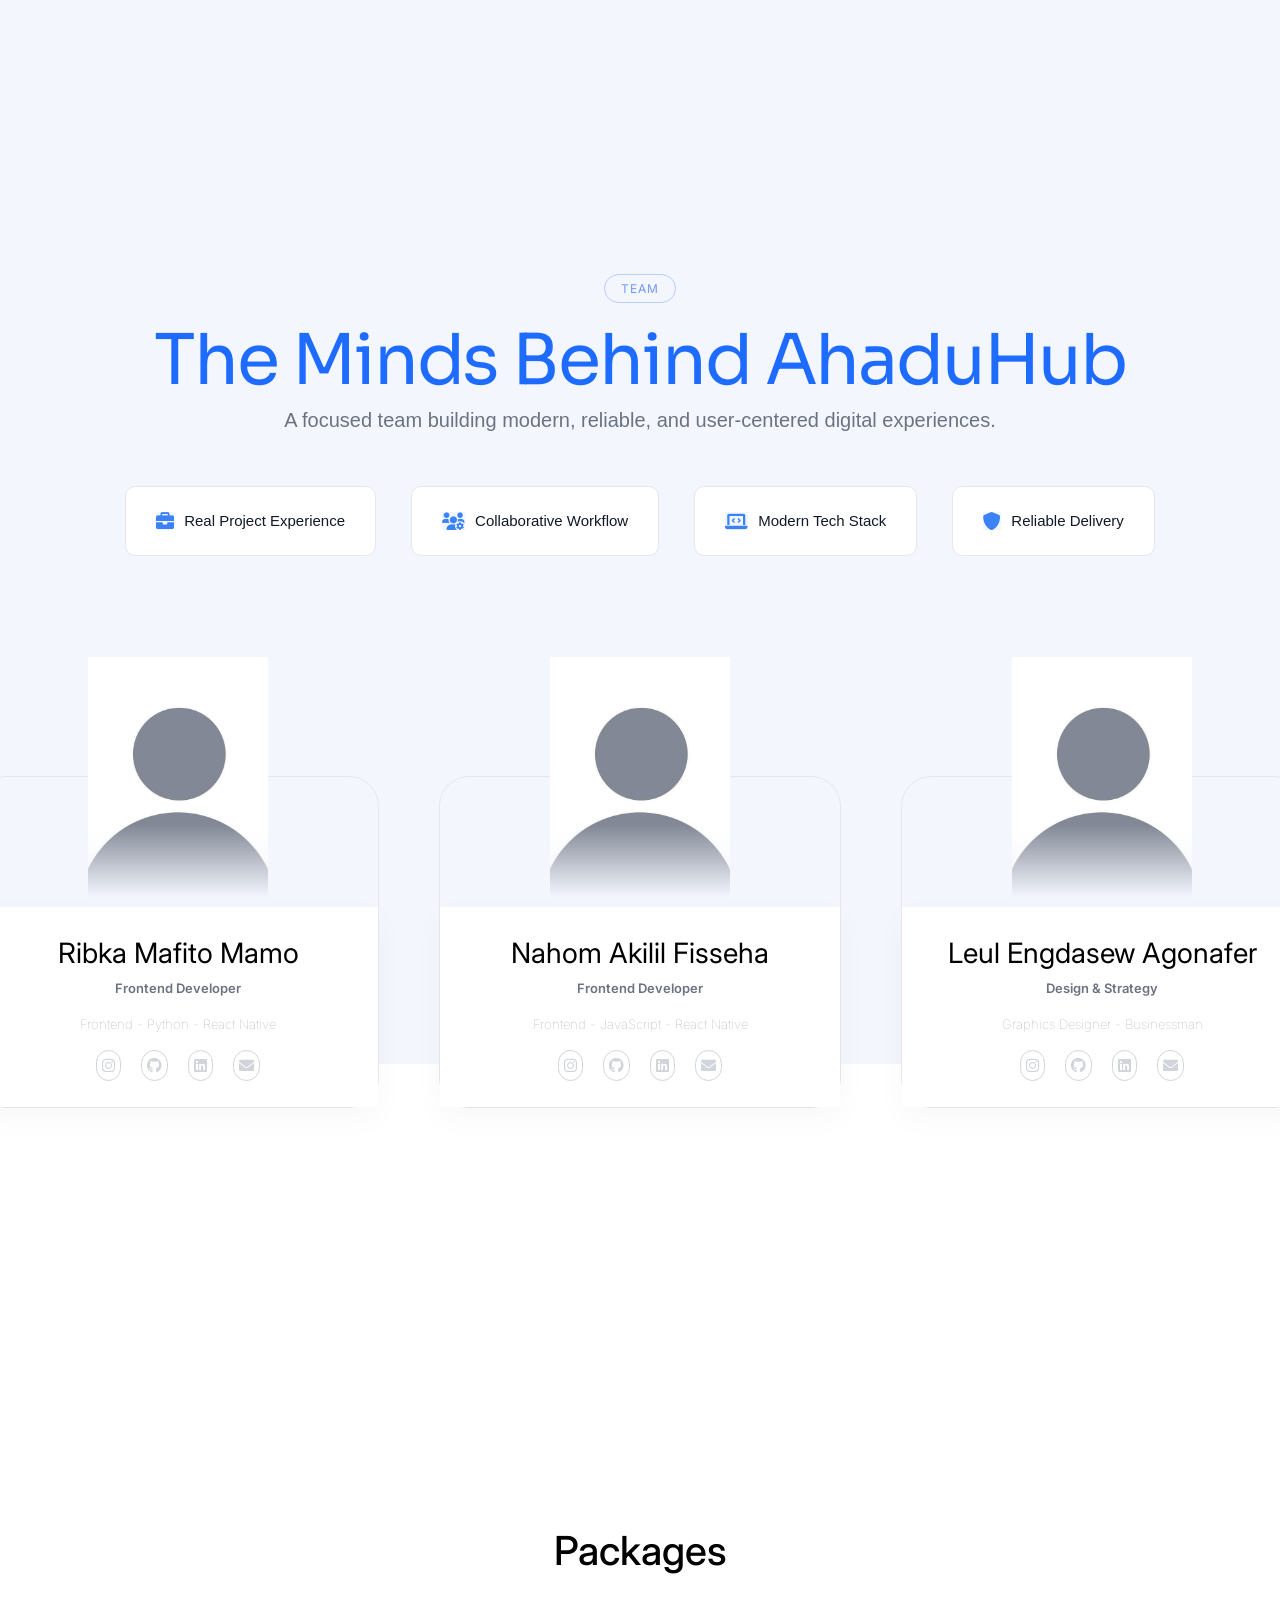
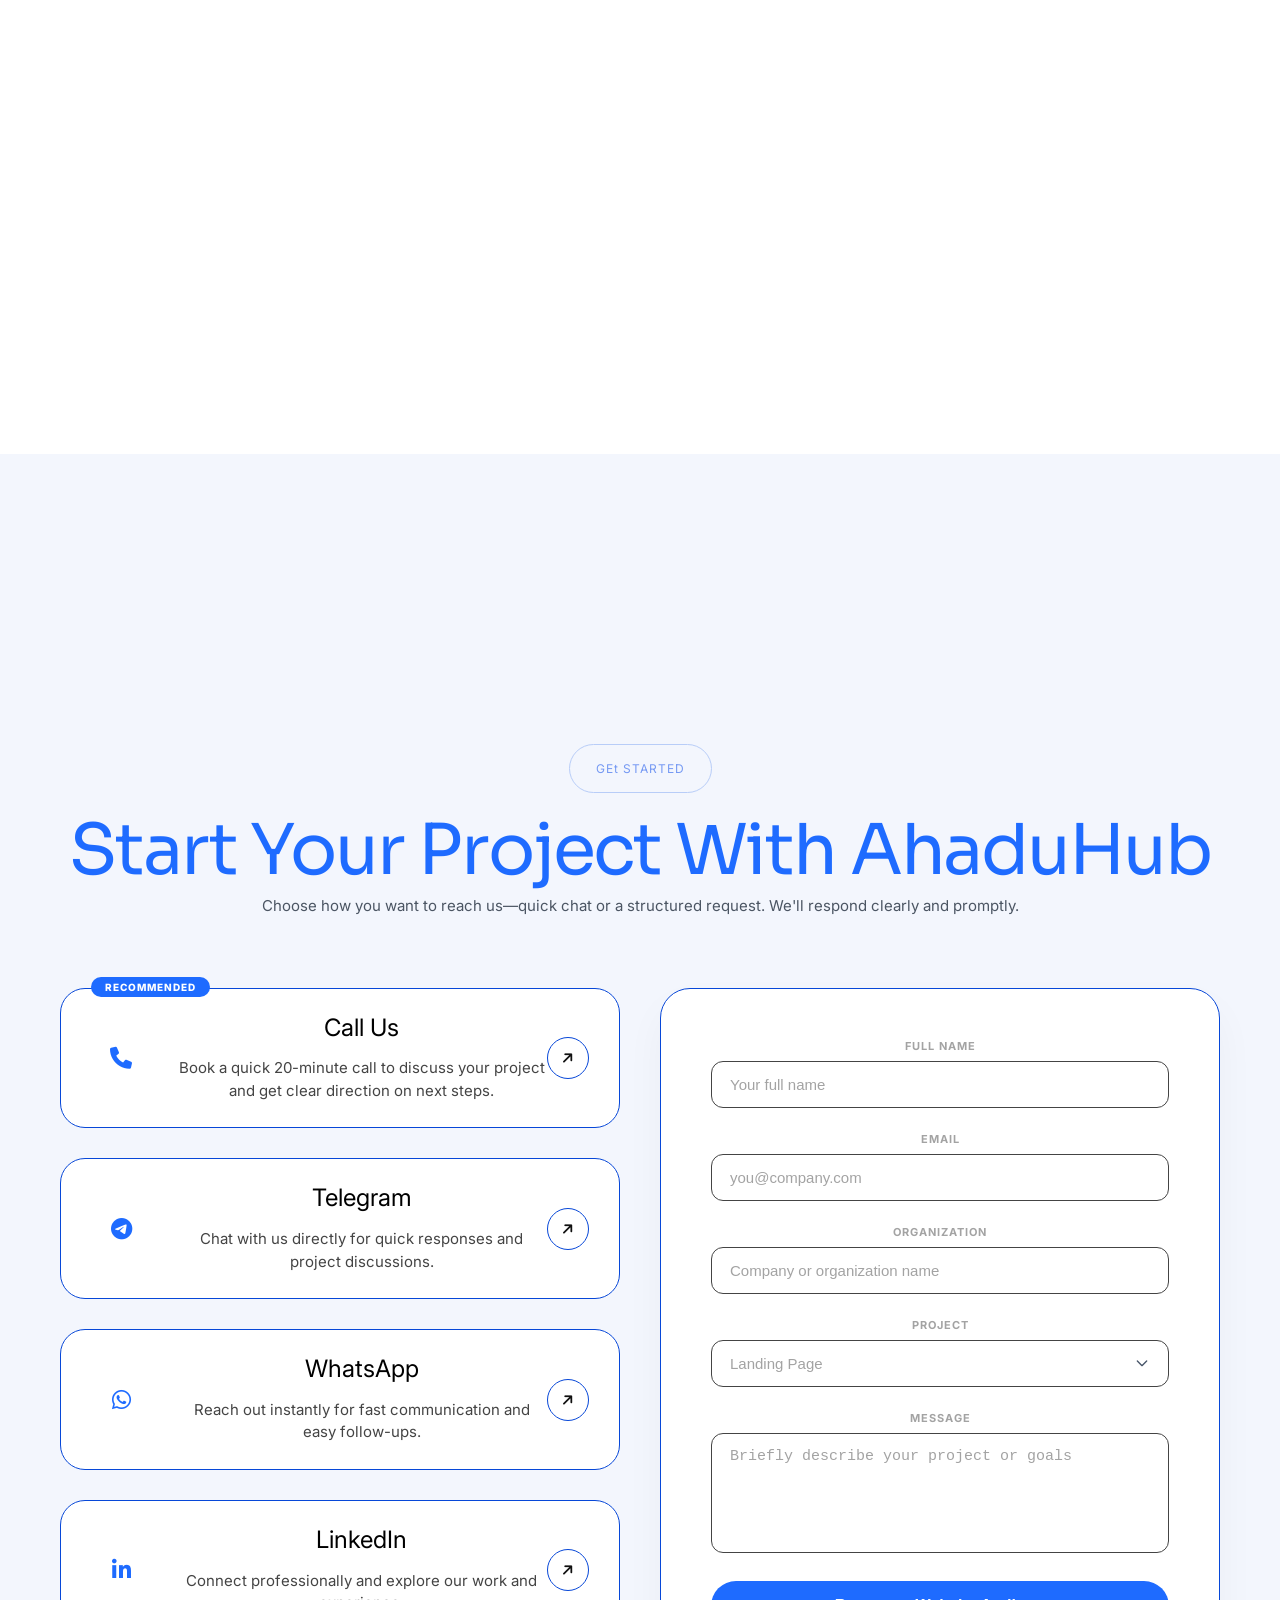
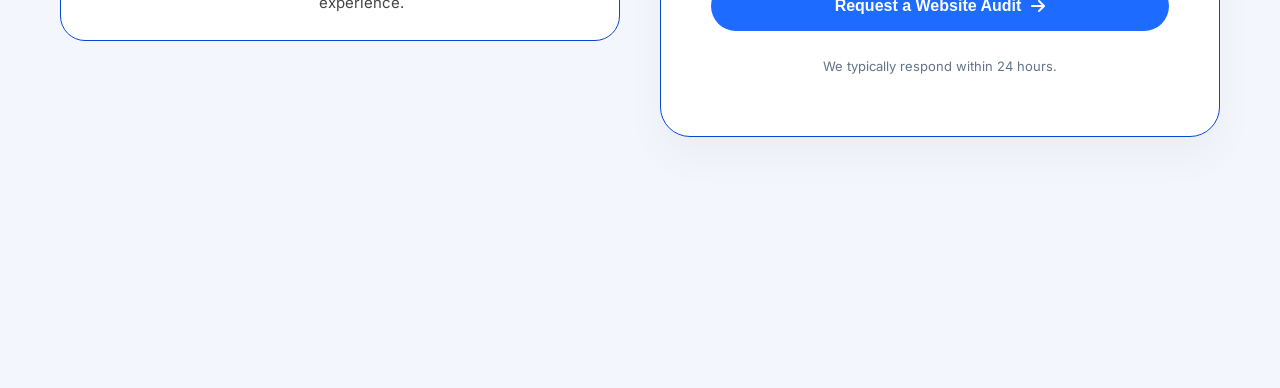
==== commit 526fd042: "did somethings and corrected the fonts" ====
--- a/index.html
+++ b/index.html
@@ -177,7 +177,7 @@
         </div>
       </section>
 
-      <section class="demo-section" id="about">
+      <section id="about">
           <main class="container hero-section">
       <!-- Text Side -->
       <div class="hero-text">
@@ -185,7 +185,7 @@
           <!-- Slide 1 -->
           <div class="text-item active">
             <span class="tag">ABOUT US</span>
-            <h1>Building reliable digital systems for institutions</h1>
+            <h1 class="about-h1">Building reliable digital systems for institutions</h1>
             <p>
               AhaduHub is a web development team focused on transforming
               outdated websites into modern, user-centered platforms.
@@ -202,7 +202,7 @@
           <!-- Slide 2 -->
           <div class="text-item">
             <span class="tag">OUR TEAM</span>
-            <h1>A growing team solving real-world problems</h1>
+            <h1 class="about-h1">A growing team solving real-world problems</h1>
             <p>
               We are a growing team of developers focused on real-world problem
               solving through modern technologies.
@@ -298,7 +298,7 @@
     </section>
     <div class="text-item2 active">
       <span class="tag2">PROCESS</span>
-      <h1>A Simple Process to Improve <br />Your Website</h1>
+      <h1 class="about1-h1">A Simple Process to Improve <br />Your Website</h1>
       <p>
         A clear, structured approach to identify problems and deliver effective
         solutions.
@@ -686,19 +686,19 @@
 
         <!-- Email Address -->
         <div class="form-group">
-            <label for="email">Email Address</label>
+            <label for="email">Email</label>
             <input type="email" id="email" placeholder="you@company.com">
         </div>
 
         <!-- Organization -->
         <div class="form-group">
-            <label for="org">Organization / Company</label>
+            <label for="org">Organization</label>
             <input type="text" id="org" placeholder="Company or organization name">
         </div>
 
         <!-- Project Type -->
         <div class="form-group">
-            <label for="project">Project Type</label>
+            <label for="project">Project</label>
             <select id="project">
                 <option value="landing">Landing Page</option>
                 <option value="corporate">Corporate Website</option>
--- a/style.css
+++ b/style.css
@@ -36,6 +36,7 @@
   color: var(--text-primary);
   background: var(--bg-white);
   -webkit-font-smoothing: antialiased;
+  overflow-x: hidden;
 }
 
 a {
@@ -486,11 +487,13 @@
 }
 
 .card-container {
-  display: flex;
+  display: inline-flex;
   gap: 20px;
   margin-top: 30px;
   width: 85%;
   cursor: pointer;
+  padding-right: 20px;
+  justify-content: center;
 }
 
 .card-container .card {
@@ -527,7 +530,9 @@
 .card-container .card:hover::after {
   transform: scaleX(1);
 }
-
+.card-top{
+  text-align: left;
+}
 .icon{
   width: 40px;
   height: 40px;
--- a/AhaduPro.css
+++ b/AhaduPro.css
@@ -4,7 +4,11 @@
     --text-light: #6b7280;
     --card-border: #e5e7eb;
 }
-
+*, *::before, *::after {
+  box-sizing: border-box;
+  margin: 0;
+  padding: 0;
+}
 body { font-family: 'Inter', sans-serif; background-color: #ffffff; margin: 0; }
 
 .container { max-width: 1200px; margin: 0 auto; padding: 0 20px; }
--- a/Ahadu.css
+++ b/Ahadu.css
@@ -48,6 +48,7 @@
 .text-item {
     position: absolute; /* Stack items on top of each other */
     top: 0;
+   padding:20px;
     left: 0;
     opacity: 0;
     visibility: hidden;
@@ -102,7 +103,7 @@
     letter-spacing: 1px;
     text-align: center;
 }
-h1 { font-size: 40px; line-height: 1.2; margin-bottom: 15px; font-weight: 400; }
+.about-h1 { font-size: 40px; line-height: 1.2; margin-bottom: 15px; font-weight: 400; }
 p { color: #4b5563; line-height: 1.6; margin-bottom: 10px; font-size: 15px; }
 
 /* Indicators (Bars) */
@@ -172,7 +173,14 @@
     text-align: center;
 
 }
-
+h1{
+      font-family: var(--font-sora);
+  font-size: clamp(43px, 8vw, 70px);
+  font-weight: 400;
+  color: var(--brand-blue);
+  letter-spacing: -0.03em;
+  margin-top: -12px;
+}
 .step1{
     border: 1px solid #eee;
     
@@ -201,10 +209,7 @@
 
 }
 h3{
-    font-weight: 300;
-    font-size:1200px;
-    font-family:'Franklin Gothic Medium', 'Arial Narrow', Arial, sans-serif;
-}
+    font-size: 40px; line-height: 1.2; margin-bottom: 15px; font-weight: 400; }
 
 .process-step {
     display: flex;
@@ -321,6 +326,7 @@
 }
 
 @media (max-width: 768px) {
+    /* 1. Global Reset: Force natural flow and prevent horizontal overflow */
     body { 
         overflow-y: auto !important; 
         height: auto !important; 
@@ -330,114 +336,112 @@
 
     .container { 
         width: 100% !important; 
-        max-width: 100% !important;
-        padding: 0 20px !important; 
-        
-    }
-
+        max-width: 100vw !important;
+        padding: 0 20px !important; /* Fixes the 1000px height from base CSS */
+    }
+
+    /* 2. Hero Section: Standard Vertical Stack */
     .hero-section {
-      flex-direction: column !important;
-        align-items: center !important; 
-        text-align: center !important;
-        padding: 40px 10px !important;
-        gap: 20px !important; /* Space between text and image */
+        flex-direction: column !important;
+        align-items: flex-start !important; 
+        text-align: left !important;
+        padding: 40px 0 !important;
+        gap: 30px !important;
+        min-height: auto !important;
     }
 
     .hero-text { 
         width: 100% !important; 
         max-width: 100% !important;
-        text-align: left !important; /* Text stays on top */
-        padding: 20px;
-    }
-
-    .text-slider {
-        min-height: auto;
-    }
-
-    .text-item.active {
-        display: block !important;
-        opacity: 1 !important;
-        position: relative;
-    }
-
-    /* --- THE IMAGE AREA FIX --- */
-    /* 1. Reset container to a normal phone height */
-    /* 1. Fix the massive height and margin */
-      .hero-image-area {  
+        padding: 0 !important;
+        margin-bottom: 100px;
+        height: 400px ;
+    }
+
+    h1 { 
+        font-size: 28px !important; 
+        line-height: 1.2 !important;
+        margin-bottom: 15px !important;
+    }
+
+    /* 3. THE IMAGE AREA FIX: This prevents "tiny" images */
+    .hero-image-area {  
         width: 100% !important; 
-        height: 480px !important; /* Fixed height to contain the full stack */
-        margin-top: 20px !important;
-        margin-bottom: 120px !important; /* CRITICAL: Large margin pushes 'Tech Stack' down */
+        height: 400px !important; /* Realistic height for mobile viewport */
+        margin-top: 10px !important;
+        margin-bottom: 60px !important; /* Space for the stack offset at bottom */
         position: relative !important;
         display: flex !important;
         justify-content: center;
+        align-items: center;
         order: 2;
     }
 
-    /* Ensure the active group fills the area and is visible */
+    /* Ensure the group fills the container */
     .image-group.active {
         display: block !important;
         opacity: 1 !important;
         width: 100% !important;
         height: 100% !important;
         position: absolute !important;
-        top: 0 !important;
-        left: 0 !important;
-        padding: 0px !important; /* Optional: Adds padding for better mobile look */
-    }
-
-    /* 4. Positioning the Cards */
- .card-back { 
-        width: 85% !important; 
-        height: 80% !important; 
+        top: 0;
+        left: 0;
+    }
+
+    /* 4. Positioning the Cards: Use percentages for width to stay "Big" */
+    .card-back { 
+        width: 88% !important; 
+        height: 85% !important; 
         top: 0 !important; 
         right: 0 !important; 
         position: absolute !important;
         z-index: 1 !important;
-        background-color: #f3f4f6 !important;
         border-radius: 20px !important;
     }
 
     .card-front { 
-        width: 85% !important; 
-        height: 80% !important; 
+        width: 88% !important; 
+        height: 85% !important; 
         bottom: 0 !important; 
         left: 0 !important; 
         position: absolute !important;
         z-index: 2 !important;
-        background: white !important;
-        padding: 10px !important; 
+        padding: 8px !important; /* Thin border for the "frame" look */
         box-shadow: 0 15px 35px rgba(0,0,0,0.1) !important;
         border-radius: 20px !important;
     }
 
+    /* 5. Force the <img> tags to fill the cards without distorting */
     .card-back img, .card-front img {
         width: 100% !important;
         height: 100% !important;
-        object-fit: cover !important;
+        object-fit: cover !important; /* THIS IS KEY: fills the card */
+        display: block !important;
         border-radius: 15px !important;
     }
 
-    /* 4. Sections below the image */
+    /* 6. Fix for items below the hero */
     .tech-stack {
-        margin-top: 50px !important;
-        position: relative !important;
-        clear: both !important;
-    }
-
-    /* 5. Process Section Fix */
+        margin-top: 40px !important;
+        padding: 20px 0 !important;
+    }
+
     .process-container {
+        width: 100% !important;
+        padding: 0 !important;
         display: flex !important;
         flex-direction: column !important;
-        align-items: center !important;
-        gap: 20px !important;
-        width: 100% !important;
     }
 
     .process-step {
         width: 100% !important;
-        max-width: 500px !important;
-        margin-bottom: 20px !important;
-    }
-    
+        margin-bottom: 15px !important;
+        gap: 15px !important;
+    }
+}
+
+/* Extra tweak for very small screens (iPhone SE etc) */
+@media (max-width: 400px) {
+    h1 { font-size: 24px !important; }
+    .hero-image-area { height: 280px !important; }
 }
--- a/AhaduMem.css
+++ b/AhaduMem.css
@@ -22,6 +22,7 @@
 }
 
 .tag {
+    margin-top: 250px;
     display: inline-block;
     padding: 6px 16px;
     border: 1px solid #b8cdf8;
@@ -86,6 +87,7 @@
     background-color: #eff6ff;
 }
 
+
 .value-item:hover {
     box-shadow: 0 10px 15px -3px rgba(0, 0, 0, 0.05);
     border-color: #d1e0ff;
@@ -207,11 +209,14 @@
     .value-badges {
         flex-direction:column-reverse;
     }
-    .team-header h2 {
-        font-size: 28px;
-    }
-}
-@media (max-width: 992px) {
+    h1 {
+        font-size: 28px !important; 
+        line-height: 1.2 !important;
+        margin-bottom: 15px !important;
+    }
+
+}
+@media (max-width: 768px) {
     .team-grid {
         grid-template-columns: 1fr; /* Switch to 1 column */
         max-width: 450px; /* Keep cards from getting too wide on tablets */
--- a/AhaduContact.css
+++ b/AhaduContact.css
@@ -113,11 +113,8 @@
 
 /* Text Content */
 .card-text h3 {
-    font-size: 22px;
-    color: var(--text-primary);
-    margin: 0 0 5px 0;
-    font-weight: 600;
-}
+font-size: 24px; line-height: 1.2; margin-bottom: 15px; font-weight: 400; }
+
 
 .card-text p {
     font-size: 15px;
@@ -139,7 +136,9 @@
     border: 1px solid var(--brand-blue-dk);
     box-shadow: 0 20px 40px rgba(0, 0, 0, 0.04);
 }
-
+.tag2{
+      margin-top: 250px;
+}
 
 /* Form Groups */
 .form-group {
@@ -176,11 +175,12 @@
 }
 
 /* Focus States */
-input:focus, select:focus, textarea:focus {
-    border-color: var(--primary-blue);
-    box-shadow: 0 0 0 4px rgba(37, 99, 235, 0.1);
-}
-
+
+input:focus+label, input:valid+label{
+    top: -8px;
+    font-size: 12px;
+    color: var(--primary-blue);
+}
 textarea {
     height: 120px;
     resize: none;
--- a/AhaduPro.css
+++ b/AhaduPro.css
@@ -4,7 +4,11 @@
     --text-light: #6b7280;
     --card-border: #e5e7eb;
 }
-
+*, *::before, *::after {
+  box-sizing: border-box;
+  margin: 0;
+  padding: 0;
+}
 body { font-family: 'Inter', sans-serif; background-color: #ffffff; margin: 0; }
 
 .container { max-width: 1200px; margin: 0 auto; padding: 0 20px; }
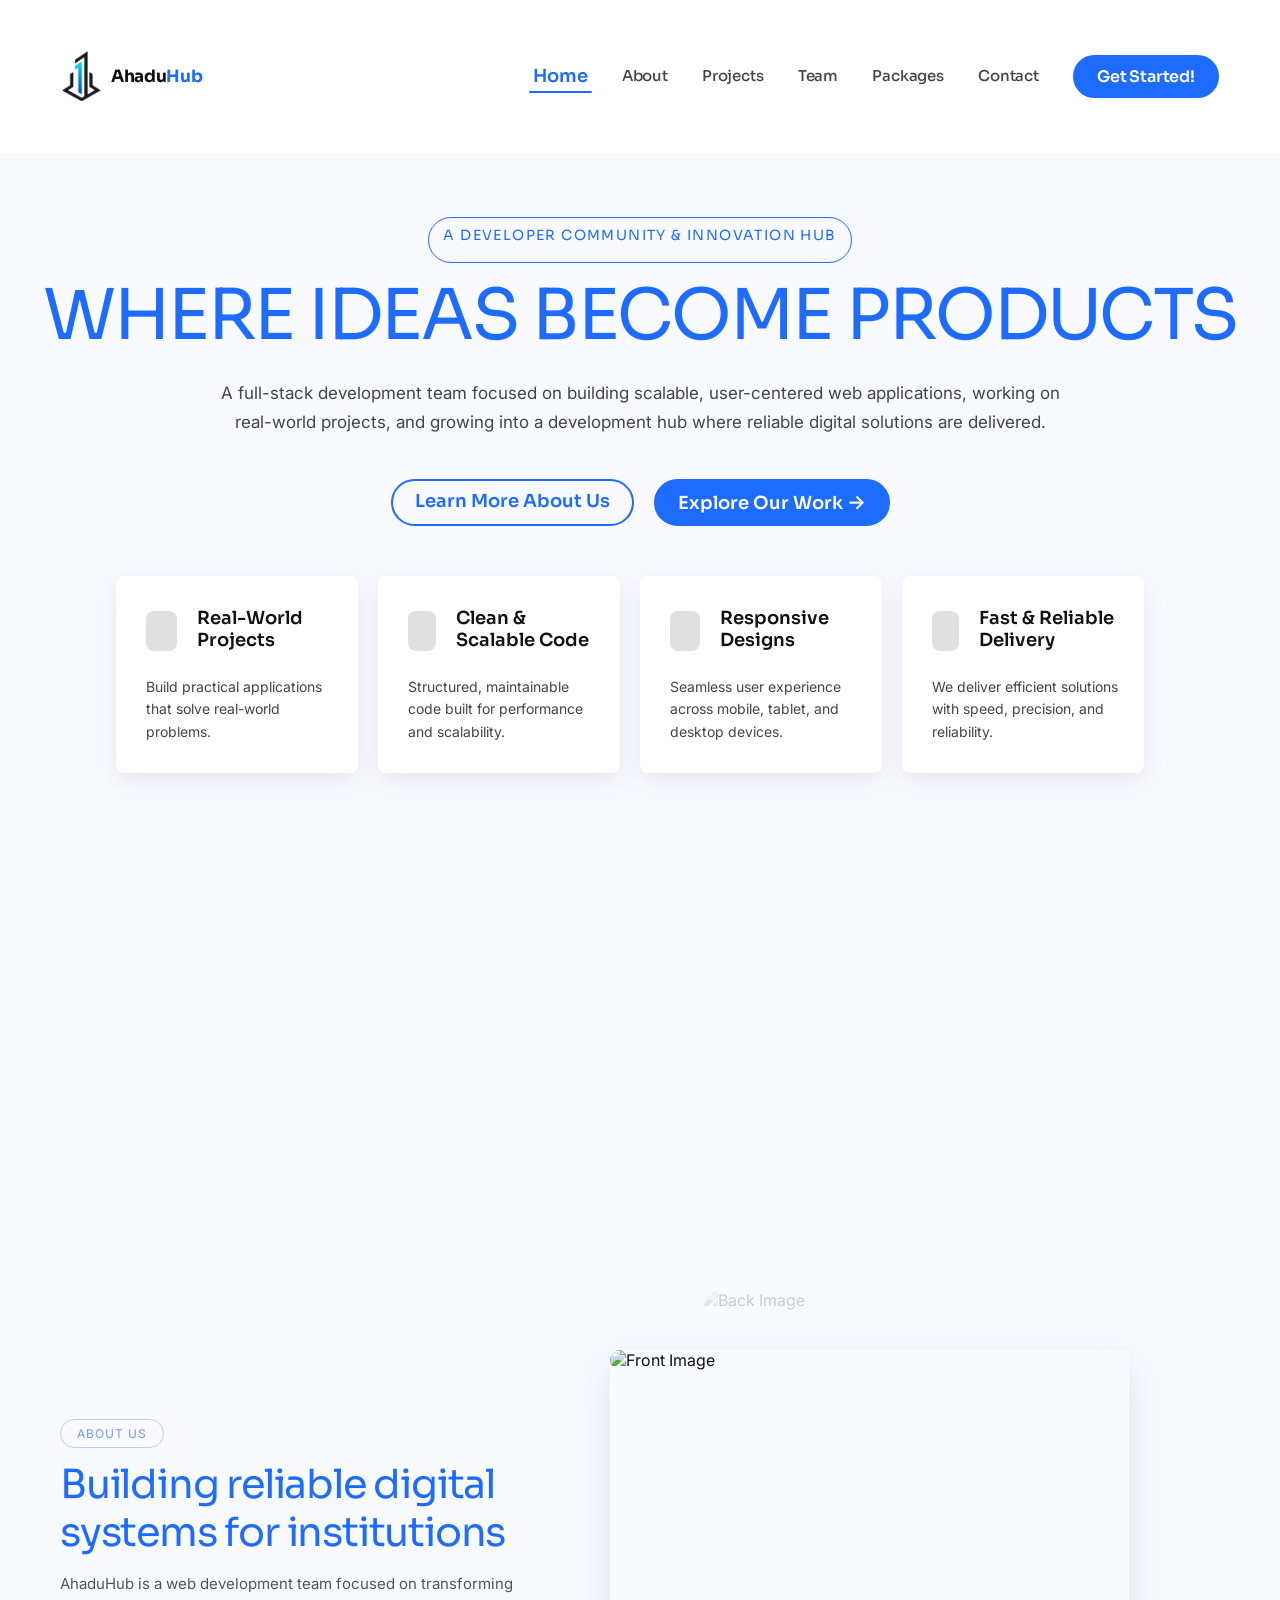
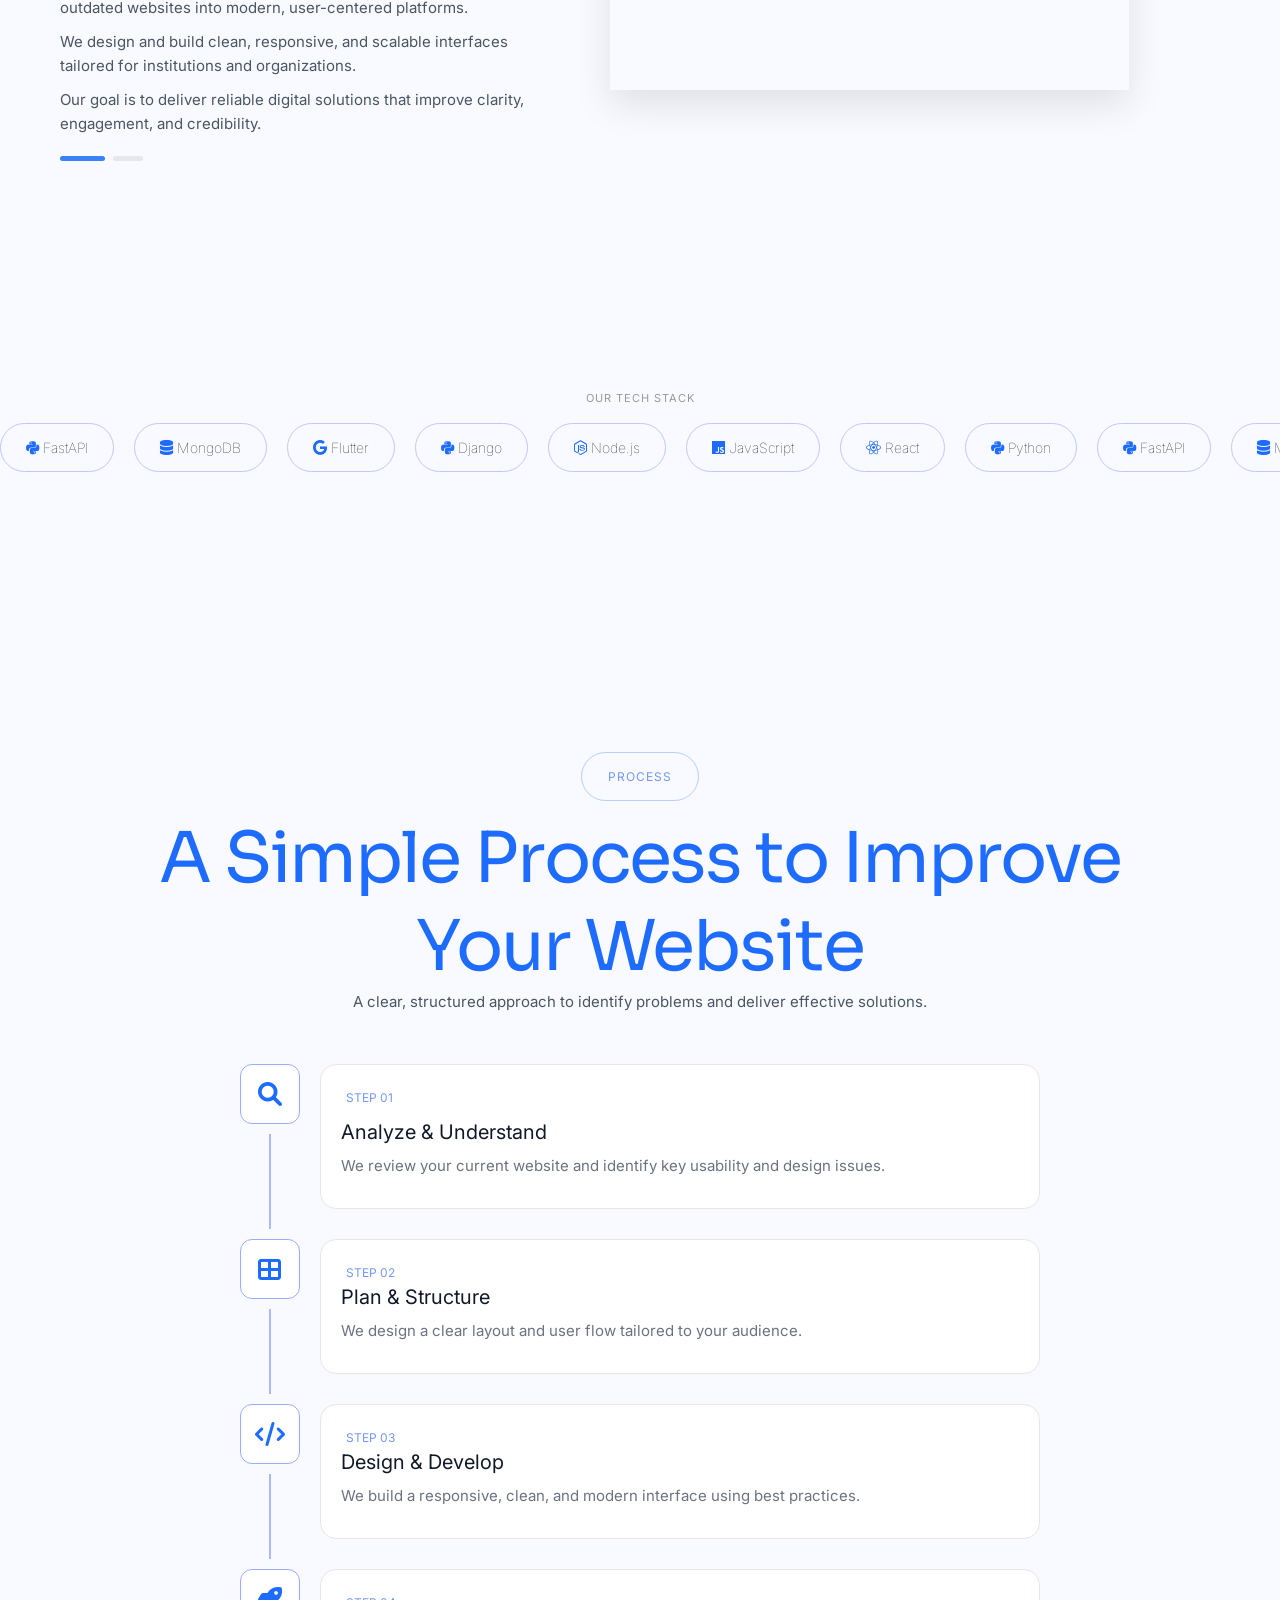
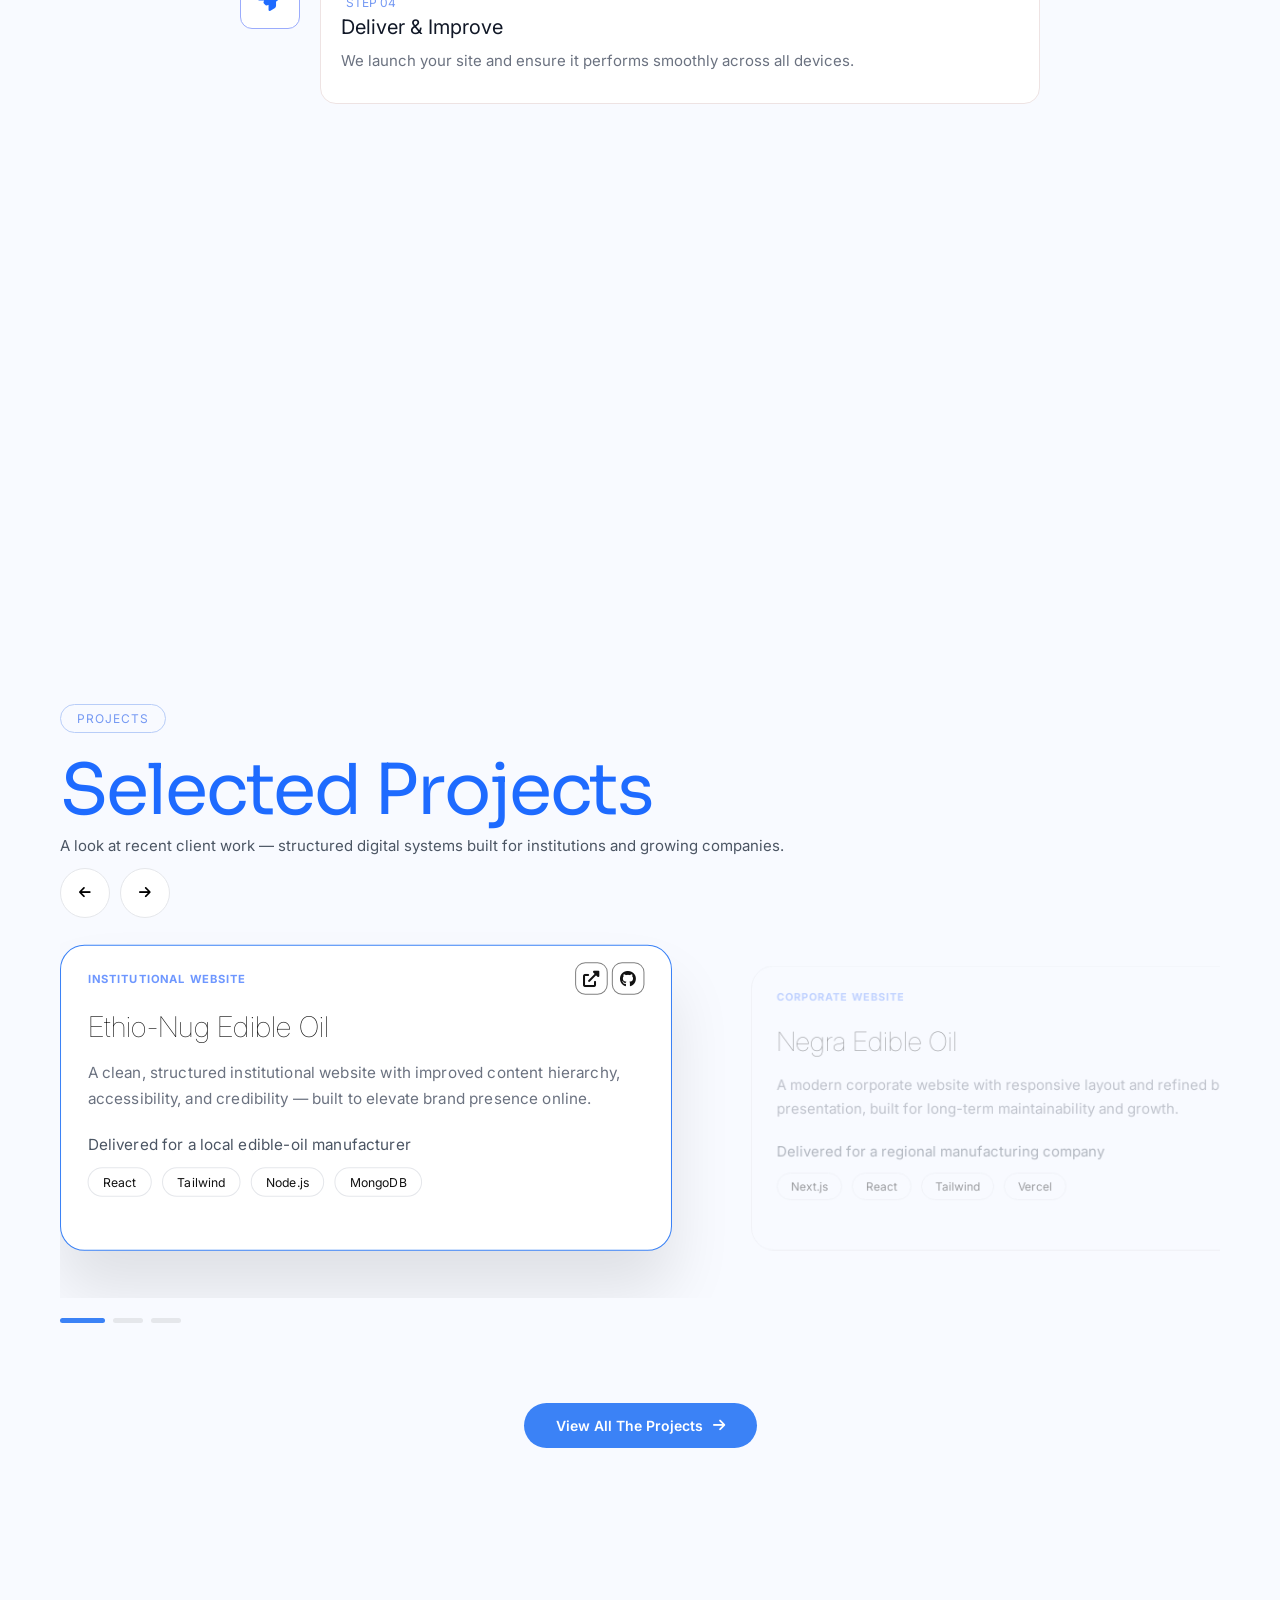
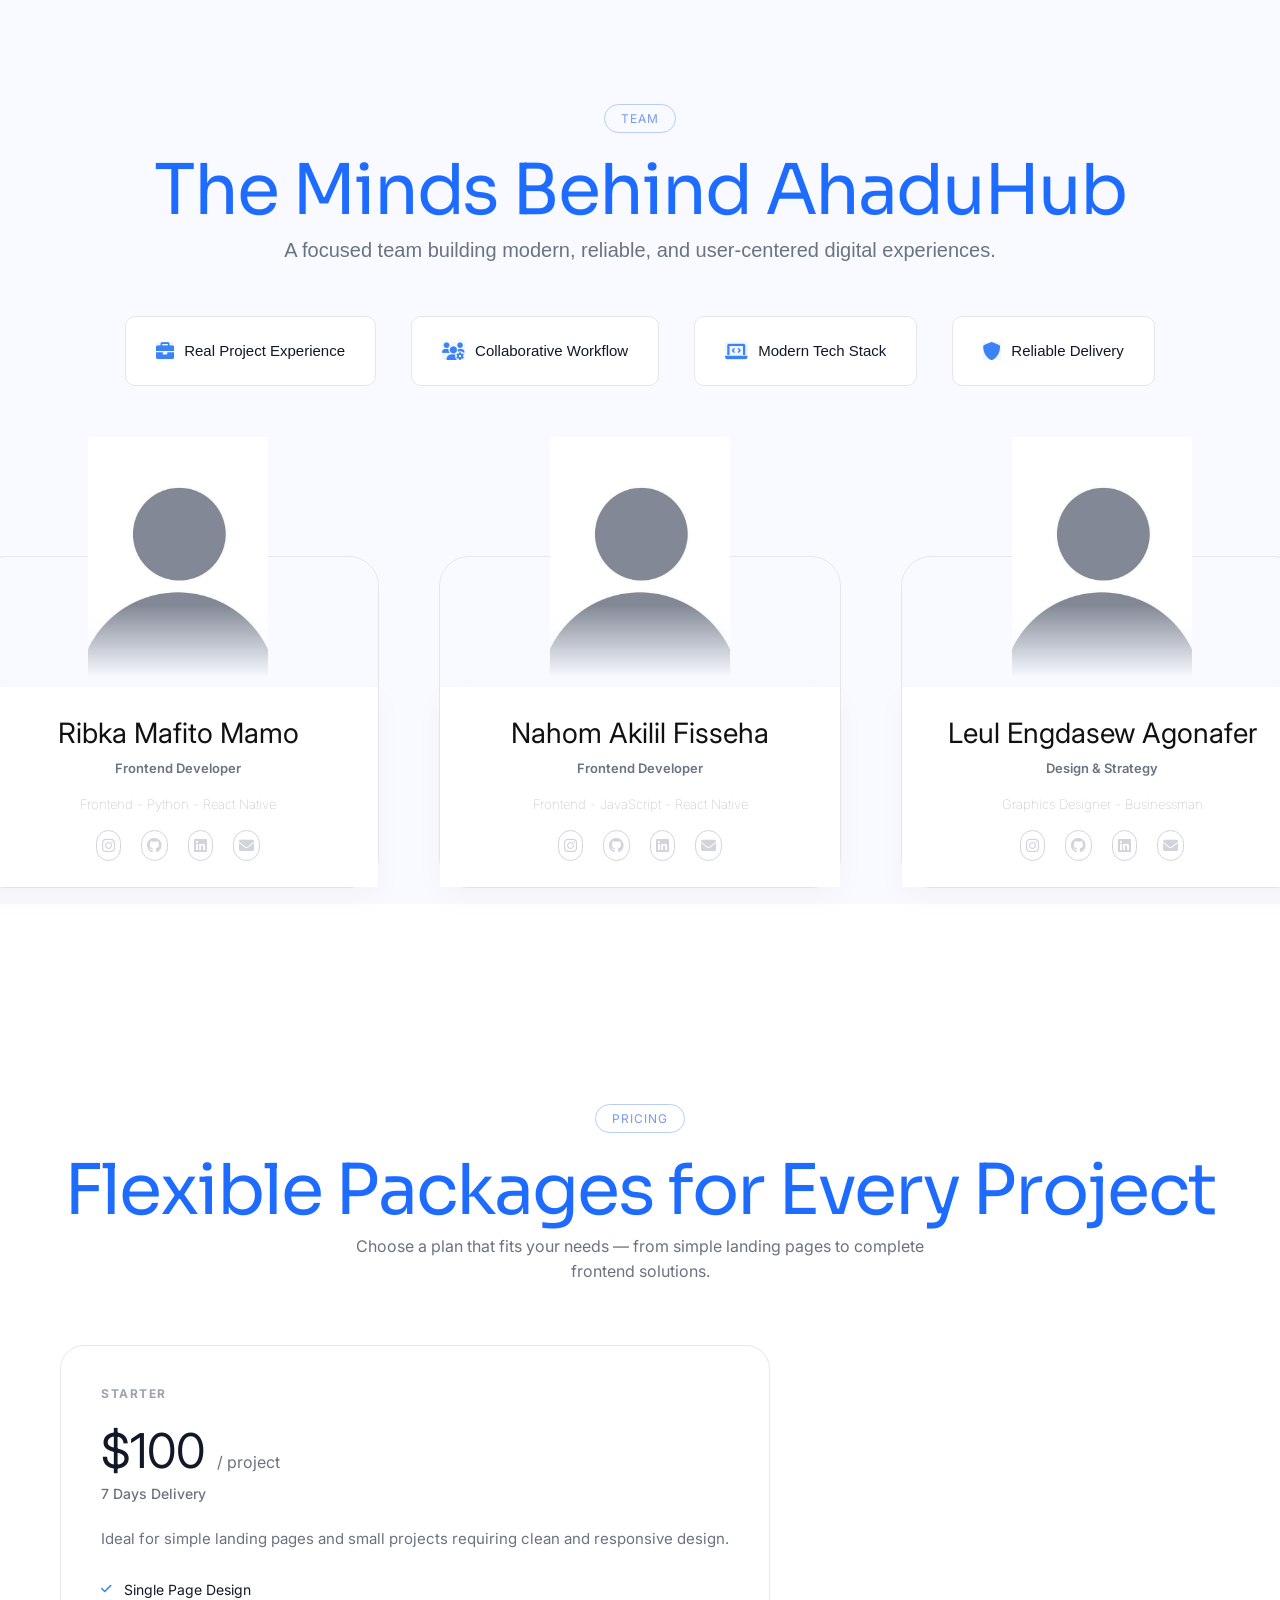
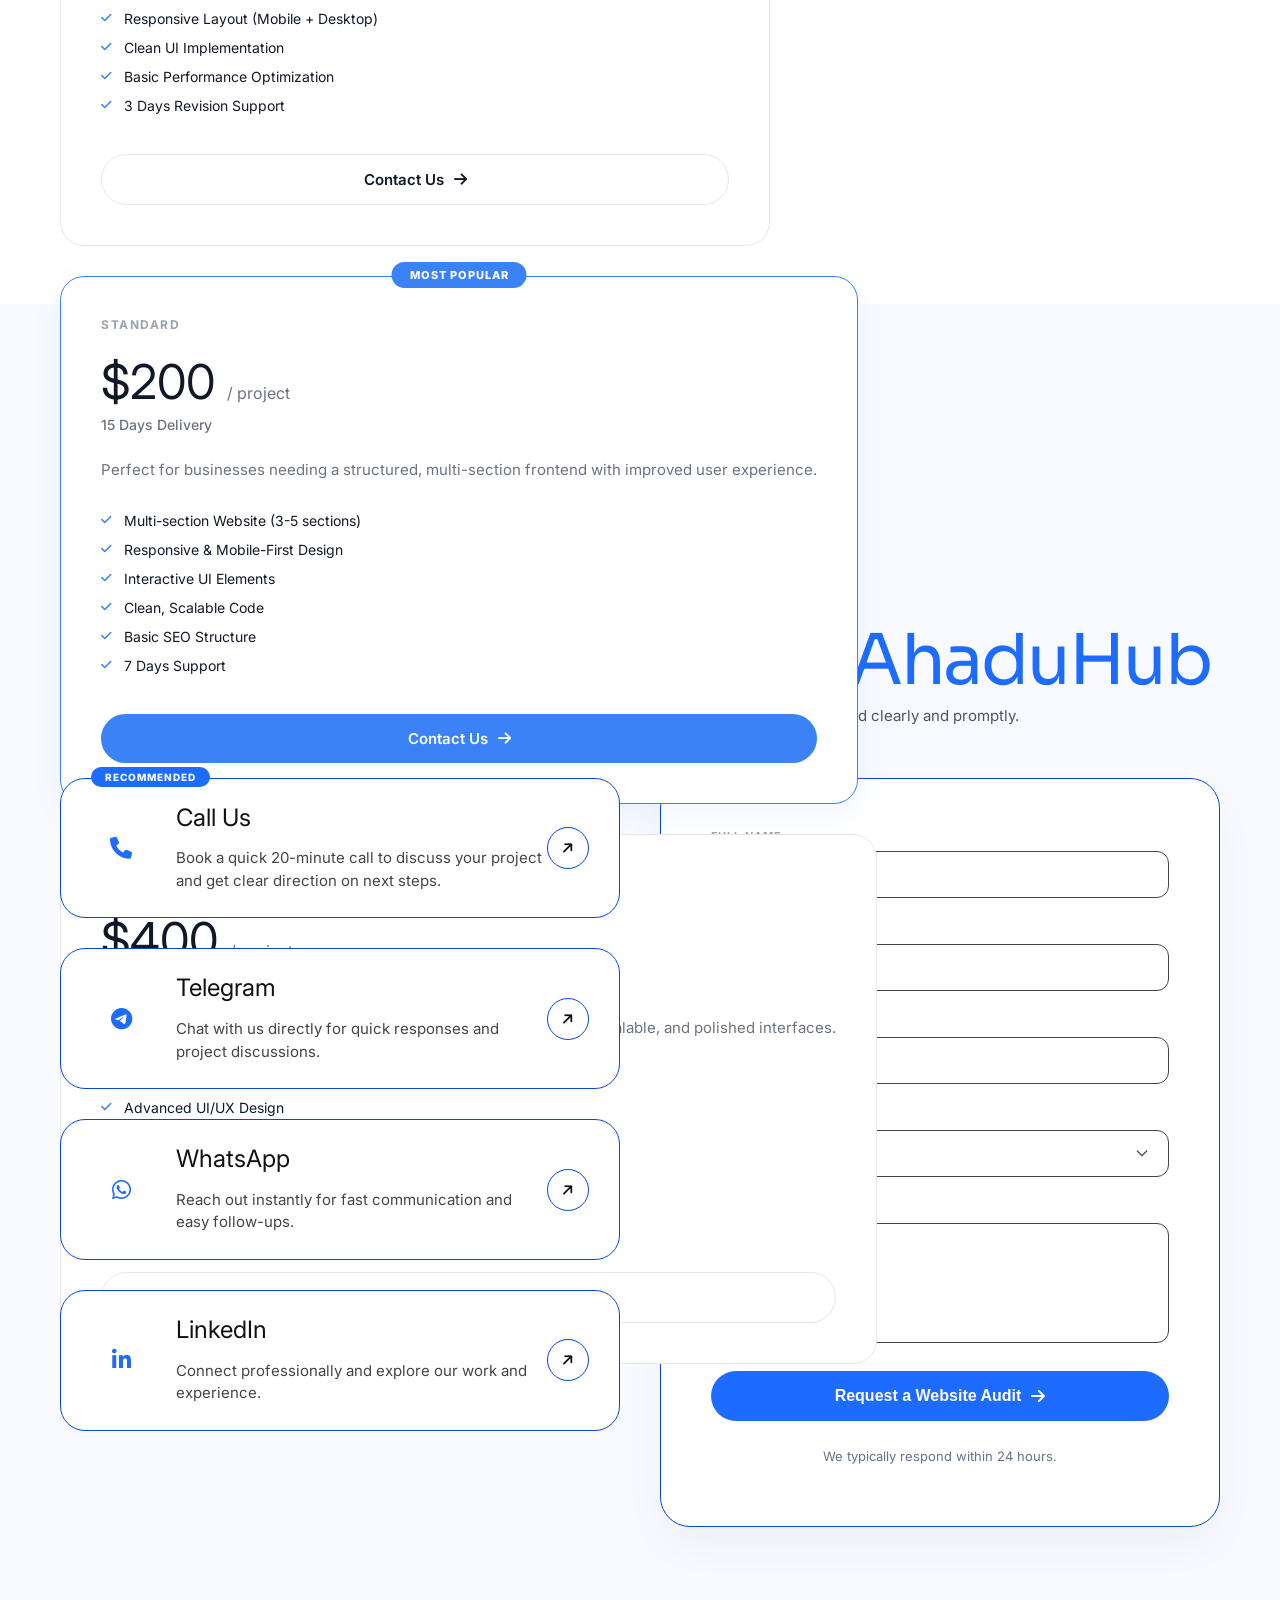
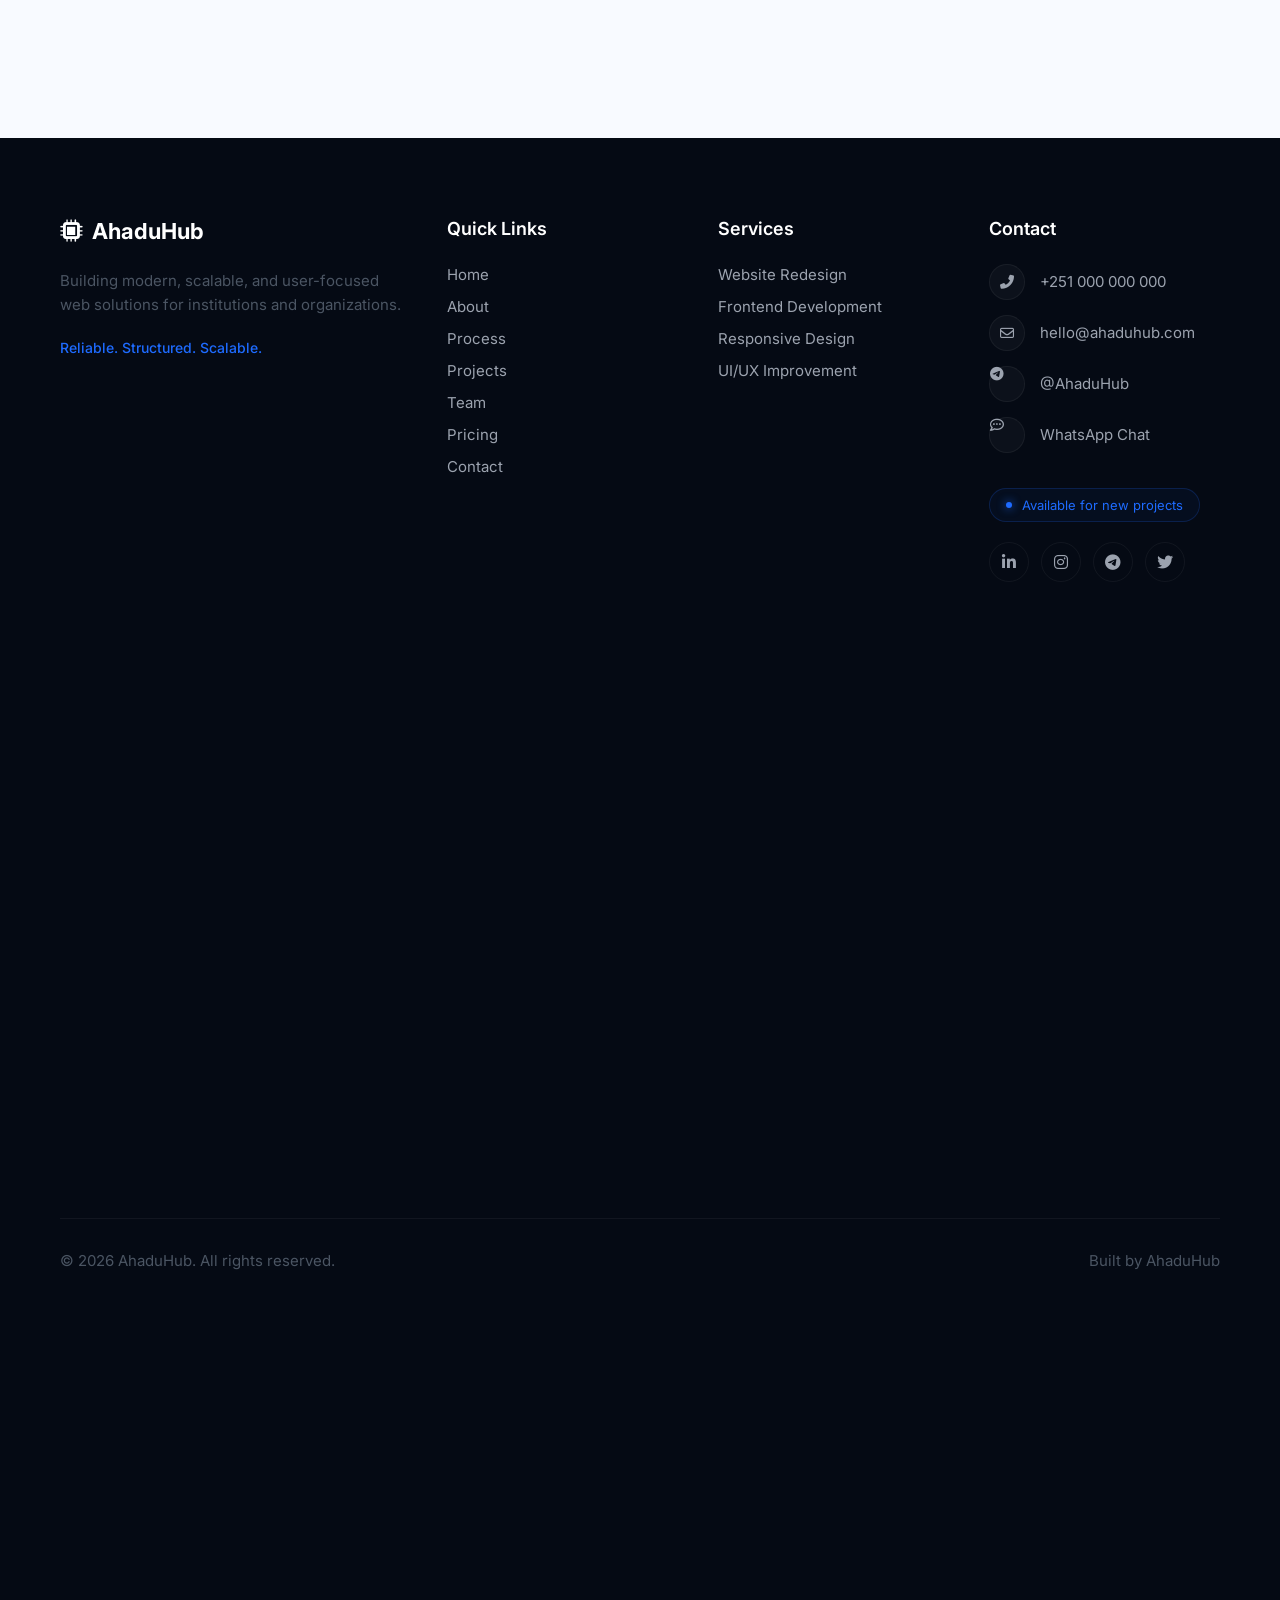
==== commit 9b8dfce1: "Added the pricing and the footer" ====
--- a/index.html
+++ b/index.html
@@ -22,7 +22,9 @@
     <link rel="stylesheet" href="AhaduPro.css" />
     <link rel="stylesheet" href="Ahadu.css" />
     <link rel="styleSheet" href="AhaduMem.css"/>
+    <link rel="stylesheet" href="AhaduPack.css">
     <link rel="stylesheet" href="AhaduContact.css"/>
+    <link rel="stylesheet" href="AhaduFoot.css"/>
     <link
       href="https://fonts.googleapis.com/css2?family=Inter:wght@300;400;600;700&display=swap"
       rel="stylesheet"
@@ -177,7 +179,7 @@
         </div>
       </section>
 
-      <section id="about">
+      <section id="about" class="demo-hero">
           <main class="container hero-section">
       <!-- Text Side -->
       <div class="hero-text">
@@ -385,7 +387,7 @@
     </section>
 
     </section>
-      <section class="demo-section" id="projects">    <section class="projects-section">
+      <section  id="projects" class="demo-hero">    <section class="projects-section">
       <div class="container">
         <!-- Header -->
         <div class="projects-header">
@@ -510,7 +512,7 @@
         </div>
       </div>
     </section></section>
-      <section class="demo-section" id="team">    <section class="team-section">
+      <section id="team" class="demo-hero">    <section class="team-section">
     <div class="container">
         <!-- Section Header -->
         <div class="team-header">
@@ -598,8 +600,82 @@
         </div>
     </div>
 </section></section>
-      <section class="demo-section" id="packages"><h2>Packages</h2></section>
-      <section class="demo-section" id="contact">    <div class="text-item2 active">
+<section id="packages" class="pricing-section">
+    <div class="container">
+        <!-- Header -->
+        <div class="pricing-header">
+          <span class="tag">PRICING</span>
+            <h1>Flexible Packages for Every Project</h1>
+            <p>Choose a plan that fits your needs — from simple landing pages to complete frontend solutions.</p>
+        </div>
+
+        <!-- Pricing Cards -->
+        <div class="pricing-grid">
+            
+            <!-- Starter Plan -->
+            <div class="pricing-card">
+                <div class="card-content">
+                    <span class="plan-name">STARTER</span>
+                    <div class="price">$100 <span>/ project</span></div>
+                    <span class="delivery">7 Days Delivery</span>
+                    <p class="plan-desc">Ideal for simple landing pages and small projects requiring clean and responsive design.</p>
+                    
+                    <ul class="features">
+                        <li><i class="fas fa-check"></i> Single Page Design</li>
+                        <li><i class="fas fa-check"></i> Responsive Layout (Mobile + Desktop)</li>
+                        <li><i class="fas fa-check"></i> Clean UI Implementation</li>
+                        <li><i class="fas fa-check"></i> Basic Performance Optimization</li>
+                        <li><i class="fas fa-check"></i> 3 Days Revision Support</li>
+                    </ul>
+                </div>
+                <a href="#" class="pricing-btn">Contact Us <i class="fas fa-arrow-right"></i></a>
+            </div>
+
+            <!-- Standard Plan (Highlighted) -->
+            <div class="pricing-card featured">
+                <span class="popular-badge">MOST POPULAR</span>
+                <div class="card-content">
+                    <span class="plan-name">STANDARD</span>
+                    <div class="price">$200 <span>/ project</span></div>
+                    <span class="delivery">15 Days Delivery</span>
+                    <p class="plan-desc">Perfect for businesses needing a structured, multi-section frontend with improved user experience.</p>
+                    
+                    <ul class="features">
+                        <li><i class="fas fa-check"></i> Multi-section Website (3-5 sections)</li>
+                        <li><i class="fas fa-check"></i> Responsive & Mobile-First Design</li>
+                        <li><i class="fas fa-check"></i> Interactive UI Elements</li>
+                        <li><i class="fas fa-check"></i> Clean, Scalable Code</li>
+                        <li><i class="fas fa-check"></i> Basic SEO Structure</li>
+                        <li><i class="fas fa-check"></i> 7 Days Support</li>
+                    </ul>
+                </div>
+                <a href="#" class="pricing-btn active-btn">Contact Us <i class="fas fa-arrow-right"></i></a>
+            </div>
+
+            <!-- Premium Plan -->
+            <div class="pricing-card">
+                <div class="card-content">
+                    <span class="plan-name">PREMIUM</span>
+                    <div class="price">$400 <span>/ project</span></div>
+                    <span class="delivery">30 Days Delivery</span>
+                    <p class="plan-desc">Advanced frontend solutions for organizations requiring high-quality, scalable, and polished interfaces.</p>
+                    
+                    <ul class="features">
+                        <li><i class="fas fa-check"></i> Full Frontend Website (Multiple Pages)</li>
+                        <li><i class="fas fa-check"></i> Advanced UI/UX Design</li>
+                        <li><i class="fas fa-check"></i> Animations & Micro-interactions</li>
+                        <li><i class="fas fa-check"></i> Performance Optimization</li>
+                        <li><i class="fas fa-check"></i> Code Structure for Scalability</li>
+                        <li><i class="fas fa-check"></i> 14 Days Support</li>
+                    </ul>
+                </div>
+                <a href="#" class="pricing-btn">Contact Us <i class="fas fa-arrow-right"></i></a>
+            </div>
+
+        </div>
+    </div>
+</section>
+      <section id="contact" class="demo-hero">    <div class="text-item2 active">
       <span class="tag2">GEt STARTED</span>
       <h1>Start Your Project With AhaduHub</h1>
       <p>
@@ -723,6 +799,87 @@
 </div>
 </div></section>
     </main>
+<footer class="footer">
+    <div class="container footer-grid">
+        
+        <!-- Column 1: Brand -->
+        <div class="footer-col brand-col">
+            <div class="footer-logo">
+                <!-- Replace with your actual SVG logo -->
+                <i class="fas fa-microchip"></i> <span>AhaduHub</span>
+            </div>
+            <p class="footer-desc">
+                Building modern, scalable, and user-focused web solutions for institutions and organizations.
+            </p>
+            <a href="#" class="accent-link">Reliable. Structured. Scalable.</a>
+        </div>
+
+        <!-- Column 2: Quick Links -->
+        <div class="footer-col">
+            <h4>Quick Links</h4>
+            <ul>
+                <li><a href="#">Home</a></li>
+                <li><a href="#">About</a></li>
+                <li><a href="#">Process</a></li>
+                <li><a href="#">Projects</a></li>
+                <li><a href="#">Team</a></li>
+                <li><a href="#">Pricing</a></li>
+                <li><a href="#">Contact</a></li>
+            </ul>
+        </div>
+
+        <!-- Column 3: Services -->
+        <div class="footer-col">
+            <h4>Services</h4>
+            <ul>
+                <li><a href="#">Website Redesign</a></li>
+                <li><a href="#">Frontend Development</a></li>
+                <li><a href="#">Responsive Design</a></li>
+                <li><a href="#">UI/UX Improvement</a></li>
+            </ul>
+        </div>
+
+        <!-- Column 4: Contact -->
+        <div class="footer-col contact-col">
+            <h4>Contact</h4>
+            <div class="contact-item">
+                <div class="icon-sm"><i class="fas fa-phone-alt"></i></div>
+                <span>+251 000 000 000</span>
+            </div>
+            <div class="contact-item">
+                <div class="icon-sm"><i class="far fa-envelope"></i></div>
+                <span>hello@ahaduhub.com</span>
+            </div>
+            <div class="contact-item">
+                <div class="fab fa-telegram-plane icon-sm"></div>
+                <span>@AhaduHub</span>
+            </div>
+            <div class="contact-item">
+                <div class="far fa-comment-dots icon-sm"></div>
+                <span>WhatsApp Chat</span>
+            </div>
+
+            <div class="status-pill">
+                <span class="status-dot"></span> Available for new projects
+            </div>
+
+            <div class="footer-socials">
+                <a href="#"><i class="fab fa-linkedin-in"></i></a>
+                <a href="#"><i class="fab fa-instagram"></i></a>
+                <a href="#"><i class="fab fa-telegram-plane"></i></a>
+                <a href="#"><i class="fab fa-twitter"></i></a>
+            </div>
+        </div>
+    </div>
+
+    <!-- Bottom Bar -->
+    <div class="container">
+        <div class="footer-bottom">
+            <p>&copy; 2026 AhaduHub. All rights reserved.</p>
+            <p>Built by AhaduHub</p>
+        </div>
+    </div>
+</footer>
     <!-- ══════════════════════════ END DEMO ═══════════════════════════ -->
 
 
--- a/style.css
+++ b/style.css
@@ -531,7 +531,7 @@
   transform: scaleX(1);
 }
 .card-top{
-  text-align: left;
+  text-align: center;
 }
 .icon{
   width: 40px;
--- a/AhaduPro.css
+++ b/AhaduPro.css
@@ -141,6 +141,7 @@
     z-index: 10;
 }
 .section-tag{
+    margin-top: 200px;
      display: inline-block;
     padding: 6px 16px;
     border: 1px solid #b8cdf8;
--- a/Ahadu.css
+++ b/Ahadu.css
@@ -4,7 +4,7 @@
   --brand-blue-dk:  #0747d8; 
   --text-primary:   #111111;
   --text-secondary: #444444;
-  --bg-white:       #ffffff;
+  --bg-white:       #f8faff;
   --shadow-float:   0 4px 32px rgba(0, 0, 0, 0.10), 0 1px 6px rgba(0, 0, 0, 0.06);
   --shadow-mobile:  0 8px 24px rgba(0, 0, 0, 0.08);
   --radius-pill:    50px;
@@ -17,13 +17,13 @@
 
 
 * { margin: 0; padding: 0; box-sizing: border-box; }
-body { font-family: 'Inter', sans-serif; background: var(--bg); color: var(--text); height: 100vh; 
+body { font-family: 'Inter', sans-serif; background-color: blue; height: 100vh; 
      /* Prevents scrolling */
+       min-height: 100vh; 
     display: flex;
     flex-direction: column; 
 }
-.container { width: 1300px; height: 1000px; margin: 0 auto; padding: 0 20px; }
-
+.container {  width: 1300px; height: 1000px; margin: 0 auto; padding: 0 20px;  }
 /* Navbar */
 .navbar { padding: 40px 0; }
 .nav-flex { display: flex; flex-direction: column; align-items: center; gap: 20px; }
@@ -39,18 +39,18 @@
     align-items: center;
     justify-content: space-between;
     gap: 50px;
-    padding: 60px 0;
+  padding: 60px 0;
 }
 
 /* Text Slider Styling */
-.hero-text { flex: 1; max-width: 500px; z-index: 10; }
+.hero-text { flex: 1; max-width: 500px; z-index: 10; margin-top: 0px;}
 .text-slider { position: relative;}
 .text-item {
     position: absolute; /* Stack items on top of each other */
     top: 0;
-   padding:20px;
     left: 0;
     opacity: 0;
+    margin-top: 0x;
     visibility: hidden;
     transform: translateY(20px);
     transition: opacity 0.8s ease, transform 0.8s ease, visibility 0.8s;
@@ -67,12 +67,10 @@
 }
 .tag {
     display: inline-block;
-    padding: 6px 16px;
     border: 1px solid #b8cdf8;
     color: #7599f3;
     border-radius: 50px; /* Pill shape */
     font-size: 12px;
-    margin-bottom: 25px;
     letter-spacing: 1px;
 
 }
--- a/AhaduMem.css
+++ b/AhaduMem.css
@@ -22,7 +22,7 @@
 }
 
 .tag {
-    margin-top: 250px;
+    margin-top: 200px;
     display: inline-block;
     padding: 6px 16px;
     border: 1px solid #b8cdf8;
@@ -100,7 +100,7 @@
     align-items: center;  /* Aligns cards to the bottom (good for overlapping heads) */
     gap: 60px;
     width: 100%;            /* Ensures container spans the whole page */
-    padding: 100px 0;       /* Space for the heads and bottom shadow */
+    padding: 50px 0;       /* Space for the heads and bottom shadow */
 }
 .team-card {
     position: relative;
--- a/AhaduPack.css
+++ b/AhaduPack.css
@@ -0,0 +1,193 @@
+:root {
+    --primary-blue: #3b82f6;
+    --primary-dark: #1e40af;
+    --text-main: #111827;
+    --text-muted: #6b7280;
+    --bg-light: #f9fafb;
+    --card-border: #e5e7eb;
+}
+
+body {
+    font-family: 'Inter', sans-serif;
+    background-color: #ffffff;
+    margin: 0;
+}
+
+.container {
+    max-width: 1200px;
+    margin: 0 auto;
+    padding: 80px 20px;
+}
+
+/* Header */
+.pricing-header {
+    text-align: center;
+    margin-bottom: 60px;
+}
+
+.pricing-header h2 {
+    font-size: 42px;
+    font-weight: 700;
+    color: var(--text-main);
+    margin-bottom: 15px;
+}
+
+.pricing-header p {
+    color: var(--text-muted);
+    font-size: 16px;
+    max-width: 600px;
+    margin: 0 auto;
+}
+
+/* Grid */
+.pricing-grid {
+    display: flex;
+    flex-wrap: wrap;
+    gap: 30px;
+    align-items: stretch;
+}
+
+/* Card Styling */
+.pricing-card {
+    background: #ffffff;
+    border: 1px solid var(--card-border);
+    border-radius: 24px;
+    padding: 40px;
+    display: flex;
+    flex-direction: column;
+    transition: all 0.3s ease;
+    position: relative;
+}
+
+.pricing-card:hover {
+    transform: translateY(-10px);
+    box-shadow: 0 20px 40px rgba(0, 0, 0, 0.05);
+}
+
+/* Featured Card (Middle) */
+.featured {
+    border-color: var(--primary-blue);
+    box-shadow: 0 10px 30px rgba(59, 130, 246, 0.08);
+}
+.tag{
+    margin-top: 200px;
+    display: inline-block;
+    border: 1px solid #b8cdf8;
+    color: #7599f3;
+    border-radius: 50px; /* Pill shape */
+    font-size: 12px;
+    letter-spacing: 1px;
+}
+.popular-badge {
+    position: absolute;
+    top: -15px;
+    left: 50%;
+    transform: translateX(-50%);
+    background: var(--primary-blue);
+    color: white;
+    padding: 6px 18px;
+    border-radius: 50px;
+    font-size: 11px;
+    font-weight: 800;
+    letter-spacing: 1px;
+}
+
+/* Text Elements Inside Card */
+.plan-name {
+    font-size: 12px;
+    font-weight: 700;
+    color: #9ca3af;
+    letter-spacing: 1.5px;
+    display: block;
+    margin-bottom: 20px;
+}
+
+.price {
+    font-size: 48px;
+    font-weight: 400;
+    color: var(--text-main);
+    margin-bottom: 5px;
+}
+
+.price span {
+    font-size: 16px;
+    color: var(--text-muted);
+}
+
+.delivery {
+    font-size: 14px;
+    color: var(--text-muted);
+    font-weight: 500;
+    display: block;
+    margin-bottom: 25px;
+}
+
+.plan-desc {
+    font-size: 15px;
+    color: var(--text-muted);
+    line-height: 1.6;
+    margin-bottom: 30px;
+}
+
+/* Features List */
+.features {
+    list-style: none;
+    padding: 0;
+    margin-bottom: 40px;
+    flex-grow: 1;
+}
+
+.features li {
+    font-size: 14px;
+    color: var(--text-main);
+    margin-bottom: 12px;
+    display: flex;
+    align-items: center;
+    gap: 12px;
+}
+
+.features li i {
+    color: var(--primary-blue);
+    font-size: 12px;
+}
+
+/* Buttons */
+.pricing-btn {
+    text-align: center;
+    text-decoration: none;
+    padding: 15px;
+    border-radius: 50px;
+    font-weight: 600;
+    font-size: 15px;
+    display: flex;
+    align-items: center;
+    justify-content: center;
+    gap: 10px;
+    border: 1px solid var(--card-border);
+    color: var(--text-main);
+    transition: 0.3s;
+}
+
+.active-btn {
+    background: var(--primary-blue);
+    color: #ffffff;
+    border: none;
+}
+
+.pricing-btn:hover {
+    background: #f3f4f6;
+}
+
+.active-btn:hover {
+    background: var(--primary-dark);
+    color: white;
+}
+
+/* Responsive */
+@media (max-width: 992px) {
+    .pricing-grid {
+        flex-direction: column;
+        max-width: 500px;
+        margin: 0 auto;
+    }
+}
--- a/AhaduFoot.css
+++ b/AhaduFoot.css
@@ -0,0 +1,173 @@
+:root {
+    --footer-bg: #050a14;
+    --footer-text: #9ca3af;
+    --footer-heading: #ffffff;
+    --accent-blue: #1e6bff;
+    --border-color: rgba(255, 255, 255, 0.05);
+}
+
+.footer {
+    background-color: var(--footer-bg);
+    color: var(--footer-text);
+    padding: 80px 0 30px 0;
+    font-family: 'Inter', sans-serif;
+}
+
+.footer-grid {
+    display: flex;
+    justify-content: space-between;
+    flex-wrap: wrap;
+    gap: 40px;
+    padding-bottom: 60px;
+}
+
+.footer-col {
+    flex: 1;
+    min-width: 200px;
+}
+
+.brand-col {
+    flex: 1.5;
+}
+
+.footer-logo {
+    display: flex;
+    align-items: center;
+    gap: 10px;
+    color: white;
+    font-size: 22px;
+    font-weight: 700;
+    margin-bottom: 25px;
+}
+
+.footer-desc {
+    line-height: 1.6;
+    margin-bottom: 20px;
+    font-size: 15px;
+}
+
+.accent-link {
+    color: var(--accent-blue);
+    text-decoration: none;
+    font-weight: 500;
+    font-size: 14px;
+}
+
+.footer-col h4 {
+    color: var(--footer-heading);
+    margin-bottom: 25px;
+    font-size: 18px;
+    font-weight: 600;
+}
+
+.footer-col ul {
+    list-style: none;
+    padding: 0;
+}
+
+.footer-col ul li {
+    margin-bottom: 12px;
+}
+
+.footer-col ul li a {
+    color: var(--footer-text);
+    text-decoration: none;
+    font-size: 15px;
+    transition: 0.3s;
+}
+
+.footer-col ul li a:hover {
+    color: var(--accent-blue);
+    padding-left: 5px;
+}
+
+/* Contact Styles */
+.contact-item {
+    display: flex;
+    align-items: center;
+    gap: 15px;
+    margin-bottom: 15px;
+    font-size: 15px;
+}
+
+.icon-sm {
+    width: 36px;
+    height: 36px;
+    border-radius: 50%;
+    background: rgba(255, 255, 255, 0.03);
+    display: flex;
+    align-items: center;
+    justify-content: center;
+    color: var(--footer-text);
+    font-size: 14px;
+    border: 1px solid var(--border-color);
+}
+
+.status-pill {
+    display: inline-flex;
+    align-items: center;
+    gap: 10px;
+    padding: 8px 16px;
+    border-radius: 50px;
+    border: 1px solid rgba(30, 107, 255, 0.2);
+    background: rgba(30, 107, 255, 0.05);
+    color: var(--accent-blue);
+    font-size: 13px;
+    margin: 20px 0;
+}
+
+.status-dot {
+    width: 6px;
+    height: 6px;
+    background-color: var(--accent-blue);
+    border-radius: 50%;
+    box-shadow: 0 0 10px var(--accent-blue);
+}
+
+.footer-socials {
+    display: flex;
+    gap: 12px;
+}
+
+.footer-socials a {
+    width: 40px;
+    height: 40px;
+    border-radius: 50%;
+    border: 1px solid var(--border-color);
+    display: flex;
+    align-items: center;
+    justify-content: center;
+    color: var(--footer-text);
+    transition: 0.3s;
+}
+
+.footer-socials a:hover {
+    background-color: var(--accent-blue);
+    color: white;
+    border-color: var(--accent-blue);
+    transform: translateY(-3px);
+}
+
+/* Bottom Bar */
+.footer-bottom {
+    border-top: 1px solid var(--border-color);
+    padding-top: 30px;
+    display: flex;
+    justify-content: space-between;
+    font-size: 14px;
+    color: #4b5563;
+}
+
+/* Responsive */
+@media (max-width: 768px) {
+    .footer-grid {
+        flex-direction: column;
+        gap: 50px;
+    }
+    
+    .footer-bottom {
+        flex-direction: column;
+        gap: 15px;
+        text-align: center;
+    }
+}
--- a/AhaduPro.css
+++ b/AhaduPro.css
@@ -141,6 +141,7 @@
     z-index: 10;
 }
 .section-tag{
+    margin-top: 200px;
      display: inline-block;
     padding: 6px 16px;
     border: 1px solid #b8cdf8;
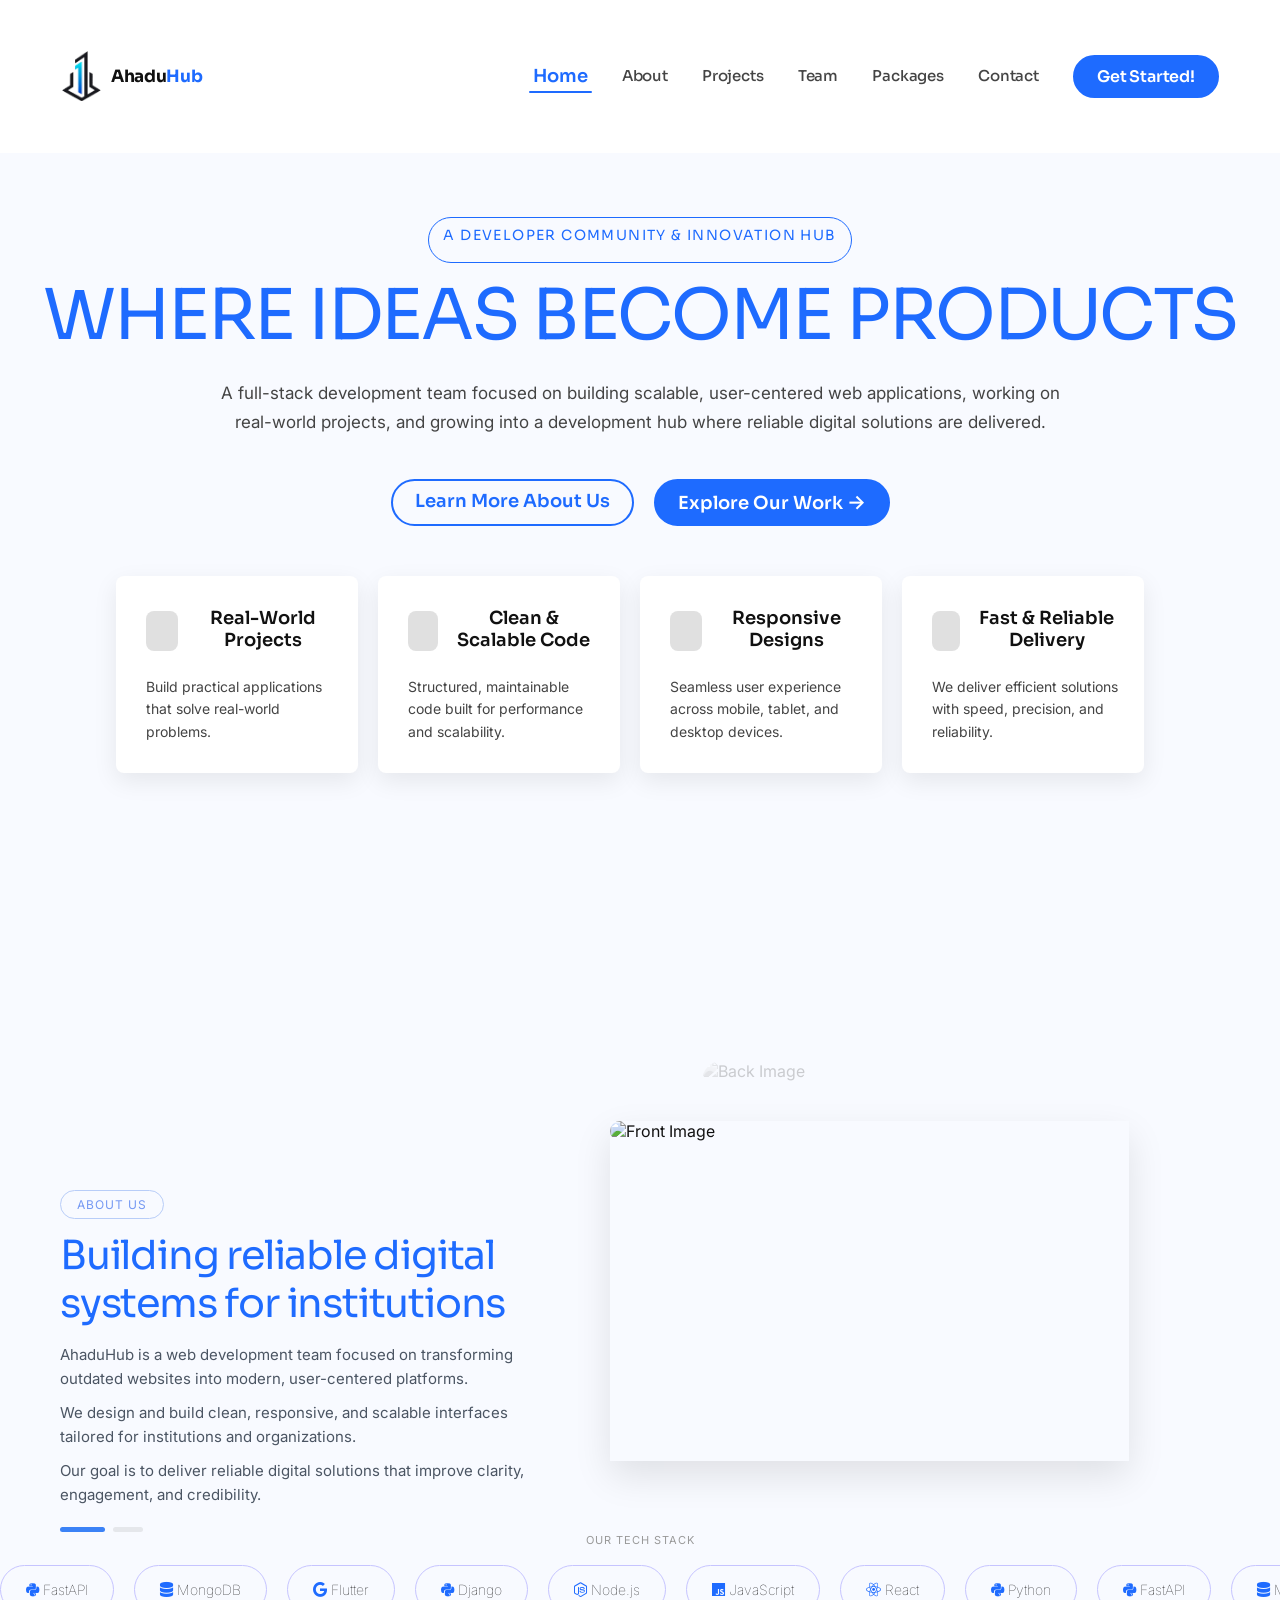
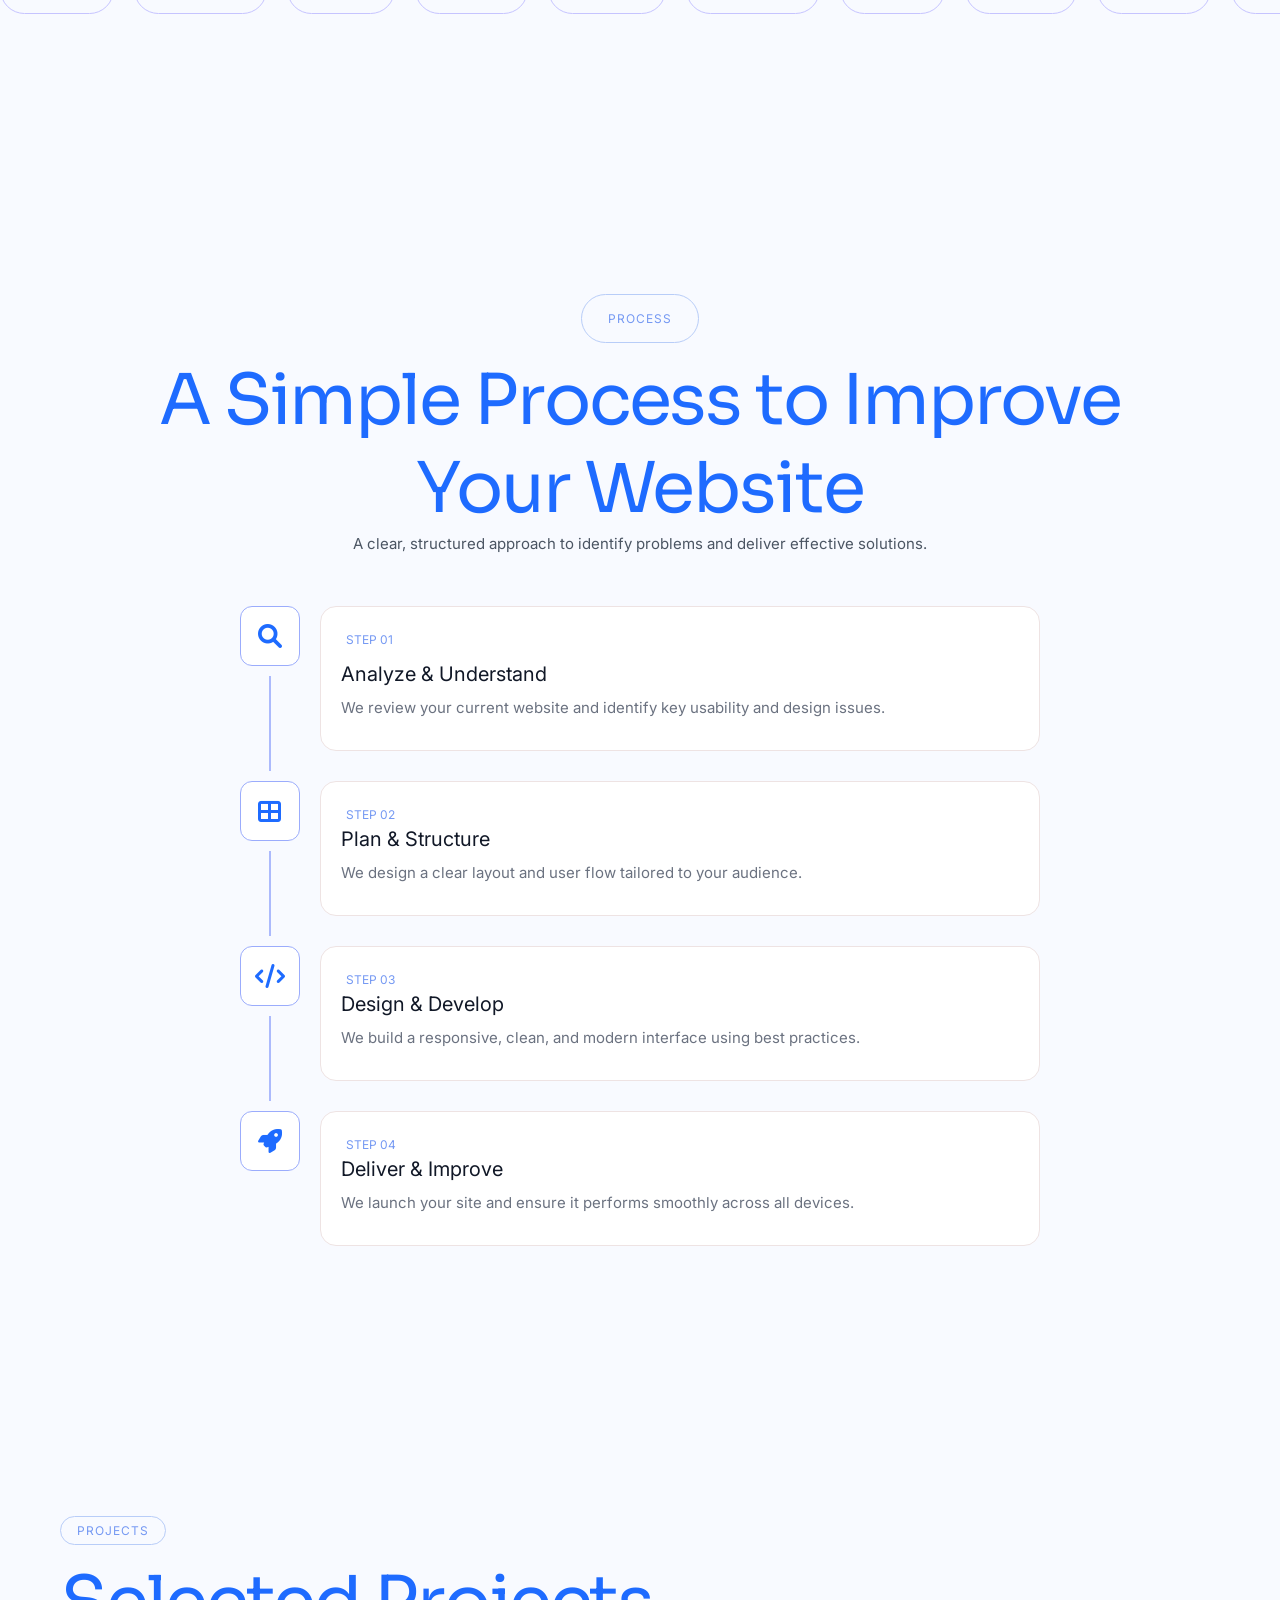
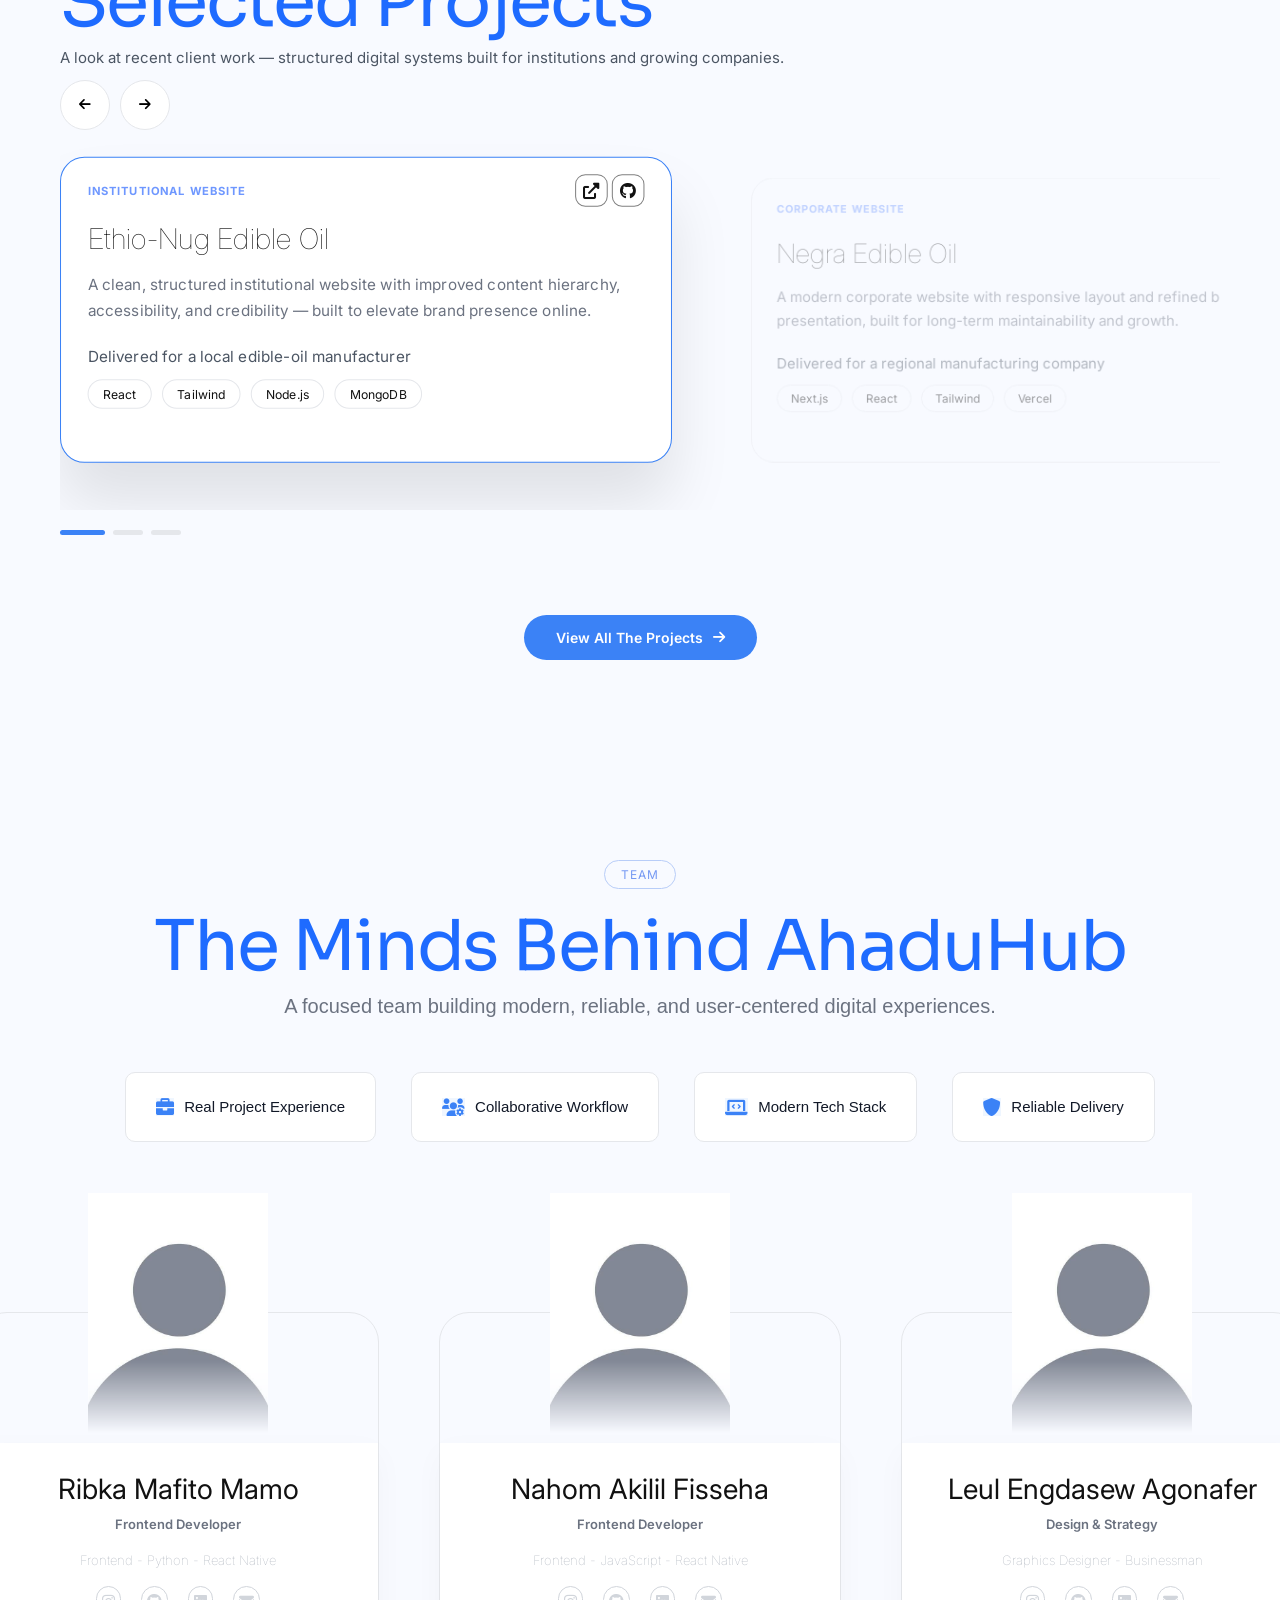
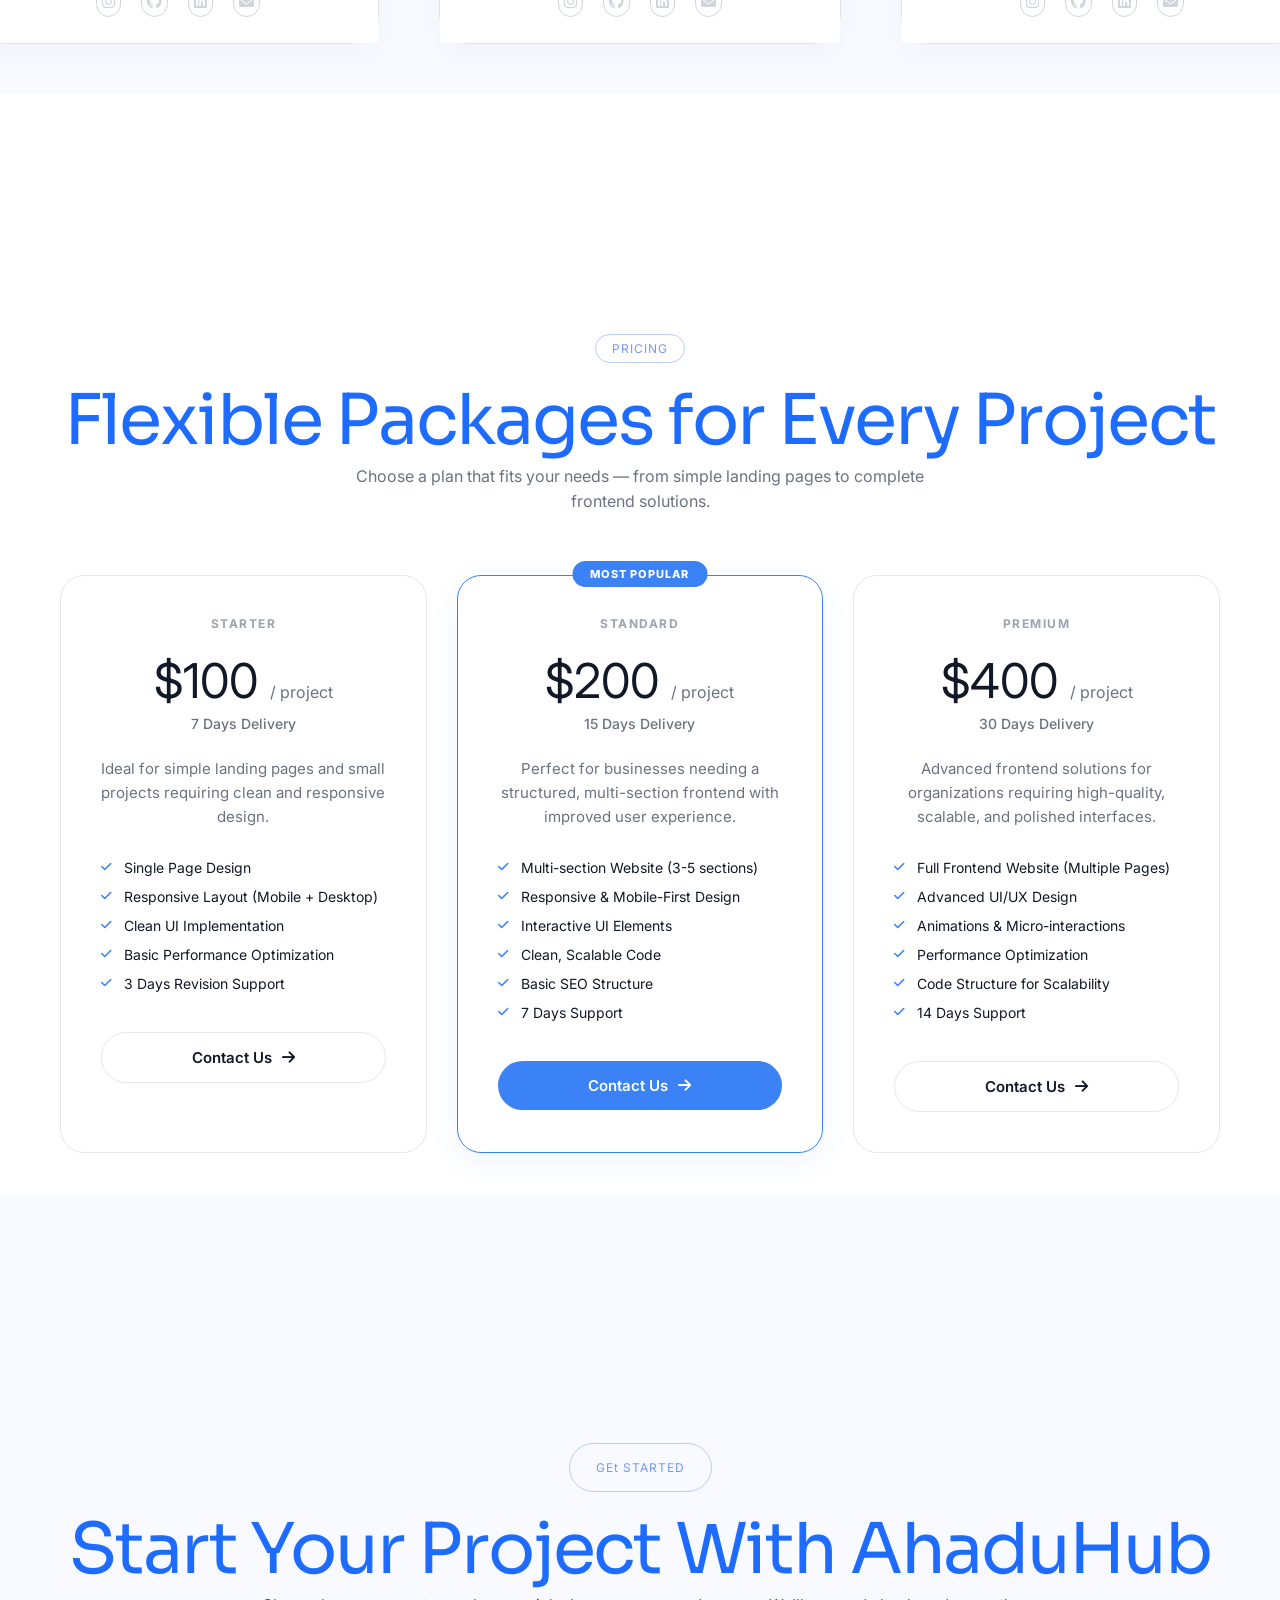
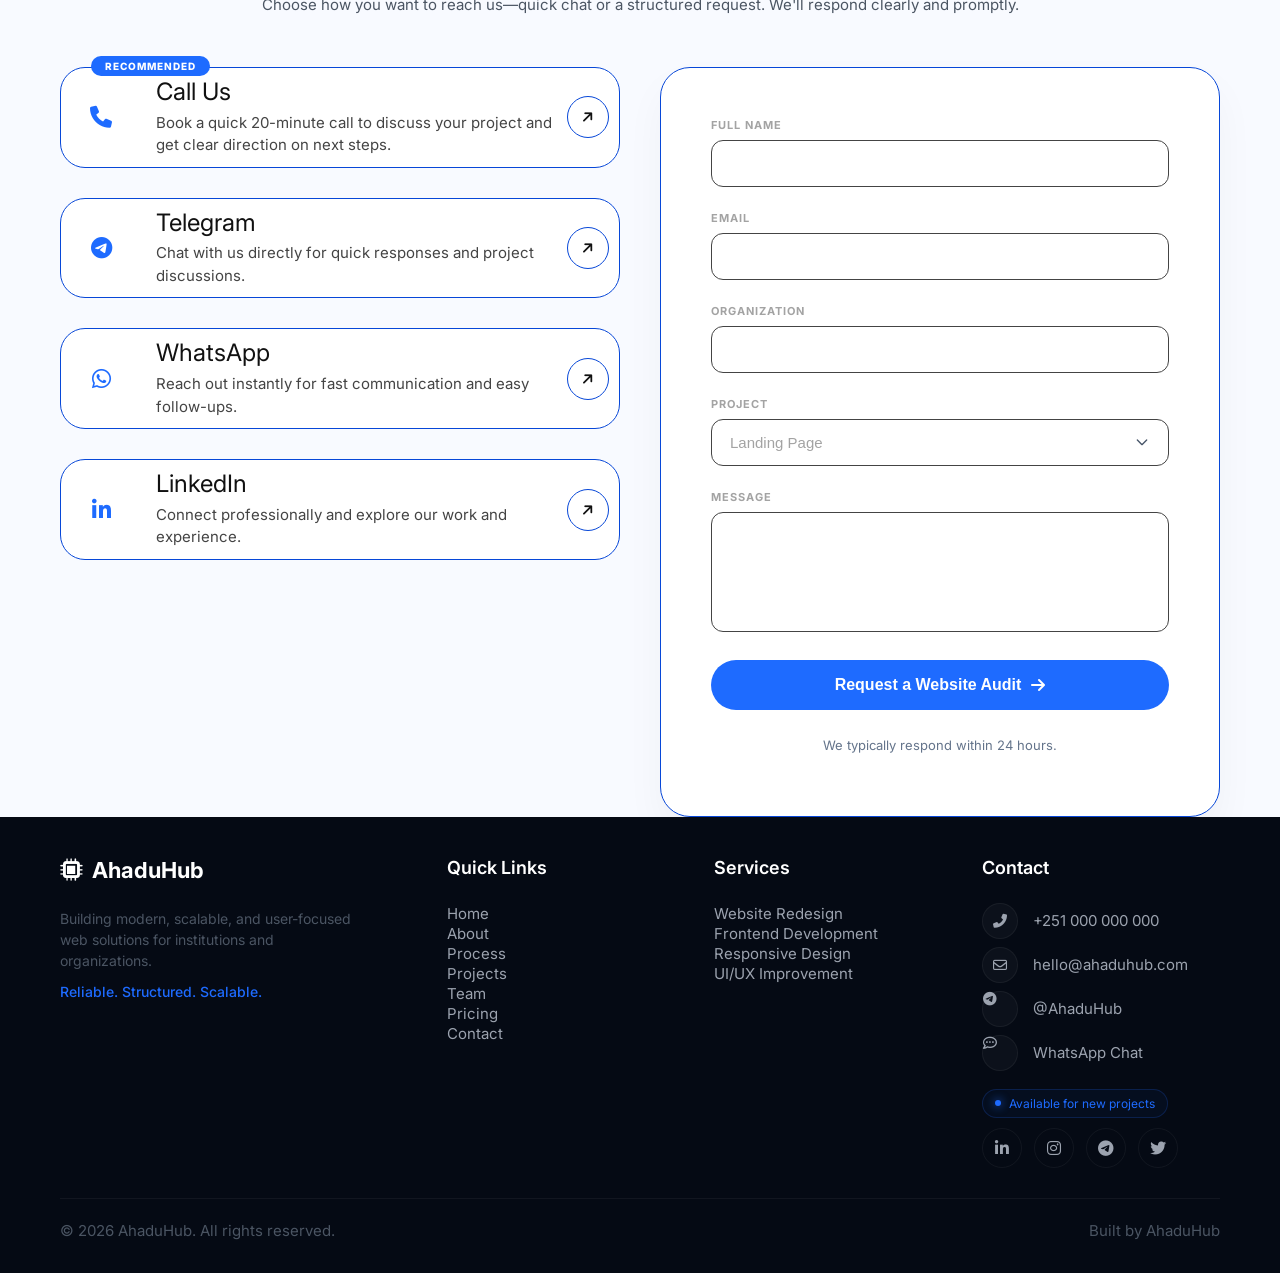
==== commit 7ca77b3e: "The responsiveness are finially start to work" ====
--- a/index.html
+++ b/index.html
@@ -600,7 +600,7 @@
         </div>
     </div>
 </section></section>
-<section id="packages" class="pricing-section">
+<section class="demo-section" id="packages" class="demo-hero" class="pricing-section">
     <div class="container">
         <!-- Header -->
         <div class="pricing-header">
@@ -799,7 +799,7 @@
 </div>
 </div></section>
     </main>
-<footer class="footer">
+    <footer class="footer">
     <div class="container footer-grid">
         
         <!-- Column 1: Brand -->
--- a/style.css
+++ b/style.css
@@ -561,13 +561,12 @@
 }
 
 .card-container .card h3 {
-  text-align: left;
+  text-align: center;
   font-family: var(--font-sora);
   font-size: clamp(9.5px, 2vw, 18px);
   font-weight: 600;
   color: var(--text-primary);
   margin-top: 12px;
-  margin-left: 10px;
 }
 
 .card-container .card p{
--- a/Ahadu.css
+++ b/Ahadu.css
@@ -23,7 +23,11 @@
     display: flex;
     flex-direction: column; 
 }
-.container {  width: 1300px; height: 1000px; margin: 0 auto; padding: 0 20px;  }
+.container {      width: 100%;       /* Changed from 3000px to 100% */
+    max-width: 1200px; /* Standard readable width */
+    height: auto;      /* Changed from 1000px to prevent empty space */
+    margin: 0 auto; 
+    padding: 0 20px;}
 /* Navbar */
 .navbar { padding: 40px 0; }
 .nav-flex { display: flex; flex-direction: column; align-items: center; gap: 20px; }
@@ -335,7 +339,8 @@
     .container { 
         width: 100% !important; 
         max-width: 100vw !important;
-        padding: 0 20px !important; /* Fixes the 1000px height from base CSS */
+        padding: 0 20px !important;
+         height: auto !important; /* Fixes the 1000px height from base CSS */
     }
 
     /* 2. Hero Section: Standard Vertical Stack */
@@ -352,8 +357,8 @@
         width: 100% !important; 
         max-width: 100% !important;
         padding: 0 !important;
-        margin-bottom: 100px;
-        height: 400px ;
+        margin-bottom: 20px;
+        height: auto !important; 
     }
 
     h1 { 
@@ -364,26 +369,27 @@
 
     /* 3. THE IMAGE AREA FIX: This prevents "tiny" images */
     .hero-image-area {  
-        width: 100% !important; 
-        height: 400px !important; /* Realistic height for mobile viewport */
-        margin-top: 10px !important;
-        margin-bottom: 60px !important; /* Space for the stack offset at bottom */
+   width: 100% !important; 
+        height: 380px !important; /* Fixed height to contain the full stack */
+        margin-top: 20px !important;
+        margin-bottom: 60px !important; /* CRITICAL: Large margin pushes 'Tech Stack' down */
         position: relative !important;
         display: flex !important;
         justify-content: center;
-        align-items: center;
         order: 2;
     }
 
     /* Ensure the group fills the container */
     .image-group.active {
-        display: block !important;
+    display: block !important;
         opacity: 1 !important;
+        /* CRITICAL FIX: The desktop style was hiding this */
+        visibility: visible !important; 
         width: 100% !important;
         height: 100% !important;
         position: absolute !important;
-        top: 0;
-        left: 0;
+        top: 0 !important;
+        left: 0 !important;
     }
 
     /* 4. Positioning the Cards: Use percentages for width to stay "Big" */
@@ -395,6 +401,8 @@
         position: absolute !important;
         z-index: 1 !important;
         border-radius: 20px !important;
+                visibility: visible !important;
+
     }
 
     .card-front { 
@@ -407,6 +415,8 @@
         padding: 8px !important; /* Thin border for the "frame" look */
         box-shadow: 0 15px 35px rgba(0,0,0,0.1) !important;
         border-radius: 20px !important;
+        visibility: visible !important;
+
     }
 
     /* 5. Force the <img> tags to fill the cards without distorting */
--- a/AhaduMem.css
+++ b/AhaduMem.css
@@ -12,7 +12,11 @@
 }
 
 .container {
- width: 3000px; height: 1000px; padding: 0 20px; 
+     width: 100%;       /* Changed from 3000px to 100% */
+    max-width: 1200px; /* Standard readable width */
+    height: auto;      /* Changed from 1000px to prevent empty space */
+    margin: 0 auto; 
+    padding: 0 20px; 
 }
 
 /* Header */
@@ -92,7 +96,14 @@
     box-shadow: 0 10px 15px -3px rgba(0, 0, 0, 0.05);
     border-color: #d1e0ff;
 }
-
+h1 {
+    font-family: var(--font-sora);
+    font-size: clamp(43px, 8vw, 70px);
+    font-weight: 400;
+    color: var(--brand-blue);
+    letter-spacing: -0.03em;
+    margin-top: -12px;
+}
 /* Team Grid */
 .team-grid {
     display: inline-flex;          /* Changed from inline-flex */
@@ -205,37 +216,53 @@
 
 
 
-@media (max-width: 600px) {
-    .value-badges {
-        flex-direction:column-reverse;
-    }
-    h1 {
-        font-size: 28px !important; 
-        line-height: 1.2 !important;
-        margin-bottom: 15px !important;
-    }
-
-}
-@media (max-width: 768px) {
+/* --- THE MASTER MOBILE FIX FOR TEAM SECTION --- */
+/* Change (max-width: 768px) to (max-width: 1024px) */
+@media (max-width: 1024px) {
+    body { 
+        overflow-y: auto !important; 
+        height: auto !important; 
+        display: block !important;
+    } 
+
+    .container { 
+        width: 100% !important; 
+        max-width: 100vw !important;
+        height: auto !important; 
+        padding: 0 20px !important;
+        margin: 0 auto !important;
+    }
+
+    /* Reset the huge top margins causing the empty white space */
+    .tag {
+        margin-top: 40px !important; 
+    }
+
+    /* Ensure the grid stacks vertically at 772px */
     .team-grid {
-        grid-template-columns: 1fr; /* Switch to 1 column */
-        max-width: 450px; /* Keep cards from getting too wide on tablets */
-        margin: 0 auto;
-        gap: 120px; /* MASSIVE gap to prevent head-to-text overlap */
-        padding-top: 120px;
+        display: flex !important;
+        flex-direction: column !important;
+        align-items: center !important;
+        gap: 140px !important; 
+        padding: 40px 0 !important;
+        width: 100% !important;
     }
 
     .team-card {
-        width: 100%;
-    }
-
-    /* Optional: Add a subtle entrance animation as they stack */
-    .team-card {
-        animation: slideUp 0.6s ease forwards;
-    }
-}
-
-@keyframes slideUp {
-    from { opacity: 0; transform: translateY(30px); }
-    to { opacity: 1; transform: translateY(0); }
+        width: 90% !important;
+        max-width: 380px !important;
+    }
+
+    .team-info {
+        width: 100% !important;
+        height: auto !important;
+        padding: 40px 20px 30px !important;
+        font-size: 16px !important; /* Fixed the 300px typo */
+    }
+
+    .image-wrapper {
+        width: 160px !important;
+        height: 200px !important;
+        margin: -100px auto 10px !important;
+    }
 }
--- a/AhaduPack.css
+++ b/AhaduPack.css
@@ -14,9 +14,11 @@
 }
 
 .container {
-    max-width: 1200px;
-    margin: 0 auto;
-    padding: 80px 20px;
+     width: 100%;       /* Changed from 3000px to 100% */
+    max-width: 1200px; /* Standard readable width */
+    height: auto;      /* Changed from 1000px to prevent empty space */
+    margin: 0 auto; 
+    padding: 0 20px; 
 }
 
 /* Header */
@@ -41,8 +43,8 @@
 
 /* Grid */
 .pricing-grid {
-    display: flex;
-    flex-wrap: wrap;
+    display: grid;
+    grid-template-columns: repeat(3, 1fr);
     gap: 30px;
     align-items: stretch;
 }
@@ -70,8 +72,7 @@
     box-shadow: 0 10px 30px rgba(59, 130, 246, 0.08);
 }
 .tag{
-    margin-top: 200px;
-    display: inline-block;
+        display: inline-block;
     border: 1px solid #b8cdf8;
     color: #7599f3;
     border-radius: 50px; /* Pill shape */
@@ -184,10 +185,57 @@
 }
 
 /* Responsive */
+/* --- Master Responsive Fix for Pricing Section --- */
+
+/* Tier 1: Large Tablets / Small Laptops (992px and below) */
 @media (max-width: 992px) {
+    .pricing-header h2 {
+        font-size: 32px !important; /* Scale down heading */
+    }
+
     .pricing-grid {
-        flex-direction: column;
-        max-width: 500px;
-        margin: 0 auto;
+        /* Switch from 3 columns to 1 column early to prevent squishing */
+        grid-template-columns: 1fr !important; 
+        justify-items: center; /* Center cards horizontally */
+        gap: 40px !important;
+    }
+
+    .pricing-card {
+        width: 100% !important;
+        /* Matches the max-width used in your Team Member cards */
+        max-width: 450px !important; 
+        height: auto !important;
+        margin: 0 auto !important;
+    }
+}
+
+/* Tier 2: Standard Mobile (768px and below) */
+@media (max-width: 768px) {
+    .pricing-section {
+        padding: 60px 0 !important;
+    }
+
+    .pricing-header {
+        margin-bottom: 40px !important;
+        text-align: left; /* Optional: Align left to match your Hero photo style */
+    }
+
+    .pricing-card {
+        padding: 30px !important; /* Slightly tighter padding for phones */
+    }
+
+    .price {
+        font-size: 40px !important; /* Scale down price text */
+    }
+}
+
+/* Tier 3: Small Phones (480px and below) */
+@media (max-width: 480px) {
+    .pricing-header h2 {
+        font-size: 28px !important;
+    }
+
+    .pricing-card {
+        max-width: 100% !important;
     }
 }
--- a/AhaduContact.css
+++ b/AhaduContact.css
@@ -7,6 +7,13 @@
   --text-input:    #a3a3a3;
 }
 
+.container {
+     width: 100%;       /* Changed from 3000px to 100% */
+    max-width: 1200px; /* Standard readable width */
+    height: auto;      /* Changed from 1000px to prevent empty space */
+    margin: 0 auto; 
+    padding: 0 20px; 
+}
 .contact-list {
     flex: 10; /* Takes 50% width */
     max-width: 1700px;
@@ -32,7 +39,7 @@
     display: flex;
     align-items: center;
     justify-content: space-between;
-    padding: 25px 30px;
+    padding: 10px;
     border: 1px solid var(--brand-blue-dk);
     border-radius: 25px;
     background: #ffffff;
@@ -113,7 +120,7 @@
 
 /* Text Content */
 .card-text h3 {
-font-size: 24px; line-height: 1.2; margin-bottom: 15px; font-weight: 400; }
+font-size: 24px; line-height: 1.2; margin-bottom: 5px; font-weight: 400; }
 
 
 .card-text p {
--- a/AhaduFoot.css
+++ b/AhaduFoot.css
@@ -9,21 +9,26 @@
 .footer {
     background-color: var(--footer-bg);
     color: var(--footer-text);
-    padding: 80px 0 30px 0;
+    /* REDUCED PADDING: from 80px to 40px */
+    padding: 40px 0 20px 0; 
     font-family: 'Inter', sans-serif;
+}
+.footer .container {
+    height: auto !important; 
+    width: 100%;
+    max-width: 1200px;
 }
 
 .footer-grid {
     display: flex;
     justify-content: space-between;
     flex-wrap: wrap;
-    gap: 40px;
-    padding-bottom: 60px;
+    gap: 30px;
 }
 
 .footer-col {
     flex: 1;
-    min-width: 200px;
+    min-width: 20px;
 }
 
 .brand-col {
@@ -41,9 +46,10 @@
 }
 
 .footer-desc {
-    line-height: 1.6;
-    margin-bottom: 20px;
-    font-size: 15px;
+    line-height: 1.5;
+    font-size: 14px;
+    margin-bottom: 10px;
+    max-width: 300px;
 }
 
 .accent-link {
@@ -65,9 +71,7 @@
     padding: 0;
 }
 
-.footer-col ul li {
-    margin-bottom: 12px;
-}
+
 
 .footer-col ul li a {
     color: var(--footer-text);
@@ -86,7 +90,7 @@
     display: flex;
     align-items: center;
     gap: 15px;
-    margin-bottom: 15px;
+    margin-bottom: 8px;
     font-size: 15px;
 }
 
@@ -106,14 +110,15 @@
 .status-pill {
     display: inline-flex;
     align-items: center;
-    gap: 10px;
-    padding: 8px 16px;
+    gap: 8px;
+    padding: 6px 12px; /* Tightened padding */
     border-radius: 50px;
     border: 1px solid rgba(30, 107, 255, 0.2);
     background: rgba(30, 107, 255, 0.05);
     color: var(--accent-blue);
-    font-size: 13px;
-    margin: 20px 0;
+    font-size: 12px;
+    /* REDUCED MARGIN: from 20px to 10px */
+    margin: 10px 0; 
 }
 
 .status-dot {
@@ -151,11 +156,12 @@
 /* Bottom Bar */
 .footer-bottom {
     border-top: 1px solid var(--border-color);
-    padding-top: 30px;
+    /* REDUCED TOP PADDING: from 30px to 20px */
+    padding-top: 20px; 
+    margin-top: 30px; /* Space between grid and copyright */
     display: flex;
     justify-content: space-between;
-    font-size: 14px;
-    color: #4b5563;
+    font-size: 13px;
 }
 
 /* Responsive */
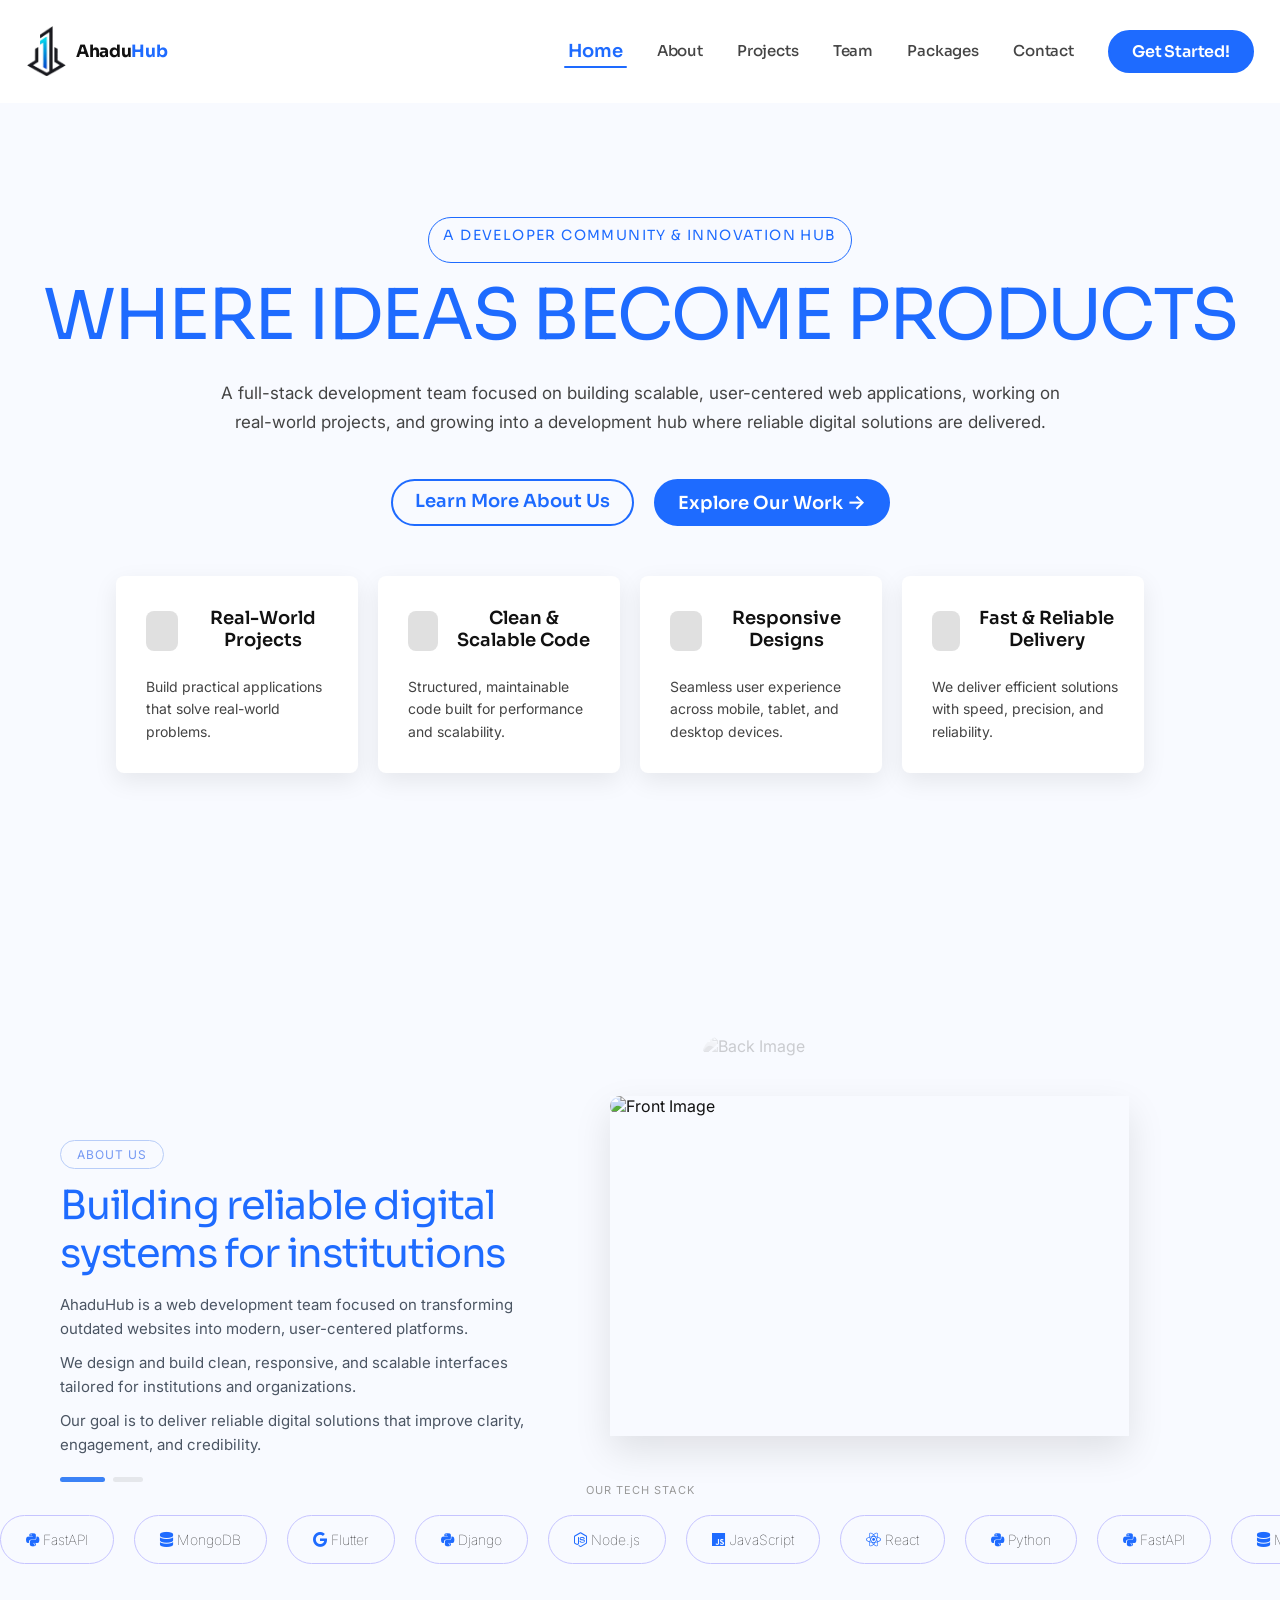
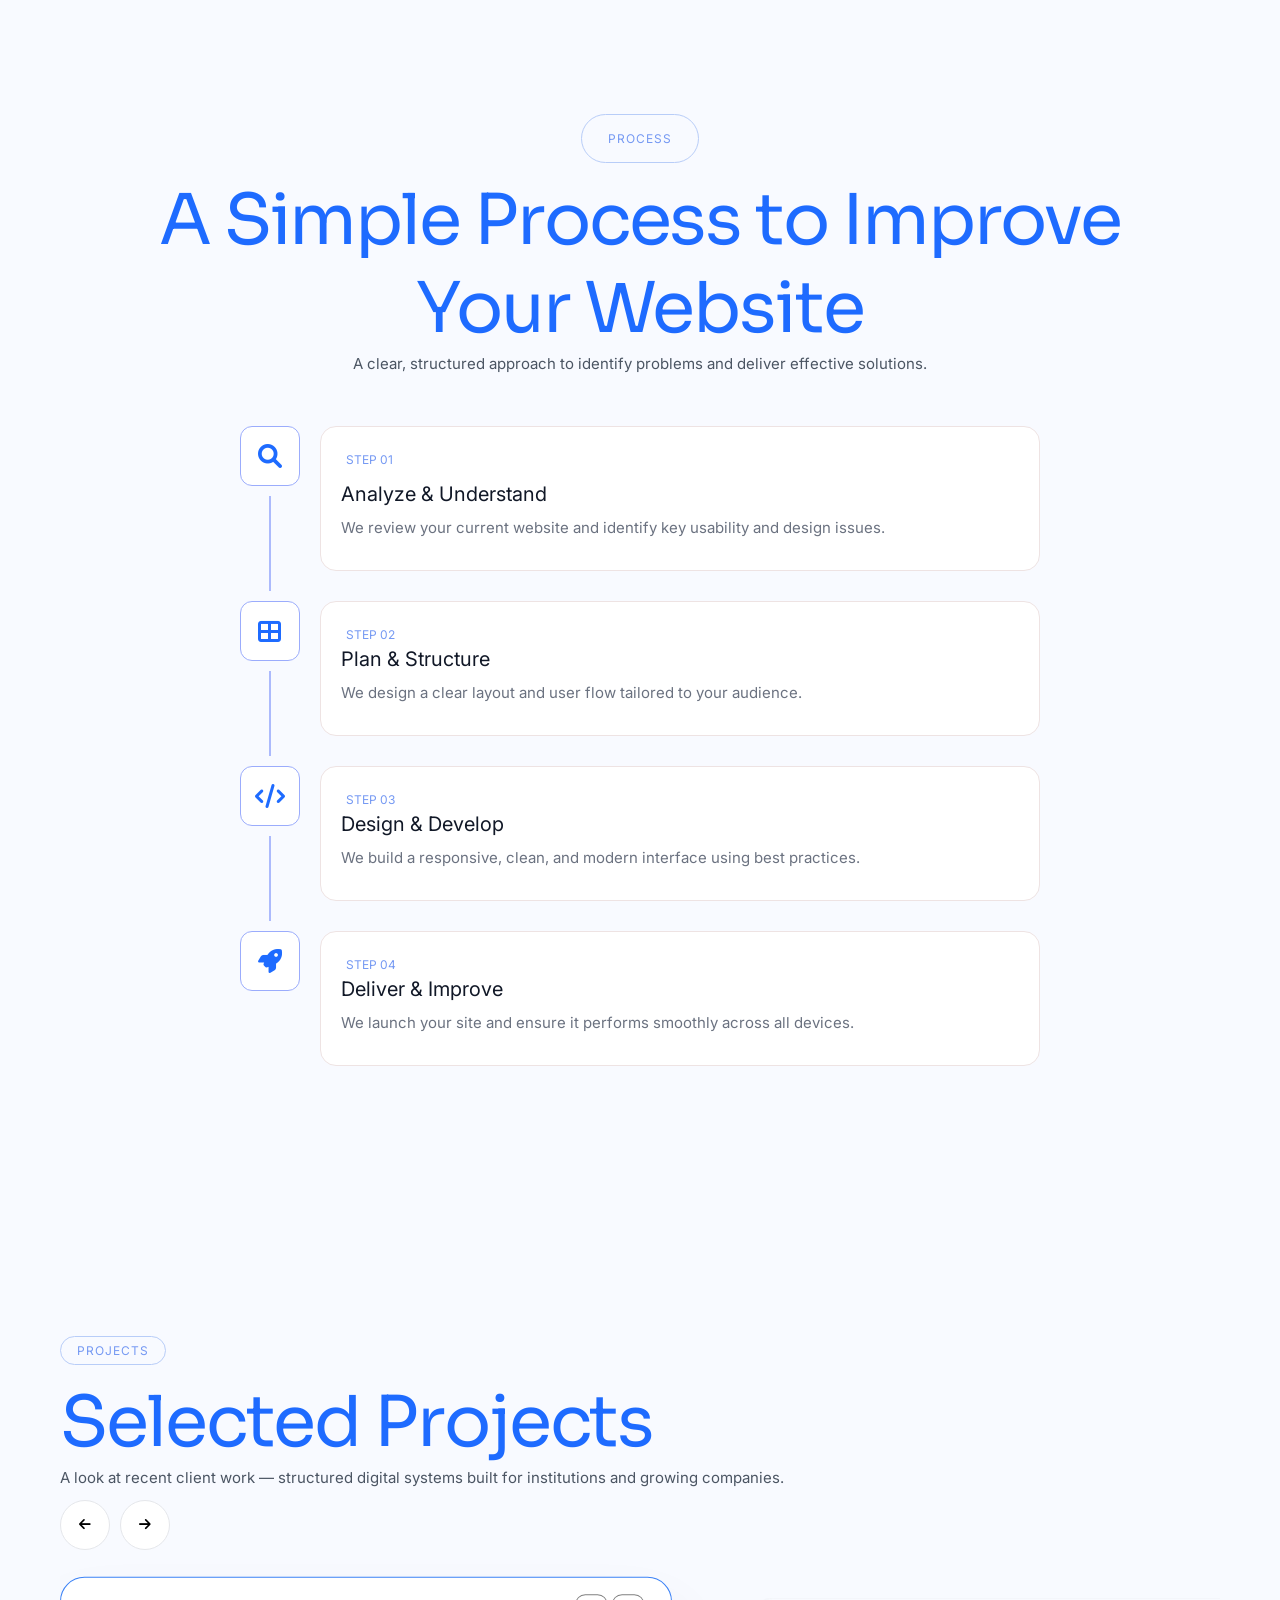
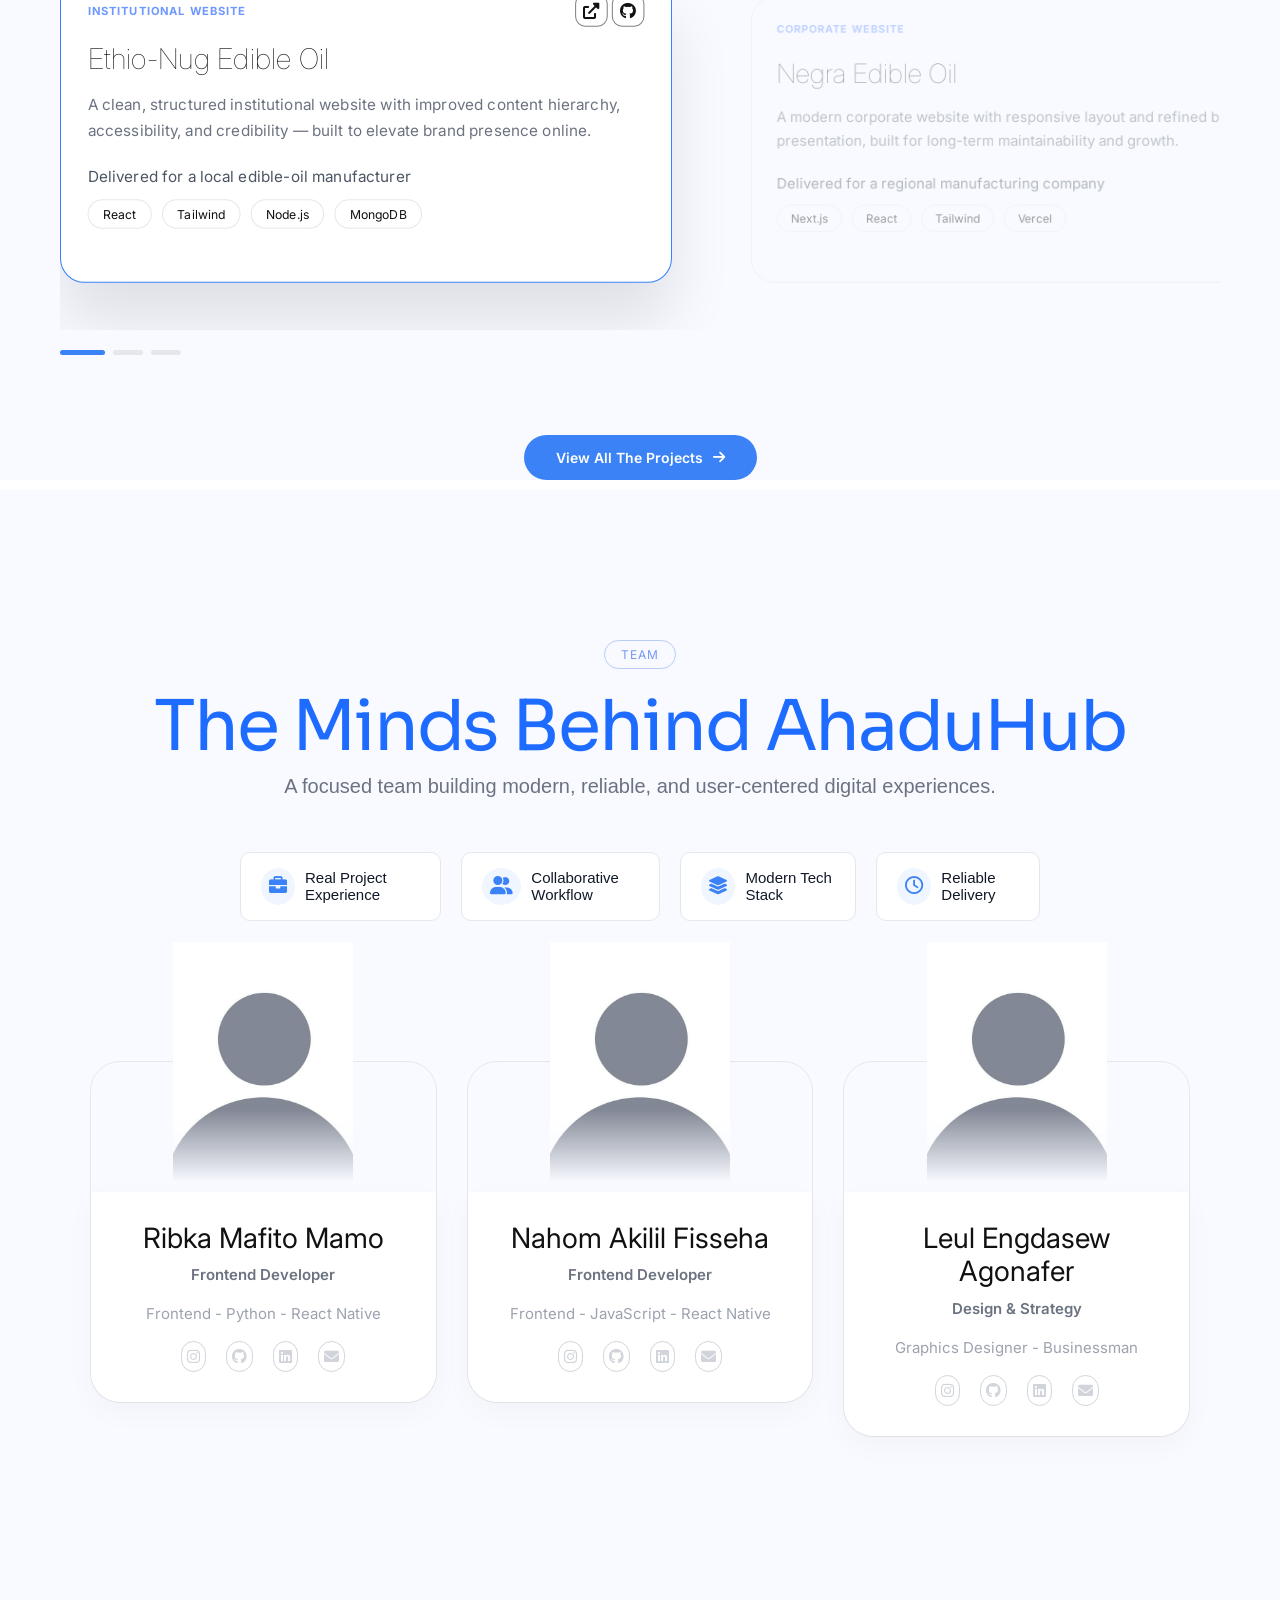
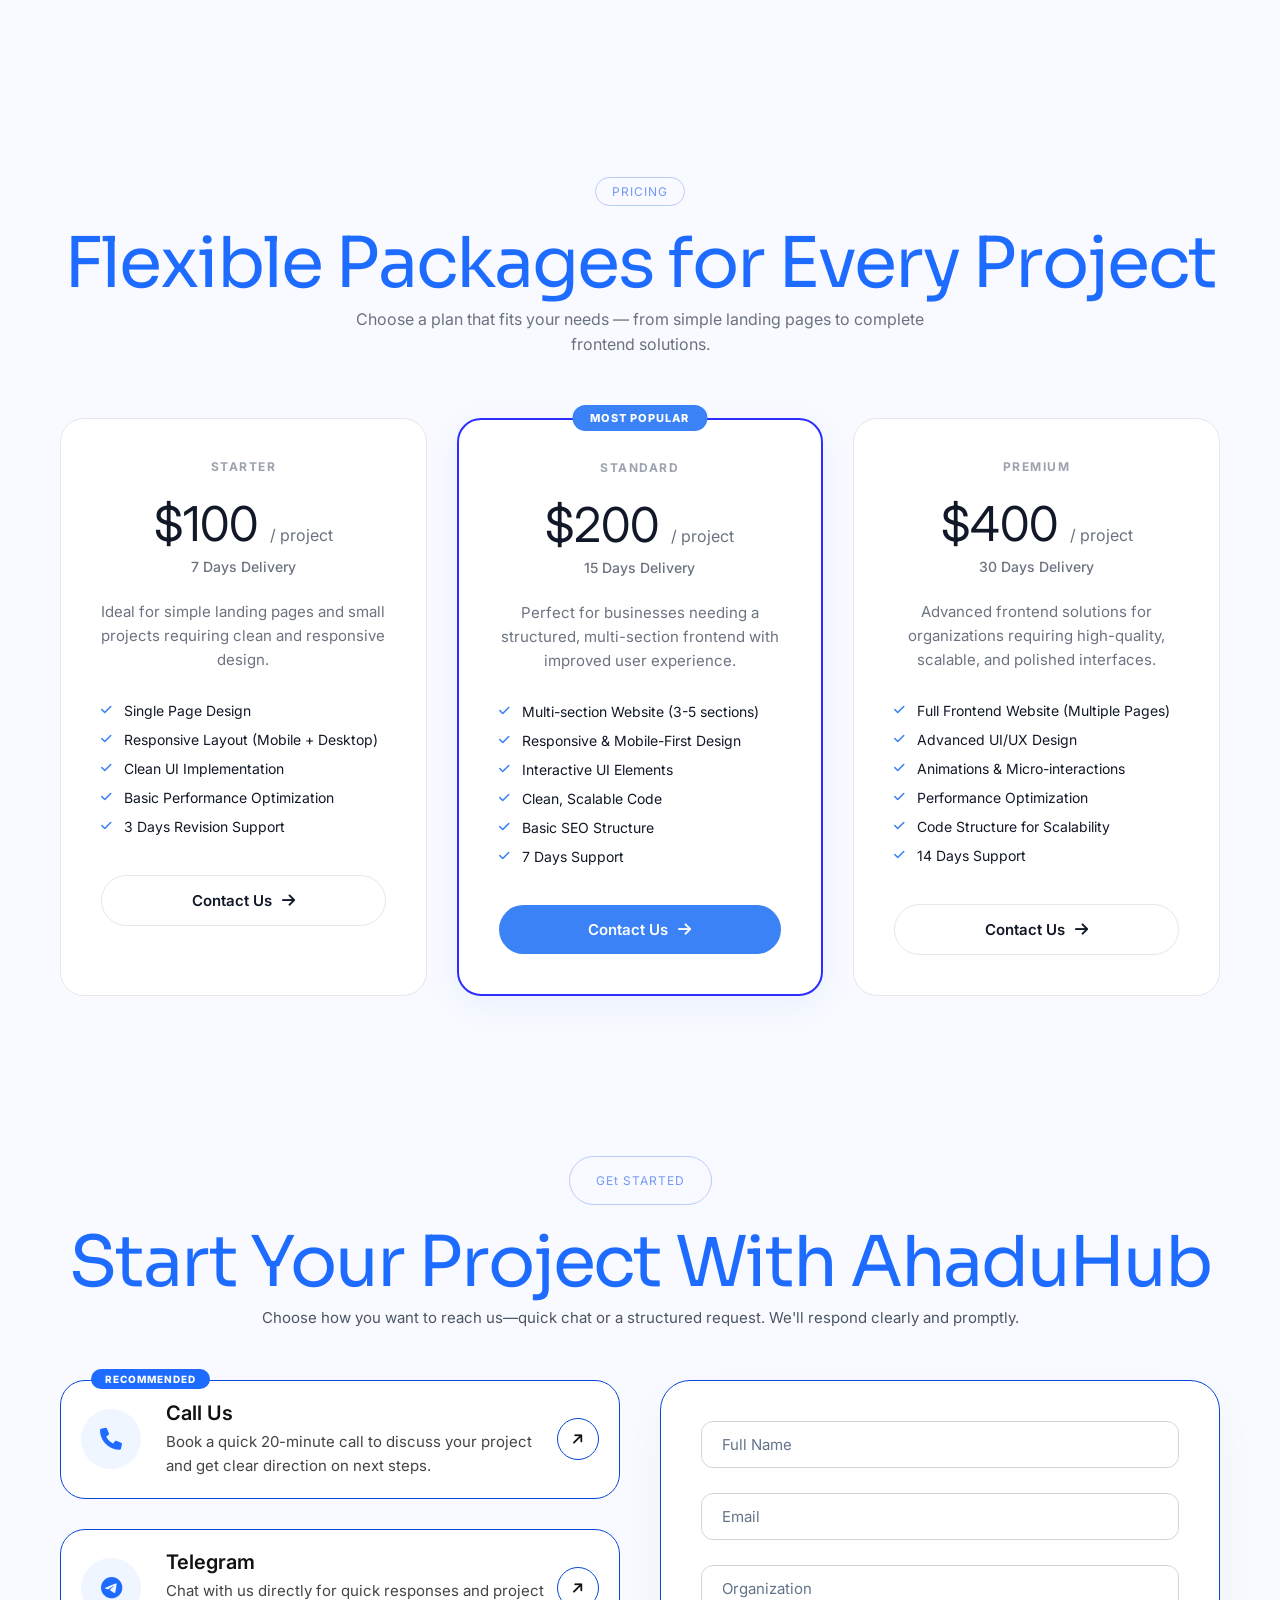
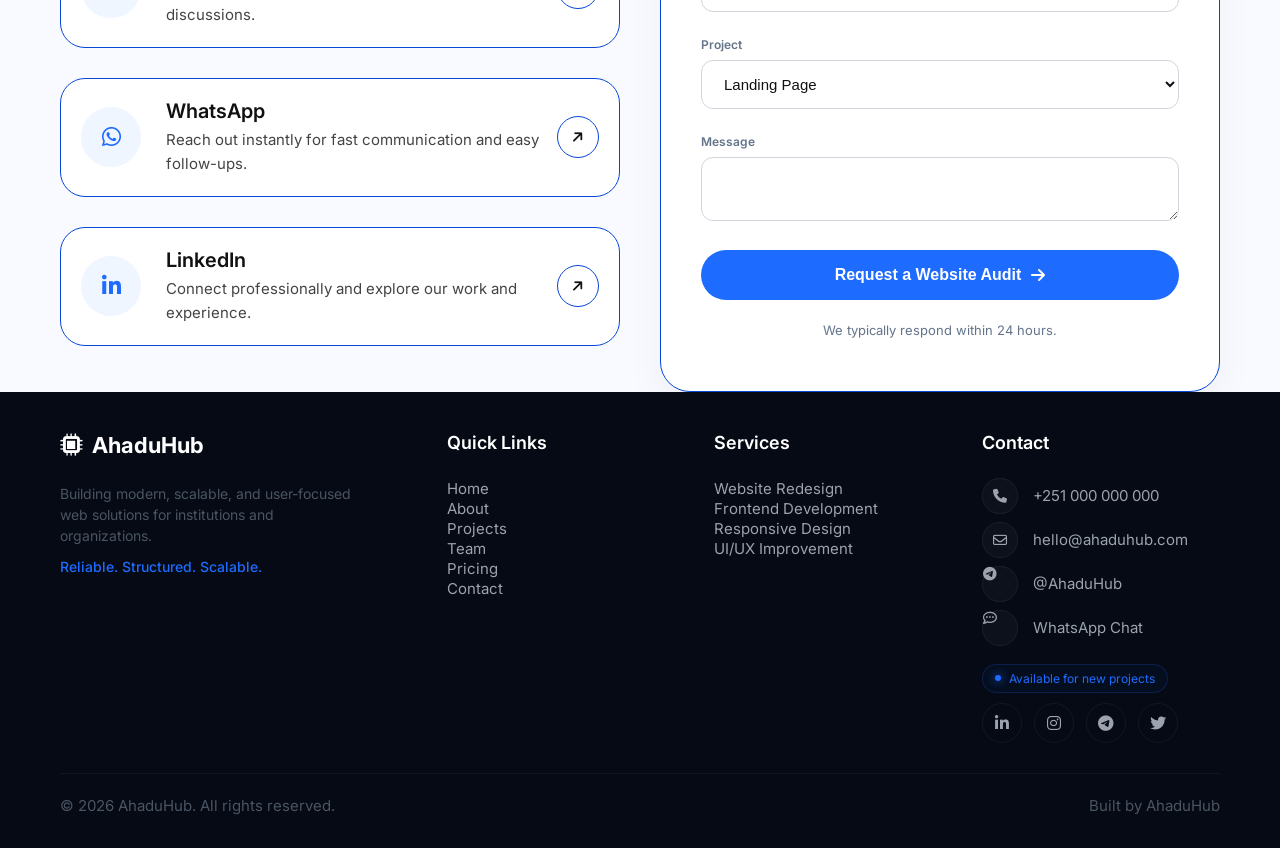
==== commit 8356140d: "finished my part" ====
--- a/index.html
+++ b/index.html
@@ -524,20 +524,20 @@
         <!-- Value Badges -->
         <div class="value-badges">
             <div class="value-item">
-                <i class="fas fa-briefcase"></i>
-                <span>Real Project Experience</span>
+        <div class="value-icon"><i class="fas fa-briefcase"></i></div>
+                <span class="value-text">Real Project Experience</span>
             </div>
             <div class="value-item">
-                <i class="fas fa-users-cog"></i>
-                <span>Collaborative Workflow</span>
+                       <div class="value-icon"><i class="fas fa-user-group"></i></div>
+                <span class="value-text">Collaborative Workflow</span>
             </div>
             <div class="value-item">
-                <i class="fas fa-laptop-code"></i>
-                <span>Modern Tech Stack</span>
+        <div class="value-icon"><i class="fas fa-layer-group"></i></div>
+                <span class="value-text">Modern Tech Stack</span>
             </div>
             <div class="value-item">
-                <i class="fas fa-shield-alt"></i>
-                <span>Reliable Delivery</span>
+                      <div class="value-icon"><i class="far fa-clock"></i></div>
+                <span class="value-text">Reliable Delivery</span>
             </div>
         </div>
 
@@ -600,7 +600,7 @@
         </div>
     </div>
 </section></section>
-<section class="demo-section" id="packages" class="demo-hero" class="pricing-section">
+<section class="demo-section demo-hero" id="packages" class="demo-hero" class="pricing-section">
     <div class="container">
         <!-- Header -->
         <div class="pricing-header">
@@ -756,26 +756,29 @@
     <form>
         <!-- Full Name -->
         <div class="form-group">
+            <input type="text" id="name" placeholder="Your full name" required>
             <label for="name">Full Name</label>
-            <input type="text" id="name" placeholder="Your full name">
+
         </div>
 
         <!-- Email Address -->
         <div class="form-group">
+           <input type="email" id="email" placeholder="you@company.com" required>
             <label for="email">Email</label>
-            <input type="email" id="email" placeholder="you@company.com">
+           
         </div>
 
         <!-- Organization -->
         <div class="form-group">
+          <input type="text" id="org" placeholder="Company or organization name" required>
             <label for="org">Organization</label>
-            <input type="text" id="org" placeholder="Company or organization name">
+            
         </div>
 
         <!-- Project Type -->
         <div class="form-group">
             <label for="project">Project</label>
-            <select id="project">
+            <select id="project" required>
                 <option value="landing">Landing Page</option>
                 <option value="corporate">Corporate Website</option>
                 <option value="saas">SaaS Platform</option>
@@ -785,7 +788,7 @@
         <!-- Message -->
         <div class="form-group">
             <label for="message">Message</label>
-            <textarea id="message" placeholder="Briefly describe your project or goals"></textarea>
+            <textarea id="message" placeholder="Briefly describe your project or goals" required></textarea>
         </div>
 
         <!-- Submit Button -->
@@ -818,13 +821,12 @@
         <div class="footer-col">
             <h4>Quick Links</h4>
             <ul>
-                <li><a href="#">Home</a></li>
-                <li><a href="#">About</a></li>
-                <li><a href="#">Process</a></li>
-                <li><a href="#">Projects</a></li>
-                <li><a href="#">Team</a></li>
-                <li><a href="#">Pricing</a></li>
-                <li><a href="#">Contact</a></li>
+                <li><a href="#home">Home</a></li>
+                <li><a href="#about">About</a></li>
+                <li><a href="#projects">Projects</a></li>
+                <li><a href="#team">Team</a></li>
+                <li><a href="#packages">Pricing</a></li>
+                <li><a href="#contact">Contact</a></li>
             </ul>
         </div>
 
@@ -843,7 +845,7 @@
         <div class="footer-col contact-col">
             <h4>Contact</h4>
             <div class="contact-item">
-                <div class="icon-sm"><i class="fas fa-phone-alt"></i></div>
+                <div class="icon-sm"><i class="fas fa-phone"></i></div>
                 <span>+251 000 000 000</span>
             </div>
             <div class="contact-item">
--- a/style.css
+++ b/style.css
@@ -56,6 +56,7 @@
   left: 0;
   width: 100%;
   z-index: 1000;
+  padding:15px;
 
   /* ── At-top state ── */
   --nb-width:   100%;
@@ -110,7 +111,7 @@
   align-items: center;
   justify-content: right;
   height: var(--nav-height);
-  padding: 0 60px;
+  padding: 0 10px;
 }
 
 
@@ -179,7 +180,6 @@
   transform-origin: center;
   transition: transform var(--transition);
 }
-
 .nav-link:hover {
   color: var(--brand-blue);
 }
--- a/AhaduPro.css
+++ b/AhaduPro.css
@@ -214,5 +214,5 @@
 /* Mobile */
 @media (max-width: 768px) {
     .project-card { width: 85vw; padding: 30px; height: auto; }
-    .swiper-wrapper { gap: 20px; }
+    .swiper-wrapper { gap: 20px; padding: 0px 30px;}
 }
--- a/Ahadu.css
+++ b/Ahadu.css
@@ -29,7 +29,6 @@
     margin: 0 auto; 
     padding: 0 20px;}
 /* Navbar */
-.navbar { padding: 40px 0; }
 .nav-flex { display: flex; flex-direction: column; align-items: center; gap: 20px; }
 .logo { font-size: 24px; color: var(--primary); }
 .nav-links { display: flex; list-style: none; gap: 30px; }
@@ -328,62 +327,55 @@
 }
 
 @media (max-width: 768px) {
-    /* 1. Global Reset: Force natural flow and prevent horizontal overflow */
+    /* 1. Reset Global Flow */
     body { 
         overflow-y: auto !important; 
         height: auto !important; 
         display: block !important;
-        overflow-x: hidden !important; 
+        background-color: #f8faff !important; /* Changed from blue so you can see the cards */
     } 
 
     .container { 
         width: 100% !important; 
         max-width: 100vw !important;
         padding: 0 20px !important;
-         height: auto !important; /* Fixes the 1000px height from base CSS */
-    }
-
-    /* 2. Hero Section: Standard Vertical Stack */
+        height: auto !important; 
+    }
+
+    /* 2. Hero Layout Stack */
     .hero-section {
         flex-direction: column !important;
-        align-items: flex-start !important; 
-        text-align: left !important;
+        align-items: center !important; 
+        text-align: center !important;
         padding: 40px 0 !important;
-        gap: 30px !important;
-        min-height: auto !important;
-    }
-
+        gap: 20px !important;
+    }
+
+    h1 { 
+        font-size: 26px !important; 
+        line-height: 1.3 !important;
+    }
     .hero-text { 
         width: 100% !important; 
         max-width: 100% !important;
-        padding: 0 !important;
-        margin-bottom: 20px;
-        height: auto !important; 
-    }
-
-    h1 { 
-        font-size: 28px !important; 
-        line-height: 1.2 !important;
-        margin-bottom: 15px !important;
-    }
-
-    /* 3. THE IMAGE AREA FIX: This prevents "tiny" images */
+        height: auto !important;
+        margin-bottom: 20px !important;
+    }
+
+    /* 3. THE IMAGE AREA FIX (This brings the images back) */
     .hero-image-area {  
-   width: 100% !important; 
-        height: 380px !important; /* Fixed height to contain the full stack */
-        margin-top: 20px !important;
-        margin-bottom: 60px !important; /* CRITICAL: Large margin pushes 'Tech Stack' down */
+        width: 100% !important; 
+        height: 380px !important; /* Forces the box to stay open */
+margin: 20px 0 60px 0 !important;
         position: relative !important;
         display: flex !important;
         justify-content: center;
         order: 2;
     }
 
-    /* Ensure the group fills the container */
     .image-group.active {
-    display: block !important;
+        display: block !important;
         opacity: 1 !important;
-        /* CRITICAL FIX: The desktop style was hiding this */
         visibility: visible !important; 
         width: 100% !important;
         height: 100% !important;
@@ -392,59 +384,53 @@
         left: 0 !important;
     }
 
-    /* 4. Positioning the Cards: Use percentages for width to stay "Big" */
+    /* 4. Positioning the Cards correctly in the stack */
     .card-back { 
-        width: 88% !important; 
+        width: 85% !important; 
         height: 85% !important; 
         top: 0 !important; 
         right: 0 !important; 
         position: absolute !important;
         z-index: 1 !important;
+        background-color: #f3f4f6 !important;
         border-radius: 20px !important;
-                visibility: visible !important;
-
+        visibility: visible !important;
     }
 
     .card-front { 
-        width: 88% !important; 
+        width: 85% !important; 
         height: 85% !important; 
         bottom: 0 !important; 
         left: 0 !important; 
         position: absolute !important;
         z-index: 2 !important;
-        padding: 8px !important; /* Thin border for the "frame" look */
+        background: white !important;
+        padding: 8px !important; 
         box-shadow: 0 15px 35px rgba(0,0,0,0.1) !important;
         border-radius: 20px !important;
         visibility: visible !important;
-
-    }
-
-    /* 5. Force the <img> tags to fill the cards without distorting */
+    }
+
     .card-back img, .card-front img {
         width: 100% !important;
         height: 100% !important;
-        object-fit: cover !important; /* THIS IS KEY: fills the card */
+        object-fit: cover !important; 
         display: block !important;
         border-radius: 15px !important;
     }
 
-    /* 6. Fix for items below the hero */
-    .tech-stack {
-        margin-top: 40px !important;
-        padding: 20px 0 !important;
-    }
-
+    /* 5. Process Section & Tech Stack Cleanup */
+    .tech-stack { margin-top: 140px !important; }
+    
     .process-container {
-        width: 100% !important;
-        padding: 0 !important;
         display: flex !important;
         flex-direction: column !important;
+        width: 100% !important;
     }
 
     .process-step {
         width: 100% !important;
-        margin-bottom: 15px !important;
-        gap: 15px !important;
+        margin-bottom: 20px !important;
     }
 }
 
--- a/AhaduMem.css
+++ b/AhaduMem.css
@@ -13,7 +13,7 @@
 
 .container {
      width: 100%;       /* Changed from 3000px to 100% */
-    max-width: 1200px; /* Standard readable width */
+    max-width: 1500px; /* Standard readable width */
     height: auto;      /* Changed from 1000px to prevent empty space */
     margin: 0 auto; 
     padding: 0 20px; 
@@ -23,10 +23,13 @@
 .team-header {
     text-align: center;
     margin-bottom: 50px;
+     margin-top: 10px;
+
+
 }
 
 .tag {
-    margin-top: 200px;
+    margin-top: 150px;
     display: inline-block;
     padding: 6px 16px;
     border: 1px solid #b8cdf8;
@@ -57,17 +60,18 @@
 /* Value Badges Row */
 .value-badges {
     display: flex;
-    justify-content: center;
-    flex-wrap: wrap;
-    gap: 35px;
-    margin-bottom: 120px;
-}
+    grid-template-columns: repeat(2, 1fr); /* Two columns */
+    gap: 20px; /* Space between cards */
+    max-width: 800px; /* Limits width on big screens */
+    margin: 40px auto;
+}
+
 
 .value-item {
     display: flex;
     align-items: center;
     gap: 10px;
-    padding: 25px 30px;
+    padding: 15px 20px;
     border: 1px solid var(--card-border);
     border-radius: 10px;
     color: var(--text-dark);
@@ -76,25 +80,39 @@
     transition: 0.3s;
     background: white;
 }
+.value-icon {
+    color: var(--primary-blue);
+    font-size: 18px;
+    background-color: #eff6ff;
+    padding: 8px;
+    border-radius: 50%;}
 .value-item:hover { opacity: 0.4; transform: scale(0.98); }
 .value-item:hover {
     opacity: 1;
     transform: translateY(-12px) scale(1.02);
+    background-color: #4a7cfe;
+    color: white;
     border-color: var(--primary-blue);
     box-shadow: 0 40px 50px rgba(0, 0, 0, 0.1);
     z-index: 10;
 }
 
-.value-item i {
+ .value-badges .value-item i {
     color: var(--primary-blue);
     font-size: 18px;
     background-color: #eff6ff;
 }
-
-
+.value-badges .value-item :hover {
+    color: white;
+    transition: 0.3s;
+}
+.value-text{
+   font-family:  Verdana, Geneva, Tahoma, sans-serif;
+}
 .value-item:hover {
     box-shadow: 0 10px 15px -3px rgba(0, 0, 0, 0.05);
-    border-color: #d1e0ff;
+    background-color: var(--primary-blue);
+    color:white;
 }
 h1 {
     font-family: var(--font-sora);
@@ -106,35 +124,41 @@
 }
 /* Team Grid */
 .team-grid {
-    display: inline-flex;          /* Changed from inline-flex */
-    justify-content: center; /* Centers cards horizontally */
-    align-items: center;  /* Aligns cards to the bottom (good for overlapping heads) */
-    gap: 60px;
-    width: 100%;            /* Ensures container spans the whole page */
-    padding: 50px 0;       /* Space for the heads and bottom shadow */
+display: flex;
+    flex-direction: row;      /* Side-by-side by default */
+    flex-wrap: wrap;          /* Allows wrapping if screen gets too narrow */
+    justify-content: center; 
+    align-items: flex-start;  /* Align to top so heads line up */
+    gap: 30px;
+    width: 100%;
+    padding: 100px 0 50px;    /* Top padding for overlapping heads */      /* Space for the heads and bottom shadow */
 }
 .team-card {
     position: relative;
     transition: 0.4s ease;
-   border: 1px solid var(--card-border);
+    border: 1px solid var(--card-border);
     border-radius: 30px;
-    gap:60px;
-     align-items:left;
+    /* FIX: Give the card a flexible width on desktop */
+    width: calc(33.33% - 40px); 
+    min-width: 300px;         /* Prevents cards from getting too skinny */
+    max-width: 500px;
+    text-align: center;
 }
 .team-info {
-   background: white;
-    /* Matched to photo */
+    background: white;
     padding: 30px 20px;
     display: flex;
-    height: 200px;
-    width: 400px;
-    border-radius: 0px;
     flex-direction: column;
     align-items: center;
-    font-weight:100;
-    font-size: 300px;
+    border-radius: 0 0 30px 30px; /* Rounded bottom corners */
+    /* FIX: Removed fixed width 400px and height 200px */
+    width: 100%; 
+    height: auto; 
     transition: 0.3s;
     box-shadow: 0 10px 30px rgba(0, 0, 0, 0.03);
+}
+.team-info p {
+    font-size: 15px; 
 }
 .team-card:hover { opacity: 0.4; transform: scale(0.98); }
 .team-card:hover {
@@ -240,29 +264,52 @@
 
     /* Ensure the grid stacks vertically at 772px */
     .team-grid {
-        display: flex !important;
-        flex-direction: column !important;
+        flex-direction: column !important; /* Stack vertically */
         align-items: center !important;
-        gap: 140px !important; 
-        padding: 40px 0 !important;
-        width: 100% !important;
+        gap: 120px !important;            /* Space for floating heads */
+        padding-top: 100px !important;
     }
 
     .team-card {
-        width: 90% !important;
-        max-width: 380px !important;
+        width: 90% !important;            /* Take up most of the screen width */
+        max-width: 450px !important;
+        margin: 0 auto;
     }
 
     .team-info {
         width: 100% !important;
         height: auto !important;
-        padding: 40px 20px 30px !important;
-        font-size: 16px !important; /* Fixed the 300px typo */
+        padding-top: 40px !important;     /* Extra space for the image overlap */
     }
 
     .image-wrapper {
         width: 160px !important;
-        height: 200px !important;
-        margin: -100px auto 10px !important;
-    }
+        height: 220px !important;
+        margin: -110px auto 10px !important;
+    }
+    .image-wrapper img {
+        width: 100%;
+        height: 100%;
+        object-fit: cover;
+        border-radius: 20px;
+        -webkit-mask-image: linear-gradient(to bottom, black 75%, transparent 100%);
+    }
+        .team-card h3 {
+        font-size: 24px !important;
+        margin-bottom: 5px;
+    }
+    
+    .value-badges {
+        margin-bottom: 100px !important;
+        display: grid; /* Space so first card doesn't hit badges */
+    }
+}
+@media (max-width: 480px) {
+    .team-grid { gap: 130px !important; }
+    .image-wrapper { width: 140px !important; height: 180px !important; }
+}
+
+@keyframes slideUp {
+    from { opacity: 0; transform: translateY(30px); }
+    to { opacity: 1; transform: translateY(0); }
 }
--- a/AhaduPack.css
+++ b/AhaduPack.css
@@ -25,6 +25,7 @@
 .pricing-header {
     text-align: center;
     margin-bottom: 60px;
+        margin-top: 100px;
 }
 
 .pricing-header h2 {
@@ -64,20 +65,23 @@
 .pricing-card:hover {
     transform: translateY(-10px);
     box-shadow: 0 20px 40px rgba(0, 0, 0, 0.05);
+    border-color: rgb(117, 117, 248);
 }
 
 /* Featured Card (Middle) */
 .featured {
-    border-color: var(--primary-blue);
+    border: 2px solid var(--primary-blue);
+    border-color: rgb(45, 45, 255);
     box-shadow: 0 10px 30px rgba(59, 130, 246, 0.08);
 }
 .tag{
-        display: inline-block;
+     display: inline-block;
     border: 1px solid #b8cdf8;
     color: #7599f3;
     border-radius: 50px; /* Pill shape */
     font-size: 12px;
     letter-spacing: 1px;
+
 }
 .popular-badge {
     position: absolute;
@@ -194,7 +198,7 @@
     }
 
     .pricing-grid {
-        /* Switch from 3 columns to 1 column early to prevent squishing */
+        display: grid;/* Switch from 3 columns to 1 column early to prevent squishing */
         grid-template-columns: 1fr !important; 
         justify-items: center; /* Center cards horizontally */
         gap: 40px !important;
--- a/AhaduContact.css
+++ b/AhaduContact.css
@@ -26,6 +26,10 @@
 .contact-form-container{
     flex: 10; /* Takes 50% width */
     max-width: 1700px;
+      margin-top:40px;
+  flex-direction: column;
+    display: inline-flex;
+    grid-template-columns: repeat(3, 1fr);
 }
 .contact-layout {
     max-width: 2000px;
@@ -39,7 +43,7 @@
     display: flex;
     align-items: center;
     justify-content: space-between;
-    padding: 10px;
+    padding: 20px;
     border: 1px solid var(--brand-blue-dk);
     border-radius: 25px;
     background: #ffffff;
@@ -87,7 +91,7 @@
 .main-icon {
     width: 60px;
     height: 60px;
-    background: var(--bg-white);
+    background:  #eff6ff;;
     color: var(--brand-blue);
     font-size: 22px;
 }
@@ -111,99 +115,124 @@
     background: var(--brand-blue);
     border-color: var(--brand-blue);
     color: #ffffff;
+    transition:  all 0.8s ease;
 }
 .contact-card:hover .main-icon {
     background: var(--brand-blue);
     border-color: var(--brand-blue);
     color: #ffffff;
-}
-
+    transition:  all 0.8s ease;
+}
+.tag2{
+    margin-top: 120px;
+}
 /* Text Content */
 .card-text h3 {
-font-size: 24px; line-height: 1.2; margin-bottom: 5px; font-weight: 400; }
+font-size: 20px; line-height: 1.2; margin-bottom: 5px; font-weight: 600; }
 
 
 .card-text p {
     font-size: 15px;
     color: var(--text-secondary);
     margin: 0;
-    line-height: 1.5;
 }
 
 /* Responsive */
 
 /* Card Container */
+/* --- Form Card Container --- */
 .form-card {
-    background: var(--bg-white);
+    background: #ffffff;
     width: 100%;
     max-width: 700px;
-    margin-top: 40px;
-    padding: 50px;
+    padding: 40px;
     border-radius: 30px;
     border: 1px solid var(--brand-blue-dk);
     box-shadow: 0 20px 40px rgba(0, 0, 0, 0.04);
 }
-.tag2{
-      margin-top: 250px;
-}
-
-/* Form Groups */
+
+/* --- Form Group Positioning --- */
 .form-group {
-    margin-bottom: 24px;
-}
-
-/* Labels: Small, Gray, Uppercase */
-label {
-    display: block;
-    font-size: 11px;
-    font-weight: 700;
-    color: var(--text-input);
-    text-transform: uppercase;
-    letter-spacing: 1px;
-    margin-bottom: 8px;
-}
-
-/* Inputs, Select, Textarea */
-input, select, textarea {
+    position: relative;
+    margin-bottom: 25px;
+}
+
+/* --- Input & Textarea Styling --- */
+.form-group input, 
+.form-group textarea, 
+.form-group select {
     width: 100%;
     padding: 14px 18px;
     font-size: 15px;
-    border: 1px solid var(--text-secondary);
+    border: 1px solid #d1d5db; /* Default subtle border */
     border-radius: 12px;
-    color: var(--text-input);
-    background-color: #fff;
-    box-sizing: border-box;
+    color: var(--text-primary);
+    background-color: transparent;
     outline: none;
-    transition: all 0.2s ease;
-}
-
-input::placeholder, textarea::placeholder {
-    color: var(--border-color);
-}
-
-/* Focus States */
-
-input:focus+label, input:valid+label{
-    top: -8px;
+    transition: all 0.3s ease;
+}
+
+/* Hide default placeholder text until focus, or make it very light */
+.form-group input::placeholder,
+.form-group textarea::placeholder {
+    color: transparent; /* This makes the floating label the primary focus */
+    transition: color 0.3s ease;
+}
+
+.form-group input:focus::placeholder,
+.form-group textarea:focus::placeholder {
+    color: #a3a3a3; /* Show placeholder only when user clicks in */
+}
+
+/* --- Floating Label Logic (Name, Email, Org) --- */
+.form-group label {
+    position: absolute;
+    left: 15px;
+    top: 14px;
+    padding: 0 6px;
+    color: #64748b;
+    font-size: 15px;
+    pointer-events: none;
+    transition: all 0.3s cubic-bezier(0.4, 0, 0.2, 1);
+    background-color: white; /* Matches card background to 'cut' the border */
+}
+
+/* The Animation Trigger */
+/* When input is focused OR has text (is not showing placeholder) */
+.form-group input:focus + label,
+.form-group input:not(:placeholder-shown) + label {
+    top: -10px;
+    left: 12px;
     font-size: 12px;
-    color: var(--primary-blue);
-}
-textarea {
-    height: 120px;
-    resize: none;
-}
-
-/* Select Styling */
-select {
-    appearance: none;
-    background-image: url("data:image/svg+xml,%3Csvg xmlns='http://www.w3.org/2000/svg' fill='none' viewBox='0 0 24 24' stroke='%23475569'%3E%3Cpath stroke-linecap='round' stroke-linejoin='round' stroke-width='2' d='M19 9l-7 7-7-7'%3E%3C/path%3E%3C/svg%3E");
-    background-repeat: no-repeat;
-    background-position: right 18px center;
-    background-size: 16px;
-    cursor: pointer;
-}
-
-/* Submit Button */
+    font-weight: 600;
+    color: var(--brand-blue);
+}
+
+/* --- Fixed Label Logic (Project & Message) --- */
+/* Since Label is BEFORE Select/Textarea in your HTML, we style them as standard top-labels */
+.form-group label[for="project"],
+.form-group label[for="message"] {
+    position: relative;
+    display: block;
+    top: 0;
+    left: 0;
+    margin-bottom: 8px;
+    padding: 0;
+    font-size: 12px;
+    font-weight: 600;
+    background: transparent;
+    color: #64748b;
+}
+
+/* --- Focus States --- */
+.form-group input:focus, 
+.form-group textarea:focus, 
+.form-group select:focus {
+    border-color: var(--brand-blue);
+    box-shadow: 0 0 0 4px rgba(30, 107, 255, 0.1);
+}
+
+/* --- Submit Button & Note --- */
 .submit-btn {
     width: 100%;
     padding: 16px;
@@ -212,30 +241,25 @@
     font-size: 16px;
     font-weight: 600;
     border: none;
-    border-radius: 50px; /* Pill shape */
+    border-radius: 50px;
     cursor: pointer;
     display: flex;
     align-items: center;
     justify-content: center;
     gap: 10px;
-    transition: background-color 0.2s ease, transform 0.1s ease;
-    margin-top: 10px;
+    transition: all 0.3s ease;
 }
 
 .submit-btn:hover {
-    background-color: #1d4ed8;
-}
-
-.submit-btn:active {
-    transform: scale(0.98);
-}
-
-/* Footer Note */
+    background-color: var(--brand-blue-dk);
+    transform: translateY(-2px);
+}
+
 .footer-note {
     text-align: center;
     font-size: 13px;
     color: #64748b;
-    margin-top: 25px;
+    margin-top: 20px;
 }
 @media (max-width: 992px) {
     /* 1. Fix for the About Section Boxes (Wear Your Story, etc.) */
@@ -246,14 +270,14 @@
     }
 
     .contact-list {
-        width: 95% !important; /* Makes boxes take up full screen width */
+        width: 100% !important; /* Makes boxes take up full screen width */
         max-width: 100% !important;
         height: auto !important; /* Allows box to grow with text */
         margin: 10px auto;
         overflow: visible; /* Prevents text from being cut off */
     }
      .contact-form-container {
-        width: 95% !important; /* Makes boxes take up full screen width */
+        width: 100% !important; /* Makes boxes take up full screen width */
         max-width: 100% !important;
         height: auto !important; /* Allows box to grow with text */
         margin: 10px auto;
--- a/AhaduFoot.css
+++ b/AhaduFoot.css
@@ -29,6 +29,7 @@
 .footer-col {
     flex: 1;
     min-width: 20px;
+    align-items: left;
 }
 
 .brand-col {
--- a/AhaduPro.css
+++ b/AhaduPro.css
@@ -214,5 +214,5 @@
 /* Mobile */
 @media (max-width: 768px) {
     .project-card { width: 85vw; padding: 30px; height: auto; }
-    .swiper-wrapper { gap: 20px; }
+    .swiper-wrapper { gap: 20px; padding: 0px 30px;}
 }
